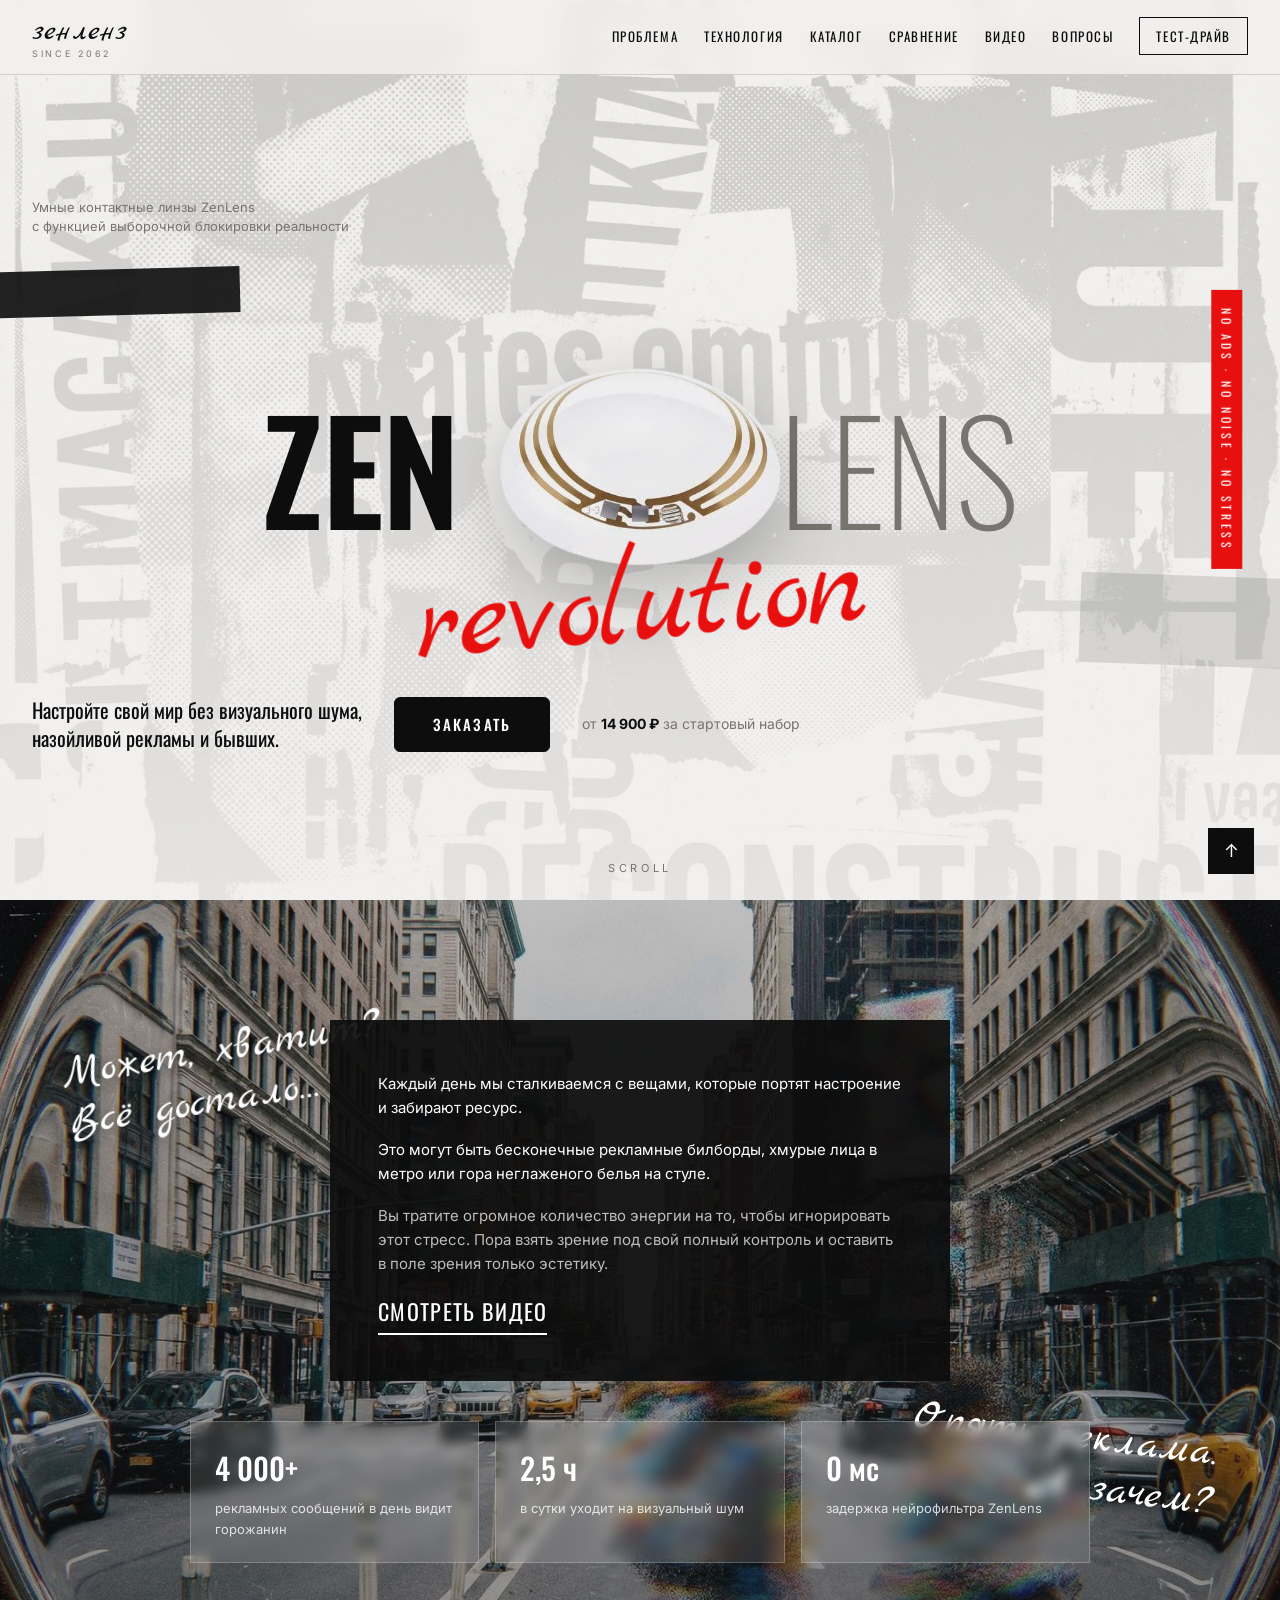
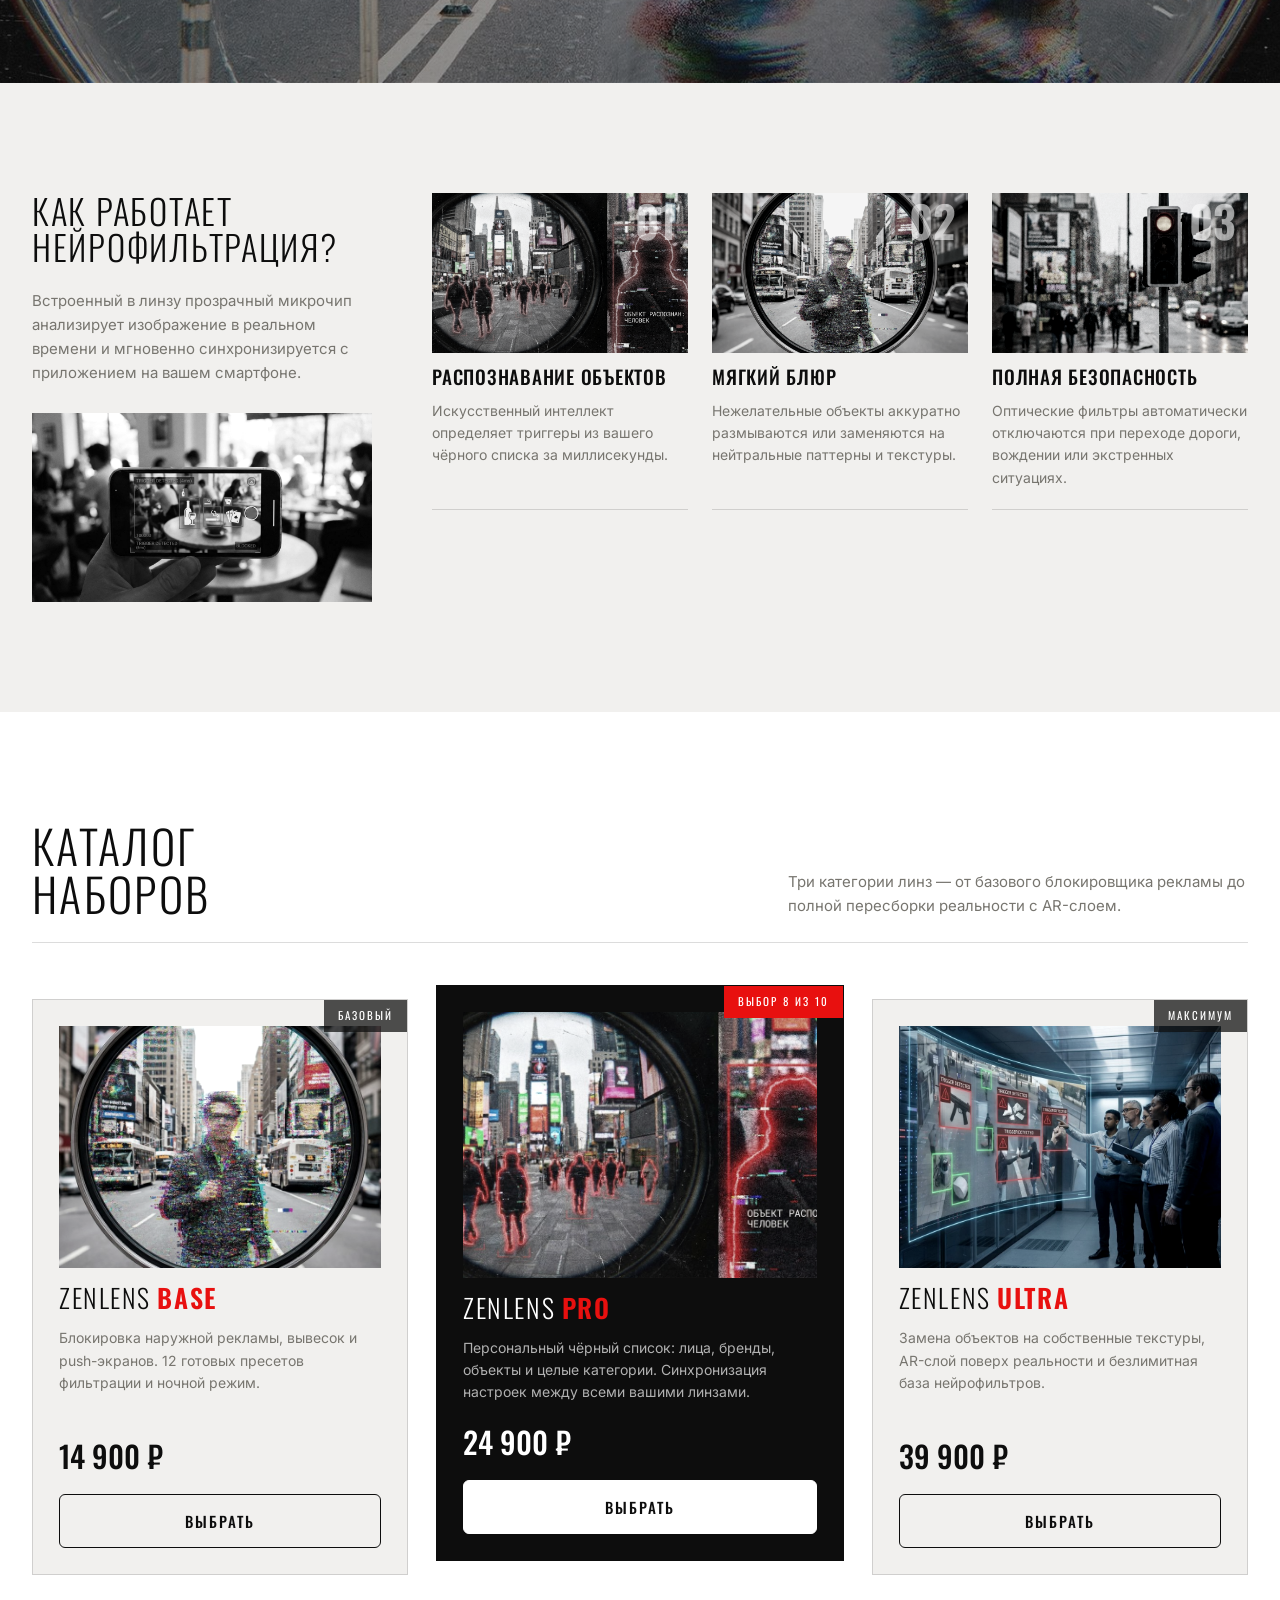
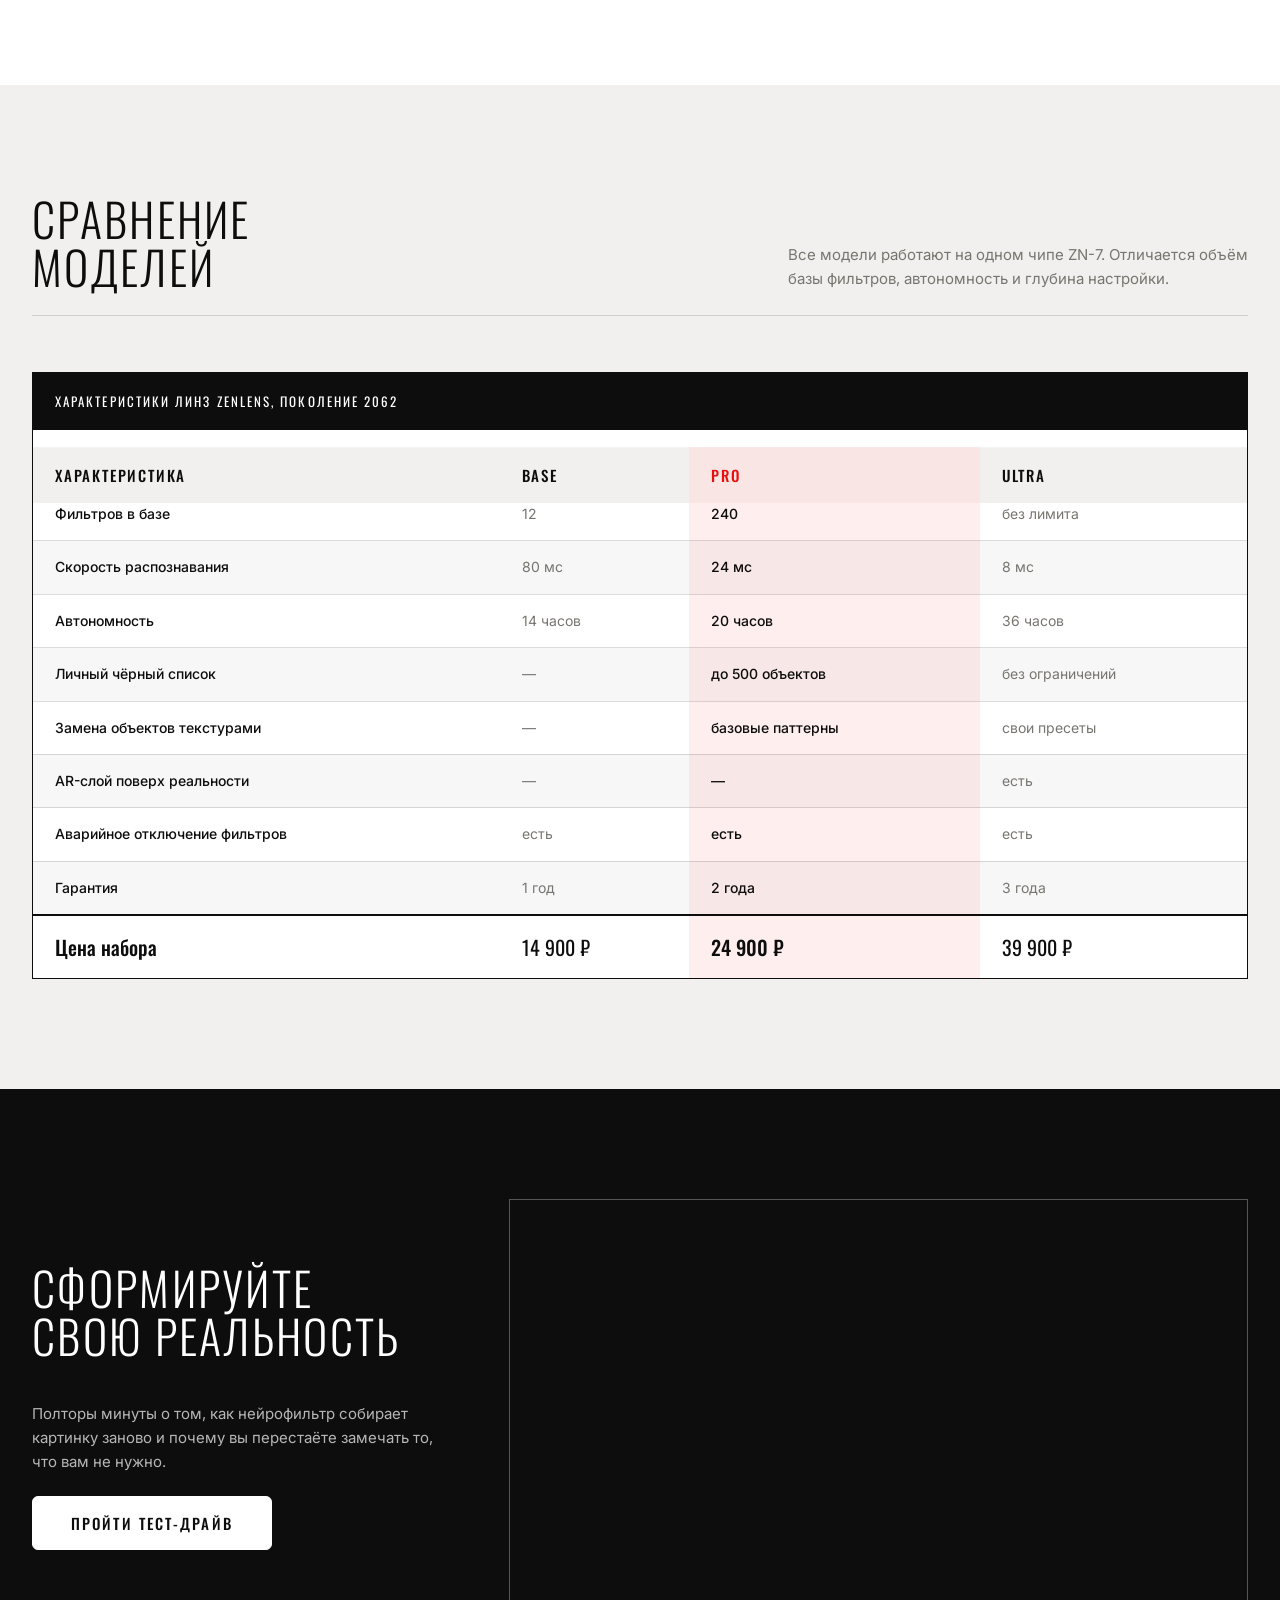
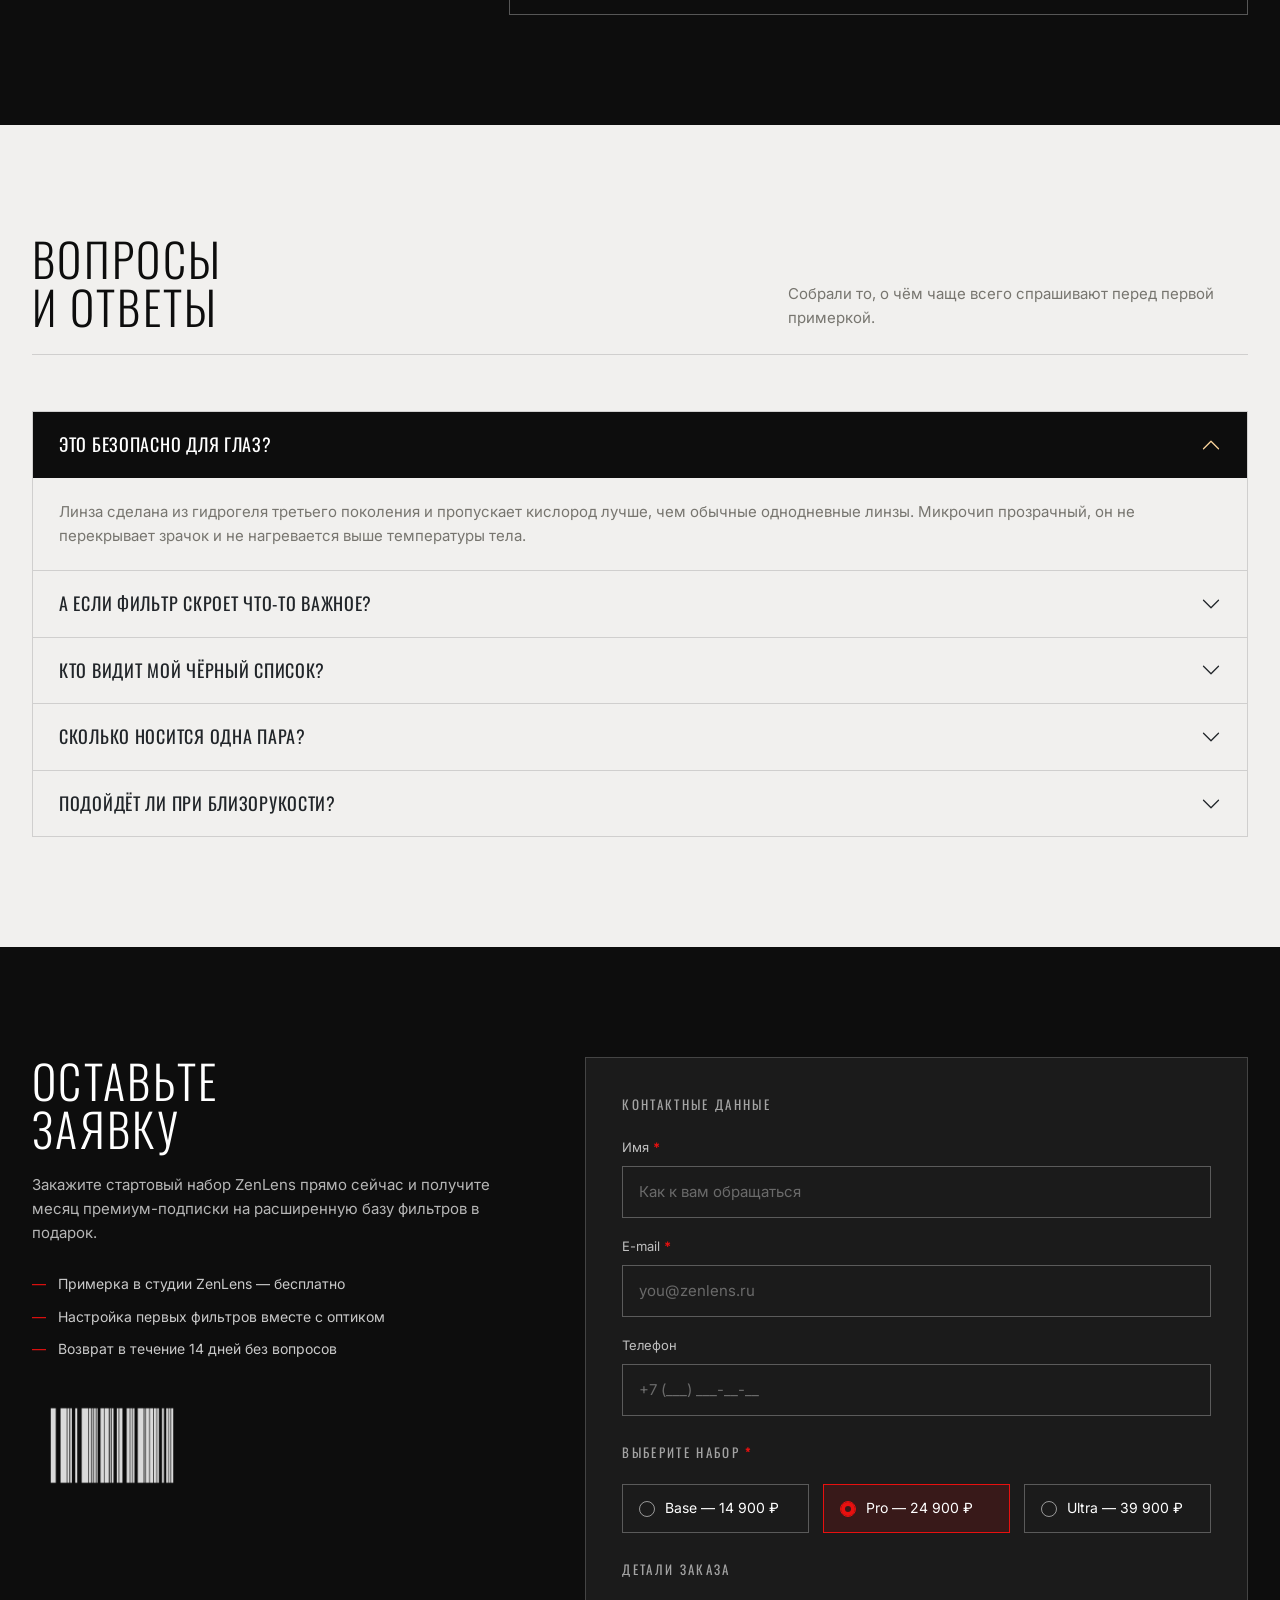
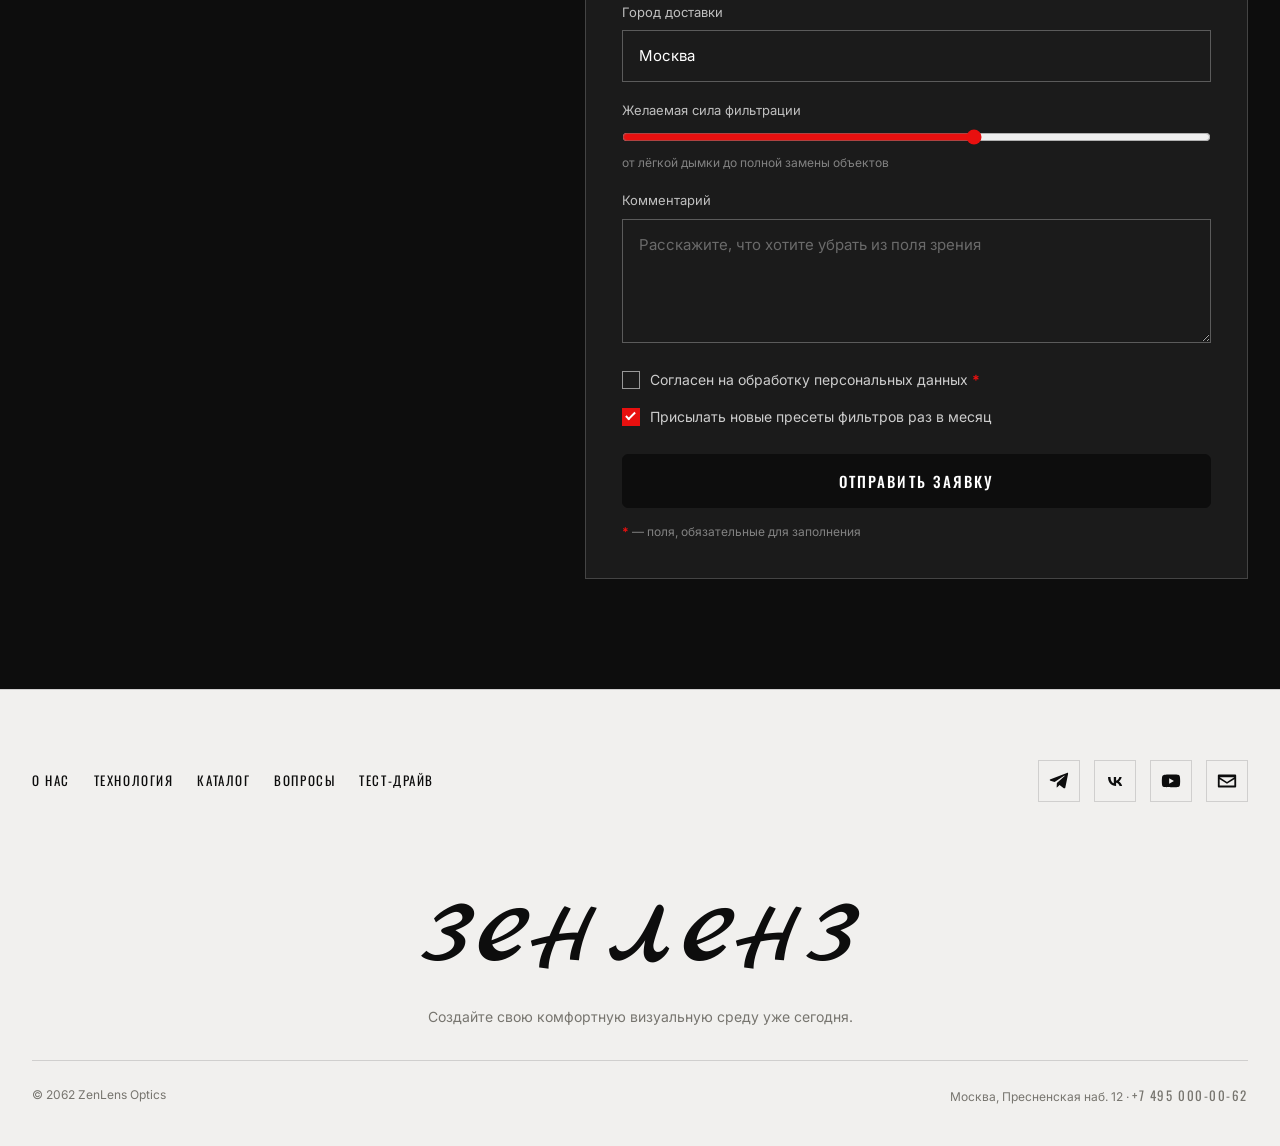
==== zenlens-landing/index.html @ 26891100 "Лендинг ZenLens: вёрстка на Flexbox с адаптивом Учебный проект по дисциплине «Основы веб-разработки " ====
<!DOCTYPE html>
<html lang="ru">
<head>
  <meta charset="UTF-8">
  <meta name="viewport" content="width=device-width, initial-scale=1">
  <meta name="description" content="ZenLens — умные контактные линзы с нейрофильтрацией: уберите из поля зрения рекламу, визуальный шум и всё, на что вам не хочется смотреть.">
  <title>ZenLens — умные контактные линзы с нейрофильтрацией</title>

  <!-- Шрифты: Oswald — узкий гротеск для заголовков, Inter — основной текст,
       Marck Script — рукописный акцент логотипа -->
  <link rel="preconnect" href="https://fonts.googleapis.com">
  <link rel="preconnect" href="https://fonts.gstatic.com" crossorigin>
  <link href="https://fonts.googleapis.com/css2?family=Inter:wght@300;400;500;600&family=Marck+Script&family=Oswald:wght@200;300;400;500;600;700&display=swap" rel="stylesheet">

  <!-- Bootstrap подключается ТОЛЬКО ради компонента Accordion в секции «Вопросы и ответы».
       Все остальные секции свёрстаны вручную на Flexbox и собственном CSS. -->
  <link href="https://cdn.jsdelivr.net/npm/bootstrap@5.3.3/dist/css/bootstrap.min.css" rel="stylesheet">

  <link rel="stylesheet" href="css/style.css">
</head>

<body id="top">

  <!-- ============================================================
       1. HEADER — position: fixed, меню в <nav> списком <ul><li><a>
       ============================================================ -->
  <header class="header">
    <div class="header__inner">

      <!-- Логотип: рукописное начертание отражает идею «своей», настроенной вручную
           реальности — технология остаётся личной, а не корпоративной -->
      <a class="logo" href="#top" aria-label="ZenLens — на главную">
        <span class="logo__script">зенленз</span>
        <span class="logo__sub">since 2062</span>
      </a>

      <nav class="nav" aria-label="Основная навигация">
        <ul class="nav__list">
          <li class="nav__item"><a class="nav__link" href="#about">Проблема</a></li>
          <li class="nav__item"><a class="nav__link" href="#tech">Технология</a></li>
          <li class="nav__item"><a class="nav__link" href="#catalog">Каталог</a></li>
          <li class="nav__item"><a class="nav__link" href="#compare">Сравнение</a></li>
          <li class="nav__item"><a class="nav__link" href="#video">Видео</a></li>
          <li class="nav__item"><a class="nav__link" href="#faq">Вопросы</a></li>
          <li class="nav__item"><a class="nav__link nav__link--accent" href="#order">Тест-драйв</a></li>
        </ul>
      </nav>

    </div>
  </header>

  <main>

    <!-- ============================================================
         2. HERO — background-image, <h1> и назначение продукта
         ============================================================ -->
    <section class="hero" id="hero">

      <!-- Декоративные плашки коллажа: position: absolute + transform -->
      <span class="hero__slab hero__slab--1" aria-hidden="true"></span>
      <span class="hero__slab hero__slab--2" aria-hidden="true"></span>
      <span class="hero__tape" aria-hidden="true">no ads · no noise · no stress</span>

      <div class="hero__inner container">

        <p class="hero__kicker">
          Умные контактные линзы ZenLens<br>
          с функцией выборочной блокировки реальности
        </p>

        <div class="hero__stage">
          <h1 class="hero__title">
            <span class="hero__title-line">Zen</span><span class="hero__title-line hero__title-line--thin">Lens</span>
          </h1>
          <span class="hero__script" aria-hidden="true">revolution</span>
          <img class="hero__lens" src="assets/img/lens.png" width="410" height="289"
               alt="Умная контактная линза ZenLens с золотой антенной и микрочипом">
        </div>

        <div class="hero__bottom">
          <p class="hero__lead">
            Настройте свой мир без визуального шума,<br>
            назойливой рекламы и бывших.
          </p>
          <a class="btn btn--primary" href="#order">Заказать</a>
          <p class="hero__price">от <strong>14 900 ₽</strong> за стартовый набор</p>
        </div>

      </div>

      <a class="hero__scroll" href="#about" aria-label="Пролистать вниз">scroll</a>
    </section>


    <!-- ============================================================
         3. ПРОБЛЕМА — фоновое фото + чёрная карточка поверх (absolute)
         ============================================================ -->
    <section class="problem" id="about">

      <span class="problem__note problem__note--left" aria-hidden="true">Может, хватит?<br>Всё достало…</span>
      <span class="problem__note problem__note--right" aria-hidden="true">Опять реклама.<br>А зачем?</span>

      <div class="problem__card">
        <p class="problem__text">
          Каждый день мы сталкиваемся с вещами, которые портят настроение и забирают ресурс.
        </p>
        <p class="problem__text">
          Это могут быть бесконечные рекламные билборды, хмурые лица в метро
          или гора неглаженого белья на стуле.
        </p>
        <p class="problem__text problem__text--muted">
          Вы тратите огромное количество энергии на то, чтобы игнорировать этот стресс.
          Пора взять зрение под свой полный контроль и оставить в поле зрения только эстетику.
        </p>
        <a class="link-underline" href="#video">Смотреть видео</a>
      </div>

      <ul class="problem__stats">
        <li class="problem__stat"><b>4 000+</b><span>рекламных сообщений в день видит горожанин</span></li>
        <li class="problem__stat"><b>2,5 ч</b><span>в сутки уходит на визуальный шум</span></li>
        <li class="problem__stat"><b>0 мс</b><span>задержка нейрофильтра ZenLens</span></li>
      </ul>
    </section>


    <!-- ============================================================
         4. ТЕХНОЛОГИЯ — sticky-заголовок + карточки с CSS-фильтрами
         ============================================================ -->
    <section class="tech" id="tech">
      <div class="container tech__inner">

        <div class="tech__aside">
          <h2 class="section-title">Как работает<br>нейрофильтрация?</h2>
          <p class="tech__lead">
            Встроенный в линзу прозрачный микрочип анализирует изображение в реальном времени
            и мгновенно синхронизируется с приложением на вашем смартфоне.
          </p>
          <img class="tech__phone" src="assets/img/app-phone.jpg" width="1200" height="670"
               alt="Приложение ZenLens распознаёт объекты на экране смартфона">
        </div>

        <ul class="features">
          <li class="feature">
            <span class="feature__num" aria-hidden="true">01</span>
            <img class="feature__img" src="assets/img/feature-detect.jpg" width="1000" height="558"
                 alt="Нейросеть подсвечивает распознанные объекты на улице">
            <h3 class="feature__title">Распознавание объектов</h3>
            <p class="feature__text">
              Искусственный интеллект определяет триггеры из вашего чёрного списка за миллисекунды.
            </p>
          </li>

          <li class="feature">
            <span class="feature__num" aria-hidden="true">02</span>
            <img class="feature__img" src="assets/img/feature-blur.jpg" width="1000" height="558"
                 alt="Нежелательный объект размывается прямо в поле зрения">
            <h3 class="feature__title">Мягкий блюр</h3>
            <p class="feature__text">
              Нежелательные объекты аккуратно размываются или заменяются на нейтральные
              паттерны и текстуры.
            </p>
          </li>

          <li class="feature">
            <span class="feature__num" aria-hidden="true">03</span>
            <img class="feature__img" src="assets/img/feature-safety.jpg" width="1000" height="558"
                 alt="Светофор и переход остаются видимыми при любых настройках фильтра">
            <h3 class="feature__title">Полная безопасность</h3>
            <p class="feature__text">
              Оптические фильтры автоматически отключаются при переходе дороги,
              вождении или экстренных ситуациях.
            </p>
          </li>
        </ul>

      </div>
    </section>


    <!-- ============================================================
         5. КАТАЛОГ — категории с карточками товаров
         ============================================================ -->
    <section class="catalog" id="catalog">
      <div class="container">

        <header class="section-head">
          <h2 class="section-title">Каталог<br>наборов</h2>
          <p class="section-desc">
            Три категории линз — от базового блокировщика рекламы
            до полной пересборки реальности с AR-слоем.
          </p>
        </header>

        <ul class="products">

          <li class="product">
            <span class="product__badge">базовый</span>
            <div class="product__media">
              <img class="product__img" src="assets/img/feature-blur.jpg" width="1000" height="558"
                   alt="Набор ZenLens Base в городской среде">
            </div>
            <h3 class="product__title">ZenLens <em>Base</em></h3>
            <p class="product__text">
              Блокировка наружной рекламы, вывесок и push-экранов.
              12 готовых пресетов фильтрации и ночной режим.
            </p>
            <p class="product__price">14 900 ₽</p>
            <a class="btn btn--ghost" href="#order">Выбрать</a>
          </li>

          <li class="product product--featured">
            <span class="product__badge product__badge--accent">выбор 8 из 10</span>
            <div class="product__media">
              <img class="product__img" src="assets/img/feature-detect.jpg" width="1000" height="558"
                   alt="Набор ZenLens Pro распознаёт людей и объекты">
            </div>
            <h3 class="product__title">ZenLens <em>Pro</em></h3>
            <p class="product__text">
              Персональный чёрный список: лица, бренды, объекты и целые категории.
              Синхронизация настроек между всеми вашими линзами.
            </p>
            <p class="product__price">24 900 ₽</p>
            <a class="btn btn--primary" href="#order">Выбрать</a>
          </li>

          <li class="product">
            <span class="product__badge">максимум</span>
            <div class="product__media">
              <img class="product__img" src="assets/img/tech-lab.jpg" width="1200" height="670"
                   alt="Лаборатория ZenLens: настройка AR-слоя">
            </div>
            <h3 class="product__title">ZenLens <em>Ultra</em></h3>
            <p class="product__text">
              Замена объектов на собственные текстуры, AR-слой поверх реальности
              и безлимитная база нейрофильтров.
            </p>
            <p class="product__price">39 900 ₽</p>
            <a class="btn btn--ghost" href="#order">Выбрать</a>
          </li>

        </ul>
      </div>
    </section>


    <!-- ============================================================
         6. ТАБЛИЦА сравнительных характеристик
         ============================================================ -->
    <section class="compare" id="compare">
      <div class="container">

        <header class="section-head">
          <h2 class="section-title">Сравнение<br>моделей</h2>
          <p class="section-desc">
            Все модели работают на одном чипе ZN-7. Отличается объём базы фильтров,
            автономность и глубина настройки.
          </p>
        </header>

        <div class="table-wrap">
          <table class="specs">
            <caption class="specs__caption">Характеристики линз ZenLens, поколение 2062</caption>

            <thead>
              <tr>
                <th scope="col">Характеристика</th>
                <th scope="col">Base</th>
                <th scope="col" class="is-featured">Pro</th>
                <th scope="col">Ultra</th>
              </tr>
            </thead>

            <tbody>
              <tr>
                <th scope="row">Фильтров в базе</th>
                <td>12</td>
                <td class="is-featured">240</td>
                <td>без лимита</td>
              </tr>
              <tr>
                <th scope="row">Скорость распознавания</th>
                <td>80 мс</td>
                <td class="is-featured">24 мс</td>
                <td>8 мс</td>
              </tr>
              <tr>
                <th scope="row">Автономность</th>
                <td>14 часов</td>
                <td class="is-featured">20 часов</td>
                <td>36 часов</td>
              </tr>
              <tr>
                <th scope="row">Личный чёрный список</th>
                <td>—</td>
                <td class="is-featured">до 500 объектов</td>
                <td>без ограничений</td>
              </tr>
              <tr>
                <th scope="row">Замена объектов текстурами</th>
                <td>—</td>
                <td class="is-featured">базовые паттерны</td>
                <td>свои пресеты</td>
              </tr>
              <tr>
                <th scope="row">AR-слой поверх реальности</th>
                <td>—</td>
                <td class="is-featured">—</td>
                <td>есть</td>
              </tr>
              <tr>
                <th scope="row">Аварийное отключение фильтров</th>
                <td>есть</td>
                <td class="is-featured">есть</td>
                <td>есть</td>
              </tr>
              <tr>
                <th scope="row">Гарантия</th>
                <td>1 год</td>
                <td class="is-featured">2 года</td>
                <td>3 года</td>
              </tr>
            </tbody>

            <tfoot>
              <tr>
                <th scope="row">Цена набора</th>
                <td>14 900 ₽</td>
                <td class="is-featured">24 900 ₽</td>
                <td>39 900 ₽</td>
              </tr>
            </tfoot>

          </table>
        </div>
        <p class="table-hint">Таблицу можно прокрутить по горизонтали →</p>

      </div>
    </section>


    <!-- ============================================================
         7. ВИДЕО о продукте
         ============================================================ -->
    <section class="video" id="video">
      <div class="container video__inner">

        <div class="video__text">
          <h2 class="section-title section-title--light">Сформируйте<br>свою реальность</h2>
          <p class="section-desc section-desc--light">
            Полторы минуты о том, как нейрофильтр собирает картинку заново
            и почему вы перестаёте замечать то, что вам не нужно.
          </p>
          <a class="btn btn--light" href="#order">Пройти тест-драйв</a>
        </div>

        <!-- Видео с видеохостинга. Чтобы поставить свой ролик, замените
             идентификатор после /embed/ на id нужного видео с YouTube. -->
        <div class="video__frame">
          <iframe
            src="https://www.youtube-nocookie.com/embed/aqz-KE-bpKQ?rel=0"
            title="Видео о технологии нейрофильтрации ZenLens"
            allow="accelerometer; autoplay; clipboard-write; encrypted-media; gyroscope; picture-in-picture"
            referrerpolicy="strict-origin-when-cross-origin"
            allowfullscreen></iframe>
        </div>

      </div>
    </section>


    <!-- ============================================================
         8. FAQ — единственная секция на Bootstrap (компонент Accordion)
         ============================================================ -->
    <section class="faq" id="faq">
      <div class="container faq__inner">

        <header class="section-head">
          <h2 class="section-title">Вопросы<br>и ответы</h2>
          <p class="section-desc">
            Собрали то, о чём чаще всего спрашивают перед первой примеркой.
          </p>
        </header>

        <div class="accordion" id="faqAccordion">

          <div class="accordion-item">
            <h3 class="accordion-header" id="faqHeadingOne">
              <button class="accordion-button" type="button" data-bs-toggle="collapse"
                      data-bs-target="#faqCollapseOne" aria-expanded="true" aria-controls="faqCollapseOne">
                Это безопасно для глаз?
              </button>
            </h3>
            <div id="faqCollapseOne" class="accordion-collapse collapse show"
                 data-bs-parent="#faqAccordion">
              <div class="accordion-body">
                Линза сделана из гидрогеля третьего поколения и пропускает кислород лучше,
                чем обычные однодневные линзы. Микрочип прозрачный, он не перекрывает зрачок
                и не нагревается выше температуры тела.
              </div>
            </div>
          </div>

          <div class="accordion-item">
            <h3 class="accordion-header" id="faqHeadingTwo">
              <button class="accordion-button collapsed" type="button" data-bs-toggle="collapse"
                      data-bs-target="#faqCollapseTwo" aria-expanded="false" aria-controls="faqCollapseTwo">
                А если фильтр скроет что-то важное?
              </button>
            </h3>
            <div id="faqCollapseTwo" class="accordion-collapse collapse"
                 data-bs-parent="#faqAccordion">
              <div class="accordion-body">
                Аварийный контур работает отдельно от нейрофильтра: на пешеходном переходе,
                за рулём, при резком движении объекта или сигнале тревоги фильтрация
                отключается за 8 миллисекунд и включается обратно сама.
              </div>
            </div>
          </div>

          <div class="accordion-item">
            <h3 class="accordion-header" id="faqHeadingThree">
              <button class="accordion-button collapsed" type="button" data-bs-toggle="collapse"
                      data-bs-target="#faqCollapseThree" aria-expanded="false" aria-controls="faqCollapseThree">
                Кто видит мой чёрный список?
              </button>
            </h3>
            <div id="faqCollapseThree" class="accordion-collapse collapse"
                 data-bs-parent="#faqAccordion">
              <div class="accordion-body">
                Только вы. Список хранится в защищённой памяти самой линзы, а приложение
                синхронизирует его напрямую с устройством. Мы не передаём эти данные
                рекламодателям — на этом построена вся идея продукта.
              </div>
            </div>
          </div>

          <div class="accordion-item">
            <h3 class="accordion-header" id="faqHeadingFour">
              <button class="accordion-button collapsed" type="button" data-bs-toggle="collapse"
                      data-bs-target="#faqCollapseFour" aria-expanded="false" aria-controls="faqCollapseFour">
                Сколько носится одна пара?
              </button>
            </h3>
            <div id="faqCollapseFour" class="accordion-collapse collapse"
                 data-bs-parent="#faqAccordion">
              <div class="accordion-body">
                Один комплект рассчитан на 30 дней ежедневного ношения. В стартовый набор
                входят две пары и капсула-зарядка, которая восстанавливает заряд за ночь.
              </div>
            </div>
          </div>

          <div class="accordion-item">
            <h3 class="accordion-header" id="faqHeadingFive">
              <button class="accordion-button collapsed" type="button" data-bs-toggle="collapse"
                      data-bs-target="#faqCollapseFive" aria-expanded="false" aria-controls="faqCollapseFive">
                Подойдёт ли при близорукости?
              </button>
            </h3>
            <div id="faqCollapseFive" class="accordion-collapse collapse"
                 data-bs-parent="#faqAccordion">
              <div class="accordion-body">
                Да. Линзы выпускаются с оптической силой от −8 до +6 диоптрий с шагом 0,25.
                Нужные параметры укажете в заявке — набор соберут под ваш рецепт.
              </div>
            </div>
          </div>

        </div>
      </div>
    </section>


    <!-- ============================================================
         9. ФОРМА обратной связи
         ============================================================ -->
    <section class="order" id="order">
      <div class="container order__inner">

        <div class="order__aside">
          <h2 class="section-title section-title--light">Оставьте<br>заявку</h2>
          <p class="section-desc section-desc--light">
            Закажите стартовый набор ZenLens прямо сейчас и получите месяц премиум-подписки
            на расширенную базу фильтров в подарок.
          </p>
          <ul class="order__list">
            <li>Примерка в студии ZenLens — бесплатно</li>
            <li>Настройка первых фильтров вместе с оптиком</li>
            <li>Возврат в течение 14 дней без вопросов</li>
          </ul>
          <img class="order__barcode" src="assets/img/barcode.png" width="740" height="493" alt="">
        </div>

        <!-- Форма без серверного обработчика: это учебный лендинг,
             проверка полей выполняется средствами HTML (required, type, pattern). -->
        <form class="form" action="#order" method="post" novalidate>

          <fieldset class="form__group">
            <legend class="form__legend">Контактные данные</legend>

            <label class="field">
              <span class="field__label">Имя <b>*</b></span>
              <input class="field__input" type="text" name="name" required
                     minlength="2" placeholder="Как к вам обращаться">
            </label>

            <label class="field">
              <span class="field__label">E-mail <b>*</b></span>
              <input class="field__input" type="email" name="email" required
                     placeholder="you@zenlens.ru">
            </label>

            <label class="field">
              <span class="field__label">Телефон</span>
              <input class="field__input" type="tel" name="phone"
                     pattern="[0-9+()\- ]{7,18}" placeholder="+7 (___) ___-__-__">
            </label>
          </fieldset>

          <fieldset class="form__group">
            <legend class="form__legend">Выберите набор <b>*</b></legend>

            <div class="radios">
              <label class="radio">
                <input class="radio__input" type="radio" name="plan" value="base" required>
                <span class="radio__mark" aria-hidden="true"></span>
                <span class="radio__text">Base — 14 900 ₽</span>
              </label>
              <label class="radio">
                <input class="radio__input" type="radio" name="plan" value="pro" checked>
                <span class="radio__mark" aria-hidden="true"></span>
                <span class="radio__text">Pro — 24 900 ₽</span>
              </label>
              <label class="radio">
                <input class="radio__input" type="radio" name="plan" value="ultra">
                <span class="radio__mark" aria-hidden="true"></span>
                <span class="radio__text">Ultra — 39 900 ₽</span>
              </label>
            </div>
          </fieldset>

          <fieldset class="form__group">
            <legend class="form__legend">Детали заказа</legend>

            <!-- <select> добавлен сверх обязательного минимума: он экономит время
                 менеджеру — сразу видно, в какой город везти набор, и не нужен
                 отдельный звонок для уточнения. -->
            <label class="field">
              <span class="field__label">Город доставки</span>
              <select class="field__input field__input--select" name="city">
                <option value="msk">Москва</option>
                <option value="spb">Санкт-Петербург</option>
                <option value="ekb">Екатеринбург</option>
                <option value="other">Другой город</option>
              </select>
            </label>

            <!-- <input type="range"> тоже добавлен осознанно: острота фильтрации —
                 главный параметр продукта, ползунок показывает его нагляднее
                 обычного поля ввода и сразу вовлекает пользователя. -->
            <label class="field">
              <span class="field__label">Желаемая сила фильтрации</span>
              <input class="field__range" type="range" name="power" min="0" max="100" step="10" value="60">
              <span class="field__hint">от лёгкой дымки до полной замены объектов</span>
            </label>

            <label class="field">
              <span class="field__label">Комментарий</span>
              <textarea class="field__input field__textarea" name="message" rows="4"
                        placeholder="Расскажите, что хотите убрать из поля зрения"></textarea>
            </label>
          </fieldset>

          <div class="form__checks">
            <label class="check">
              <input class="check__input" type="checkbox" name="agree" required>
              <span class="check__mark" aria-hidden="true"></span>
              <span class="check__text">Согласен на обработку персональных данных <b>*</b></span>
            </label>

            <label class="check">
              <input class="check__input" type="checkbox" name="news" checked>
              <span class="check__mark" aria-hidden="true"></span>
              <span class="check__text">Присылать новые пресеты фильтров раз в месяц</span>
            </label>
          </div>

          <button class="btn btn--primary btn--wide" type="submit">Отправить заявку</button>
          <p class="form__note"><b>*</b> — поля, обязательные для заполнения</p>

        </form>
      </div>
    </section>

  </main>


  <!-- ============================================================
       10. FOOTER — название продукта и ссылки на соцсети
       ============================================================ -->
  <footer class="footer" id="contacts">
    <div class="container footer__inner">

      <nav class="footer__nav" aria-label="Навигация в подвале">
        <ul class="footer__list">
          <li><a class="footer__link" href="#about">О нас</a></li>
          <li><a class="footer__link" href="#tech">Технология</a></li>
          <li><a class="footer__link" href="#catalog">Каталог</a></li>
          <li><a class="footer__link" href="#faq">Вопросы</a></li>
          <li><a class="footer__link" href="#order">Тест-драйв</a></li>
        </ul>
      </nav>

      <ul class="socials">
        <li>
          <a class="social" href="https://t.me" aria-label="Telegram" target="_blank" rel="noopener">
            <svg viewBox="0 0 24 24" width="22" height="22" aria-hidden="true">
              <path fill="currentColor" d="M21.9 4.3 18.9 19c-.2 1-.8 1.3-1.7.8l-4.6-3.4-2.2 2.1c-.3.3-.5.5-1 .5l.3-4.7 8.5-7.7c.4-.3-.1-.5-.6-.2L7.2 13 2.6 11.6c-1-.3-1-1 .2-1.5l17.8-6.9c.8-.3 1.5.2 1.3 1.1Z"/>
            </svg>
          </a>
        </li>
        <li>
          <a class="social" href="https://vk.com" aria-label="ВКонтакте" target="_blank" rel="noopener">
            <svg viewBox="0 0 24 24" width="22" height="22" aria-hidden="true">
              <path fill="currentColor" d="M13 17.5c-5.2 0-8.5-3.7-8.6-9.8h2.7c.1 4.5 2.1 6.4 3.6 6.8V7.7h2.5v3.9c1.5-.2 3.1-1.9 3.6-3.9h2.5c-.4 2.4-2 4.1-3.1 4.8 1.1.6 2.9 2.1 3.6 4.9h-2.8c-.6-1.8-2-3.2-3.8-3.4v3.5H13Z"/>
            </svg>
          </a>
        </li>
        <li>
          <a class="social" href="https://youtube.com" aria-label="YouTube" target="_blank" rel="noopener">
            <svg viewBox="0 0 24 24" width="22" height="22" aria-hidden="true">
              <path fill="currentColor" d="M22 12s0-3.3-.4-4.9a2.5 2.5 0 0 0-1.8-1.8C18.2 5 12 5 12 5s-6.2 0-7.8.4a2.5 2.5 0 0 0-1.8 1.7C2 8.7 2 12 2 12s0 3.3.4 4.9c.2.9.9 1.5 1.8 1.7C5.8 19 12 19 12 19s6.2 0 7.8-.4a2.5 2.5 0 0 0 1.8-1.8C22 15.3 22 12 22 12ZM10 15V9l5.2 3L10 15Z"/>
            </svg>
          </a>
        </li>
        <li>
          <a class="social" href="mailto:hello@zenlens.ru" aria-label="Написать на почту">
            <svg viewBox="0 0 24 24" width="22" height="22" aria-hidden="true">
              <path fill="currentColor" d="M3 5h18c.6 0 1 .4 1 1v12c0 .6-.4 1-1 1H3c-.6 0-1-.4-1-1V6c0-.6.4-1 1-1Zm9 8 8-5H4l8 5Zm0 2L4 10v7h16v-7l-8 5Z"/>
            </svg>
          </a>
        </li>
      </ul>

      <div class="footer__brand">
        <span class="footer__logo">зенленз</span>
        <p class="footer__tagline">Создайте свою комфортную визуальную среду уже сегодня.</p>
      </div>

      <div class="footer__meta">
        <p>© 2062 ZenLens Optics</p>
        <p>Москва, Пресненская наб. 12 · <a class="footer__link" href="tel:+74950000062">+7&nbsp;495&nbsp;000&#8209;00&#8209;62</a></p>
      </div>

    </div>
  </footer>

  <!-- Кнопка «наверх»: position: fixed -->
  <a class="to-top" href="#top" aria-label="Наверх">↑</a>

  <!-- Bootstrap JS нужен только для работы аккордеона в секции FAQ -->
  <script src="https://cdn.jsdelivr.net/npm/bootstrap@5.3.3/dist/js/bootstrap.bundle.min.js"></script>
</body>
</html>
---- zenlens-landing/css/style.css ----
/* ===================================================================
   ZenLens — лендинг умных контактных линз
   Вёрстка: Flexbox, адаптив, разные способы позиционирования,
   transition и transform. Bootstrap используется только в секции FAQ.
   =================================================================== */

/* --- 1. Переменные и базовые настройки ---------------------------- */

:root {
  --bg:      #f1f0ee;
  --ink:     #0d0d0d;
  --paper:   #ffffff;
  --red:     #e8100f;
  --muted:   #77756f;
  --line:    rgba(13, 13, 13, .14);
  --header-h: 74px;
  --maxw:    1280px;
  --ease:    cubic-bezier(.2, .7, .3, 1);
}

*,
*::before,
*::after { box-sizing: border-box; }

html {
  scroll-behavior: smooth;
  /* чтобы якорь не уезжал под фиксированную шапку */
  scroll-padding-top: var(--header-h);
}

body {
  margin: 0;
  background: var(--bg);
  color: var(--ink);
  font-family: 'Inter', 'Helvetica Neue', Arial, sans-serif;
  font-size: 16px;
  line-height: 1.6;
  -webkit-font-smoothing: antialiased;
  overflow-x: hidden;
}

img { display: block; max-width: 100%; height: auto; }

ul { margin: 0; padding: 0; list-style: none; }

a { color: inherit; text-decoration: none; }

h1, h2, h3 { margin: 0; font-weight: 400; }

.container {
  width: 100%;
  max-width: var(--maxw);
  margin: 0 auto;
  padding: 0 32px;
}

/* --- 2. Типовые элементы ------------------------------------------ */

.section-title {
  font-family: 'Oswald', 'Arial Narrow', sans-serif;
  font-weight: 300;
  font-size: clamp(28px, 3.6vw, 48px);
  line-height: 1.04;
  letter-spacing: .05em;
  text-transform: uppercase;
}

.section-title--light { color: var(--paper); }

.section-desc {
  max-width: 460px;
  margin: 20px 0 0;
  color: var(--muted);
  font-size: 15px;
}

.section-desc--light { color: rgba(255, 255, 255, .7); }

.section-head {
  display: flex;
  flex-wrap: wrap;
  align-items: flex-end;
  justify-content: space-between;
  gap: 24px;
  margin-bottom: 56px;
  padding-bottom: 24px;
  border-bottom: 1px solid var(--line);
}

/* Кнопки: transition + transform при наведении */
.btn {
  display: inline-flex;
  align-items: center;
  justify-content: center;
  padding: 15px 38px;
  border: 1px solid var(--ink);
  font-family: 'Oswald', 'Arial Narrow', sans-serif;
  font-size: 15px;
  font-weight: 500;
  letter-spacing: .14em;
  text-transform: uppercase;
  cursor: pointer;
  transition: background-color .35s var(--ease),
              color .35s var(--ease),
              border-color .35s var(--ease),
              transform .35s var(--ease),
              box-shadow .35s var(--ease);
}

.btn--primary { background: var(--ink); color: var(--paper); }

.btn--primary:hover,
.btn--primary:focus-visible {
  background: var(--red);
  border-color: var(--red);
  transform: translateY(-4px);
  box-shadow: 8px 8px 0 rgba(13, 13, 13, .16);
}

.btn--ghost { background: transparent; color: var(--ink); }

.btn--ghost:hover,
.btn--ghost:focus-visible {
  background: var(--ink);
  color: var(--paper);
  transform: translateY(-4px);
}

.btn--light {
  background: var(--paper);
  border-color: var(--paper);
  color: var(--ink);
}

.btn--light:hover,
.btn--light:focus-visible {
  background: var(--red);
  border-color: var(--red);
  color: var(--paper);
  transform: translateY(-4px) scale(1.02);
}

.btn--wide { width: 100%; }

/* Ссылка с «выезжающим» подчёркиванием — transform: scaleX */
.link-underline {
  position: relative;
  align-self: flex-start;
  font-family: 'Oswald', 'Arial Narrow', sans-serif;
  font-size: 22px;
  letter-spacing: .06em;
  text-transform: uppercase;
}

.link-underline::after {
  content: '';
  position: absolute;
  left: 0;
  bottom: -6px;
  width: 100%;
  height: 2px;
  background: currentColor;
  transform: scaleX(1);
  transform-origin: left;
  transition: transform .4s var(--ease);
}

.link-underline:hover::after,
.link-underline:focus-visible::after { transform: scaleX(.35); }


/* --- 3. Header: position: fixed ----------------------------------- */

.header {
  position: fixed;          /* фиксированное меню поверх страницы */
  top: 0;
  left: 0;
  z-index: 50;
  width: 100%;
  background: rgba(241, 240, 238, .86);
  backdrop-filter: blur(10px);
  border-bottom: 1px solid var(--line);
}

.header__inner {
  display: flex;
  align-items: center;
  justify-content: space-between;
  gap: 24px;
  height: var(--header-h);
  max-width: var(--maxw);
  margin: 0 auto;
  padding: 0 32px;
}

.logo {
  display: flex;
  flex-direction: column;
  line-height: 1;
  transition: transform .4s var(--ease);
}

.logo:hover { transform: rotate(-2deg) scale(1.04); }

.logo__script {
  font-family: 'Marck Script', cursive;
  font-size: 30px;
}

.logo__sub {
  margin-top: 2px;
  color: var(--muted);
  font-size: 9px;
  letter-spacing: .3em;
  text-transform: uppercase;
}

.nav__list {
  display: flex;
  flex-wrap: wrap;
  align-items: center;
  gap: 26px;
}

.nav__link {
  position: relative;
  padding: 4px 0;
  font-family: 'Oswald', 'Arial Narrow', sans-serif;
  font-size: 13px;
  font-weight: 400;
  letter-spacing: .12em;
  text-transform: uppercase;
  transition: color .3s var(--ease);
}

.nav__link::after {
  content: '';
  position: absolute;
  left: 0;
  bottom: 0;
  width: 100%;
  height: 1px;
  background: var(--red);
  transform: scaleX(0);
  transform-origin: right;
  transition: transform .35s var(--ease);
}

.nav__link:hover,
.nav__link:focus-visible { color: var(--red); }

.nav__link:hover::after,
.nav__link:focus-visible::after {
  transform: scaleX(1);
  transform-origin: left;
}

.nav__link--accent {
  padding: 8px 16px;
  border: 1px solid var(--ink);
  transition: background-color .35s var(--ease),
              color .35s var(--ease),
              transform .35s var(--ease);
}

.nav__link--accent::after { display: none; }

.nav__link--accent:hover,
.nav__link--accent:focus-visible {
  background: var(--ink);
  color: var(--paper);
  transform: translateY(-2px);
}


/* --- 4. Hero: background-image + абсолютные декорации -------------- */

.hero {
  position: relative;        /* точка отсчёта для absolute-элементов */
  display: flex;
  align-items: center;
  min-height: 100vh;
  padding: calc(var(--header-h) + 56px) 0 80px;
  overflow: hidden;
  background-image:
    linear-gradient(rgba(241, 240, 238, .82), rgba(241, 240, 238, .94)),
    url('../assets/img/collage.jpg');
  background-size: cover;
  background-position: center;
  background-attachment: fixed;
}

.hero__inner {
  display: flex;
  flex-direction: column;
  justify-content: space-between;
  gap: 40px;
}

.hero__kicker {
  position: relative;
  z-index: 2;
  max-width: 340px;
  margin: 0;
  font-size: 13px;
  line-height: 1.5;
  color: var(--muted);
}

/* Чёрные плашки коллажа — absolute + transform */
.hero__slab {
  position: absolute;
  z-index: 0;
  background: var(--ink);
  opacity: .9;
}

.hero__slab--1 {
  top: 30%;
  left: -60px;
  width: 300px;
  height: 46px;
  transform: rotate(-1.5deg);
}

.hero__slab--2 {
  right: -40px;
  bottom: 26%;
  width: 240px;
  height: 90px;
  transform: rotate(2deg);
  opacity: .12;
}

.hero__tape {
  position: absolute;
  top: 46%;
  right: -86px;
  z-index: 1;
  padding: 6px 18px;
  background: var(--red);
  color: var(--paper);
  font-family: 'Oswald', sans-serif;
  font-size: 12px;
  letter-spacing: .3em;
  text-transform: uppercase;
  transform: rotate(90deg);
  transform-origin: center;
}

.hero__stage {
  position: relative;
  display: flex;
  align-items: center;
  justify-content: center;
  min-height: clamp(220px, 34vw, 380px);
}

/* Слова заголовка разведены по краям, линза встаёт в промежуток между ними */
.hero__title {
  position: relative;
  z-index: 1;
  display: flex;
  align-items: center;
  justify-content: center;
  gap: clamp(150px, 25vw, 340px);
  font-family: 'Oswald', 'Arial Narrow', sans-serif;
  font-weight: 600;
  font-size: clamp(52px, 11vw, 150px);
  line-height: .9;
  letter-spacing: -.01em;
  text-transform: uppercase;
}

.hero__title-line--thin {
  font-weight: 200;
  color: var(--muted);
}

/* Рукописный акцент поверх заголовка */
.hero__script {
  position: absolute;
  left: 50%;
  bottom: -4%;
  z-index: 3;
  color: var(--red);
  font-family: 'Marck Script', cursive;
  font-size: clamp(44px, 10vw, 130px);
  line-height: 1;
  white-space: nowrap;
  pointer-events: none;
  transform: translateX(-50%) rotate(-5deg);
}

/* Линза поверх всего: absolute + собственная анимация покачивания */
.hero__lens {
  position: absolute;
  left: 50%;
  top: 50%;
  z-index: 2;
  width: clamp(140px, 22vw, 300px);
  filter: drop-shadow(0 26px 40px rgba(13, 13, 13, .28));
  transform: translate(-50%, -50%);
  animation: lens-float 7s ease-in-out infinite;
}

@keyframes lens-float {
  0%, 100% { transform: translate(-50%, -50%) rotate(-3deg); }
  50%      { transform: translate(-50%, -58%) rotate(3deg); }
}

.hero__bottom {
  display: flex;
  flex-wrap: wrap;
  align-items: center;
  gap: 32px;
  position: relative;
  z-index: 2;
}

.hero__lead {
  margin: 0;
  font-family: 'Oswald', sans-serif;
  font-size: clamp(17px, 1.6vw, 21px);
  font-weight: 400;
  line-height: 1.35;
}

.hero__price {
  margin: 0;
  color: var(--muted);
  font-size: 14px;
}

.hero__price strong { color: var(--ink); }

.hero__scroll {
  position: absolute;         /* прижата к низу секции */
  left: 50%;
  bottom: 22px;
  font-size: 11px;
  letter-spacing: .32em;
  text-transform: uppercase;
  color: var(--muted);
  transform: translateX(-50%);
  transition: color .3s var(--ease), transform .3s var(--ease);
}

.hero__scroll:hover {
  color: var(--red);
  transform: translateX(-50%) translateY(5px);
}


/* --- 5. Секция «Проблема» ----------------------------------------- */

.problem {
  position: relative;
  display: flex;
  flex-direction: column;
  align-items: center;
  justify-content: center;
  padding: 120px 32px;
  background-image:
    linear-gradient(rgba(13, 13, 13, .25), rgba(13, 13, 13, .45)),
    url('../assets/img/city-noise.jpg');
  background-size: cover;
  background-position: center;
}

.problem__card {
  position: relative;
  z-index: 2;
  display: flex;
  flex-direction: column;
  gap: 18px;
  width: 100%;
  max-width: 620px;
  padding: 52px 48px;
  background: rgba(13, 13, 13, .92);   /* полупрозрачная плашка */
  color: var(--paper);
  transition: transform .5s var(--ease), background-color .5s var(--ease);
}

.problem__card:hover {
  background: rgba(13, 13, 13, .98);
  transform: translateY(-6px);
}

.problem__text { margin: 0; font-size: 15px; }

.problem__text--muted { color: rgba(255, 255, 255, .72); }

/* Рукописные подписи — absolute + поворот */
.problem__note {
  position: absolute;
  z-index: 1;
  color: var(--paper);
  font-family: 'Marck Script', cursive;
  font-size: clamp(26px, 3.4vw, 46px);
  line-height: 1.15;
  text-shadow: 0 4px 18px rgba(0, 0, 0, .5);
}

.problem__note--left {
  top: 16%;
  left: 5%;
  transform: rotate(-9deg);
}

.problem__note--right {
  right: 5%;
  bottom: 22%;
  text-align: right;
  transform: rotate(7deg);
}

.problem__stats {
  position: relative;
  z-index: 2;
  display: flex;
  flex-wrap: wrap;
  justify-content: center;
  gap: 16px;
  width: 100%;
  max-width: 900px;
  margin-top: 40px;
}

.problem__stat {
  flex: 1 1 200px;
  display: flex;
  flex-direction: column;
  gap: 6px;
  padding: 22px 24px;
  background: rgba(255, 255, 255, .12);
  backdrop-filter: blur(6px);
  border: 1px solid rgba(255, 255, 255, .22);
  color: var(--paper);
  transition: background-color .4s var(--ease), transform .4s var(--ease);
}

.problem__stat:hover {
  background: rgba(255, 255, 255, .22);
  transform: translateY(-6px) scale(1.02);
}

.problem__stat b {
  font-family: 'Oswald', sans-serif;
  font-size: 30px;
  font-weight: 500;
}

.problem__stat span { font-size: 13px; color: rgba(255, 255, 255, .8); }


/* --- 6. Секция «Технология»: sticky-колонка + карточки ------------- */

.tech { padding: 110px 0; }

.tech__inner {
  display: flex;
  flex-wrap: wrap;
  align-items: flex-start;
  gap: 60px;
}

.tech__aside {
  position: sticky;          /* липкая колонка при прокрутке */
  top: calc(var(--header-h) + 32px);
  flex: 0 1 340px;
  max-width: 340px;
}

/* в узкой колонке заголовок набирается меньшим кеглем, чтобы не разрывать слово */
.tech__aside .section-title { font-size: clamp(26px, 2.7vw, 37px); }

.tech__lead {
  margin: 24px 0 28px;
  color: var(--muted);
  font-size: 15px;
}

.tech__phone {
  width: 100%;
  filter: grayscale(1) contrast(1.05);
  transition: filter .6s var(--ease), transform .6s var(--ease);
}

.tech__phone:hover {
  filter: grayscale(0) contrast(1.1);
  transform: scale(1.02);
}

.features {
  flex: 1 1 520px;
  display: flex;
  flex-wrap: wrap;
  gap: 24px;
}

.feature {
  position: relative;
  flex: 1 1 190px;
  display: flex;
  flex-direction: column;
  gap: 12px;
  padding-bottom: 20px;
  border-bottom: 1px solid var(--line);
  transition: transform .45s var(--ease);
}

.feature:hover { transform: translateY(-8px); }

/* Крупный полупрозрачный номер поверх изображения карточки */
.feature__num {
  position: absolute;
  top: 6px;
  right: 12px;
  z-index: 2;
  color: var(--paper);
  opacity: .55;
  font-family: 'Oswald', sans-serif;
  font-size: 44px;
  font-weight: 700;
  line-height: 1;
  pointer-events: none;
  transition: opacity .5s var(--ease), transform .5s var(--ease);
}

.feature:hover .feature__num { opacity: .9; transform: translateY(-4px); }

.feature__img {
  width: 100%;
  aspect-ratio: 16 / 10;
  object-fit: cover;
  /* к изображениям применены CSS-фильтры */
  filter: grayscale(.85) contrast(1.12) brightness(.96);
  transition: filter .6s var(--ease), transform .6s var(--ease);
}

.feature:hover .feature__img {
  filter: grayscale(0) contrast(1);
  transform: scale(1.04);
}

.feature__title {
  font-family: 'Oswald', sans-serif;
  font-size: 19px;
  font-weight: 500;
  letter-spacing: .04em;
  text-transform: uppercase;
}

.feature__text { margin: 0; color: var(--muted); font-size: 14px; }


/* --- 7. Каталог: карточки товаров --------------------------------- */

.catalog { padding: 110px 0; background: var(--paper); }

.products {
  display: flex;
  flex-wrap: wrap;
  align-items: stretch;
  gap: 28px;
}

.product {
  position: relative;
  flex: 1 1 300px;
  display: flex;
  flex-direction: column;
  gap: 14px;
  padding: 26px;
  background: var(--bg);
  border: 1px solid var(--line);
  overflow: hidden;
  transition: transform .45s var(--ease),
              box-shadow .45s var(--ease),
              border-color .45s var(--ease);
}

.product:hover {
  transform: translateY(-10px);
  border-color: var(--ink);
  box-shadow: 14px 14px 0 rgba(13, 13, 13, .1);
}

/* Выделенная карточка: тёмная, крупнее остальных — приём из макета */
.product--featured {
  flex: 1.15 1 320px;
  background: var(--ink);
  border-color: var(--ink);
  color: var(--paper);
  transform: translateY(-14px);
}

.product--featured:hover {
  transform: translateY(-24px);
  box-shadow: 14px 14px 0 var(--red);
}

.product__badge {
  position: absolute;        /* бейдж прижат к углу карточки */
  top: 0;
  right: 0;
  z-index: 3;
  padding: 7px 14px;
  background: rgba(13, 13, 13, .72);   /* полупрозрачный элемент */
  color: var(--paper);
  font-family: 'Oswald', sans-serif;
  font-size: 11px;
  letter-spacing: .18em;
  text-transform: uppercase;
}

.product__badge--accent { background: var(--red); }

.product__media { overflow: hidden; }

.product__img {
  width: 100%;
  aspect-ratio: 4 / 3;
  object-fit: cover;
  filter: grayscale(.4) contrast(1.06);
  transition: transform .7s var(--ease), filter .7s var(--ease);
}

.product:hover .product__img {
  filter: grayscale(0) contrast(1.1);
  transform: scale(1.07) rotate(.6deg);
}

.product__title {
  font-family: 'Oswald', sans-serif;
  font-size: 26px;
  font-weight: 300;
  letter-spacing: .06em;
  text-transform: uppercase;
}

.product__title em {
  font-style: normal;
  font-weight: 600;
  color: var(--red);
}

.product__text {
  flex-grow: 1;              /* выравнивает кнопки по нижнему краю */
  margin: 0;
  color: var(--muted);
  font-size: 14px;
}

.product--featured .product__text { color: rgba(255, 255, 255, .68); }

.product__price {
  margin: 0;
  font-family: 'Oswald', sans-serif;
  font-size: 30px;
  font-weight: 500;
}

.product--featured .btn--primary {
  background: var(--paper);
  border-color: var(--paper);
  color: var(--ink);
}

.product--featured .btn--primary:hover {
  background: var(--red);
  border-color: var(--red);
  color: var(--paper);
}


/* --- 8. Таблица сравнения ----------------------------------------- */

.compare { padding: 110px 0; }

.table-wrap {
  width: 100%;
  overflow-x: auto;          /* горизонтальная прокрутка на узких экранах */
  border: 1px solid var(--ink);
  background: var(--paper);
}

.specs {
  width: 100%;
  min-width: 660px;
  border-collapse: collapse;
  font-size: 14px;
}

.specs__caption {
  caption-side: top;         /* Bootstrap по умолчанию уводит подпись вниз */
  padding: 18px 22px;
  background: var(--ink);
  color: var(--paper);
  font-family: 'Oswald', sans-serif;
  font-size: 13px;
  letter-spacing: .16em;
  text-align: left;
  text-transform: uppercase;
}

.specs thead th {
  position: sticky;          /* шапка таблицы липнет при прокрутке страницы */
  top: var(--header-h);
  z-index: 2;
  padding: 16px 22px;
  background: var(--bg);
  border-bottom: 2px solid var(--ink);
  font-family: 'Oswald', sans-serif;
  font-size: 15px;
  font-weight: 500;
  letter-spacing: .12em;
  text-align: left;
  text-transform: uppercase;
}

.specs tbody th,
.specs tfoot th {
  padding: 15px 22px;
  font-weight: 500;
  text-align: left;
}

.specs td {
  padding: 15px 22px;
  color: var(--muted);
}

.specs tbody tr {
  border-top: 1px solid var(--line);
  transition: background-color .3s var(--ease), color .3s var(--ease);
}

.specs tbody tr:nth-child(even) { background: rgba(13, 13, 13, .03); }

.specs tbody tr:hover { background: var(--ink); color: var(--paper); }

.specs tbody tr:hover td { color: rgba(255, 255, 255, .85); }

/* Выделенный столбец Pro */
.specs .is-featured {
  background: rgba(232, 16, 15, .07);
  color: var(--ink);
  font-weight: 500;
}

/* у липкой шапки фон должен быть непрозрачным, иначе строки просвечивают */
.specs thead .is-featured {
  background: #f8e5e4;
  color: var(--red);
}

.specs tfoot {
  border-top: 2px solid var(--ink);
  font-family: 'Oswald', sans-serif;
  font-size: 20px;
}

.specs tfoot td { color: var(--ink); }

.table-hint {
  display: none;
  margin: 12px 0 0;
  color: var(--muted);
  font-size: 12px;
}


/* --- 9. Видео ----------------------------------------------------- */

.video {
  padding: 110px 0;
  background: var(--ink);
  color: var(--paper);
}

.video__inner {
  display: flex;
  flex-wrap: wrap;
  align-items: center;
  gap: 48px;
}

.video__text {
  flex: 1 1 300px;
  display: flex;
  flex-direction: column;
  align-items: flex-start;
  gap: 22px;
}

.video__frame {
  position: relative;
  flex: 2 1 480px;
  aspect-ratio: 16 / 9;
  border: 1px solid rgba(255, 255, 255, .3);
  transition: transform .5s var(--ease), border-color .5s var(--ease);
}

.video__frame:hover {
  border-color: var(--red);
  transform: translateY(-6px);
}

.video__frame iframe {
  position: absolute;        /* растягиваем плеер по рамке */
  inset: 0;
  width: 100%;
  height: 100%;
  border: 0;
}


/* --- 10. FAQ: компонент Accordion из Bootstrap --------------------- */

.faq { padding: 110px 0; }

.faq__inner { display: flex; flex-direction: column; }

/* Переопределяем стандартные переменные Bootstrap под стиль лендинга */
.faq .accordion {
  --bs-accordion-bg: transparent;
  --bs-accordion-border-color: var(--line);
  --bs-accordion-border-radius: 0;
  --bs-accordion-inner-border-radius: 0;
  --bs-accordion-btn-focus-box-shadow: none;
  --bs-accordion-active-bg: var(--ink);
  --bs-accordion-active-color: var(--paper);
  --bs-accordion-btn-padding-y: 22px;
  --bs-accordion-btn-padding-x: 26px;
  --bs-accordion-body-padding-y: 22px;
  --bs-accordion-body-padding-x: 26px;
}

.faq .accordion-button {
  font-family: 'Oswald', sans-serif;
  font-size: 18px;
  font-weight: 400;
  letter-spacing: .04em;
  text-transform: uppercase;
  transition: background-color .35s var(--ease),
              color .35s var(--ease),
              padding-left .35s var(--ease);
}

.faq .accordion-button:not(.collapsed) { box-shadow: none; }

.faq .accordion-button:hover { padding-left: 34px; color: var(--red); }

.faq .accordion-button:not(.collapsed):hover { color: var(--paper); }

/* Стрелка аккордеона поворачивается — transform */
.faq .accordion-button::after {
  transition: transform .35s var(--ease), filter .35s var(--ease);
}

.faq .accordion-button:not(.collapsed)::after { filter: invert(1); }

.faq .accordion-body { color: var(--muted); font-size: 15px; }


/* --- 11. Форма заявки --------------------------------------------- */

.order {
  padding: 110px 0;
  background: var(--ink);
  color: var(--paper);
}

.order__inner {
  display: flex;
  flex-wrap: wrap;
  align-items: flex-start;
  gap: 60px;
}

.order__aside { flex: 1 1 320px; }

.order__list {
  display: flex;
  flex-direction: column;
  gap: 10px;
  margin: 28px 0 32px;
}

.order__list li {
  position: relative;
  padding-left: 26px;
  color: rgba(255, 255, 255, .78);
  font-size: 14px;
}

.order__list li::before {
  content: '—';
  position: absolute;
  left: 0;
  color: var(--red);
}

.order__barcode {
  width: 160px;
  filter: invert(1);
  mix-blend-mode: screen;    /* чёрный фон штрихкода сливается с секцией */
  opacity: .85;
}

.form {
  flex: 1.4 1 420px;
  display: flex;
  flex-direction: column;
  gap: 26px;
  padding: 36px;
  background: rgba(255, 255, 255, .06);
  border: 1px solid rgba(255, 255, 255, .18);
}

.form__group {
  display: flex;
  flex-direction: column;
  gap: 18px;
  margin: 0;
  padding: 0;
  border: 0;
}

.form__legend {
  margin-bottom: 4px;
  padding: 0;
  font-family: 'Oswald', sans-serif;
  font-size: 13px;
  letter-spacing: .18em;
  text-transform: uppercase;
  color: rgba(255, 255, 255, .6);
}

.form__legend b,
.field__label b,
.check__text b,
.form__note b { color: var(--red); }

.field { display: flex; flex-direction: column; gap: 8px; }

.field__label { font-size: 13px; color: rgba(255, 255, 255, .72); }

.field__input {
  width: 100%;
  padding: 13px 16px;
  background: transparent;
  border: 1px solid rgba(255, 255, 255, .28);
  color: var(--paper);
  font-family: inherit;
  font-size: 15px;
  transition: border-color .3s var(--ease),
              background-color .3s var(--ease),
              transform .3s var(--ease);
}

.field__input::placeholder { color: rgba(255, 255, 255, .35); }

.field__input:hover { border-color: rgba(255, 255, 255, .5); }

.field__input:focus {
  outline: none;
  background: rgba(255, 255, 255, .08);
  border-color: var(--red);
  transform: translateX(4px);
}

.field__input--select { appearance: none; cursor: pointer; }

.field__input--select option { background: var(--ink); color: var(--paper); }

.field__textarea { resize: vertical; min-height: 110px; }

.field__range { width: 100%; accent-color: var(--red); cursor: pointer; }

.field__hint { font-size: 12px; color: rgba(255, 255, 255, .45); }

/* Радиокнопки и чекбоксы: свои маркеры, нативные input скрыты визуально */
.radios { display: flex; flex-wrap: wrap; gap: 14px; }

.radio,
.check {
  position: relative;
  display: flex;
  align-items: center;
  gap: 10px;
  cursor: pointer;
  font-size: 14px;
  transition: color .3s var(--ease);
}

.radio {
  flex: 1 1 150px;
  padding: 12px 16px;
  border: 1px solid rgba(255, 255, 255, .28);
  transition: border-color .3s var(--ease),
              background-color .3s var(--ease),
              transform .3s var(--ease);
}

.radio:hover { border-color: var(--paper); transform: translateY(-3px); }

.radio__input,
.check__input {
  position: absolute;
  width: 1px;
  height: 1px;
  opacity: 0;
}

.radio__mark {
  flex-shrink: 0;
  width: 16px;
  height: 16px;
  border: 1px solid rgba(255, 255, 255, .55);
  border-radius: 50%;
  transition: border-color .3s var(--ease), box-shadow .3s var(--ease);
}

.radio__input:checked ~ .radio__mark {
  border-color: var(--red);
  box-shadow: inset 0 0 0 4px var(--red);
}

.radio__input:checked ~ .radio__text { color: var(--paper); }

.radio:has(.radio__input:checked) {
  background: rgba(232, 16, 15, .14);
  border-color: var(--red);
}

.radio__input:focus-visible ~ .radio__mark,
.check__input:focus-visible ~ .check__mark { outline: 2px solid var(--red); outline-offset: 3px; }

.form__checks { display: flex; flex-direction: column; gap: 14px; }

.check__mark {
  position: relative;
  flex-shrink: 0;
  width: 18px;
  height: 18px;
  border: 1px solid rgba(255, 255, 255, .55);
  transition: background-color .3s var(--ease), border-color .3s var(--ease);
}

.check__mark::after {
  content: '';
  position: absolute;
  left: 5px;
  top: 1px;
  width: 5px;
  height: 10px;
  border: solid var(--paper);
  border-width: 0 2px 2px 0;
  transform: rotate(45deg) scale(0);
  transition: transform .25s var(--ease);
}

.check__input:checked ~ .check__mark { background: var(--red); border-color: var(--red); }

.check__input:checked ~ .check__mark::after { transform: rotate(45deg) scale(1); }

.check__text { color: rgba(255, 255, 255, .78); }

.form__note { margin: -12px 0 0; font-size: 12px; color: rgba(255, 255, 255, .45); }


/* --- 12. Footer --------------------------------------------------- */

.footer {
  padding: 70px 0 40px;
  background: var(--bg);
  border-top: 1px solid var(--line);
}

.footer__inner {
  display: flex;
  flex-wrap: wrap;
  align-items: center;
  justify-content: space-between;
  gap: 32px;
}

.footer__list { display: flex; flex-wrap: wrap; gap: 24px; }

.footer__link {
  font-family: 'Oswald', sans-serif;
  font-size: 13px;
  letter-spacing: .12em;
  text-transform: uppercase;
  transition: color .3s var(--ease), transform .3s var(--ease);
  display: inline-block;
}

.footer__link:hover { color: var(--red); transform: translateX(4px); }

.socials { display: flex; gap: 14px; }

.social {
  display: flex;
  align-items: center;
  justify-content: center;
  width: 42px;
  height: 42px;
  border: 1px solid var(--line);
  transition: background-color .35s var(--ease),
              color .35s var(--ease),
              border-color .35s var(--ease),
              transform .35s var(--ease);
}

.social:hover {
  background: var(--ink);
  border-color: var(--ink);
  color: var(--paper);
  transform: translateY(-5px) rotate(-6deg);
}

.footer__brand {
  flex: 1 1 100%;
  display: flex;
  flex-direction: column;
  align-items: center;
  gap: 8px;
  padding-top: 24px;
  text-align: center;
}

.footer__logo {
  font-family: 'Marck Script', cursive;
  font-size: clamp(56px, 12vw, 140px);
  line-height: 1;
  transition: color .4s var(--ease);
}

.footer__logo:hover { color: var(--red); }

.footer__tagline { margin: 0; color: var(--muted); font-size: 14px; }

.footer__meta {
  flex: 1 1 100%;
  display: flex;
  flex-wrap: wrap;
  justify-content: space-between;
  gap: 12px;
  padding-top: 24px;
  border-top: 1px solid var(--line);
  color: var(--muted);
  font-size: 12px;
}

.footer__meta p { margin: 0; }


/* --- 13. Кнопка «наверх»: position: fixed -------------------------- */

.to-top {
  position: fixed;
  right: 26px;
  bottom: 26px;
  z-index: 40;
  display: flex;
  align-items: center;
  justify-content: center;
  width: 46px;
  height: 46px;
  background: var(--ink);
  color: var(--paper);
  font-size: 18px;
  transition: background-color .35s var(--ease), transform .35s var(--ease);
}

.to-top:hover { background: var(--red); transform: translateY(-6px) scale(1.08); }


/* --- 14. Адаптивность --------------------------------------------- */

@media (max-width: 1100px) {
  .nav__list { gap: 18px; }
  .nav__link { font-size: 12px; }
  .tech__inner { gap: 40px; }
}

@media (max-width: 900px) {
  :root { --header-h: 118px; }

  .header__inner {
    flex-direction: column;
    justify-content: center;
    gap: 10px;
    padding: 12px 20px;
    height: auto;
    min-height: var(--header-h);
  }

  .nav__list { justify-content: center; gap: 14px; }

  .container { padding: 0 20px; }

  .hero { background-attachment: scroll; }
  /* на узких экранах декоративные элементы убираем: они перекрывают текст */
  .hero__tape,
  .hero__slab--1 { display: none; }

  .tech,
  .catalog,
  .compare,
  .video,
  .faq,
  .order { padding: 80px 0; }

  .tech__aside { position: static; max-width: none; }

  .product--featured { transform: none; }
  .product--featured:hover { transform: translateY(-10px); }

  .specs thead th { position: static; }
  .table-hint { display: block; }

  .problem { padding: 150px 20px 90px; }
  .problem__note--left { top: 44px; left: 4%; }
  .problem__note--right { bottom: 6%; right: 4%; }

  .tech__aside { flex: 1 1 100%; max-width: none; }
  .feature { flex: 1 1 200px; }
}

@media (max-width: 640px) {
  .section-head { flex-direction: column; align-items: flex-start; }

  .hero { padding-top: calc(var(--header-h) + 32px); }
  .hero__slab--1 { width: 180px; height: 34px; }
  .hero__bottom { gap: 20px; }
  .btn { width: 100%; padding: 14px 24px; }
  .hero__lead { font-size: 17px; }

  /* на узком экране слова заголовка встают друг под другом, линза — между ними */
  .hero__title { flex-direction: column; gap: clamp(90px, 34vw, 150px); line-height: 1; }
  .hero__stage { min-height: 350px; }
  .hero__script { bottom: -9%; font-size: clamp(38px, 11vw, 58px); }

  .problem__card { padding: 34px 24px; }
  .problem__note { font-size: 22px; }
  .problem__note--right { display: none; }
  .problem__note--left { top: 2%; left: 6%; }

  .form { padding: 24px 20px; }
  .radios { flex-direction: column; }

  .footer__list { justify-content: center; }
  .footer__inner { justify-content: center; }
  .footer__meta { justify-content: center; text-align: center; }

  .to-top { right: 14px; bottom: 14px; }
}

/* Уважаем системную настройку «уменьшить анимацию» */
@media (prefers-reduced-motion: reduce) {
  html { scroll-behavior: auto; }
  *,
  *::before,
  *::after {
    animation-duration: .01ms !important;
    animation-iteration-count: 1 !important;
    transition-duration: .01ms !important;
  }
}
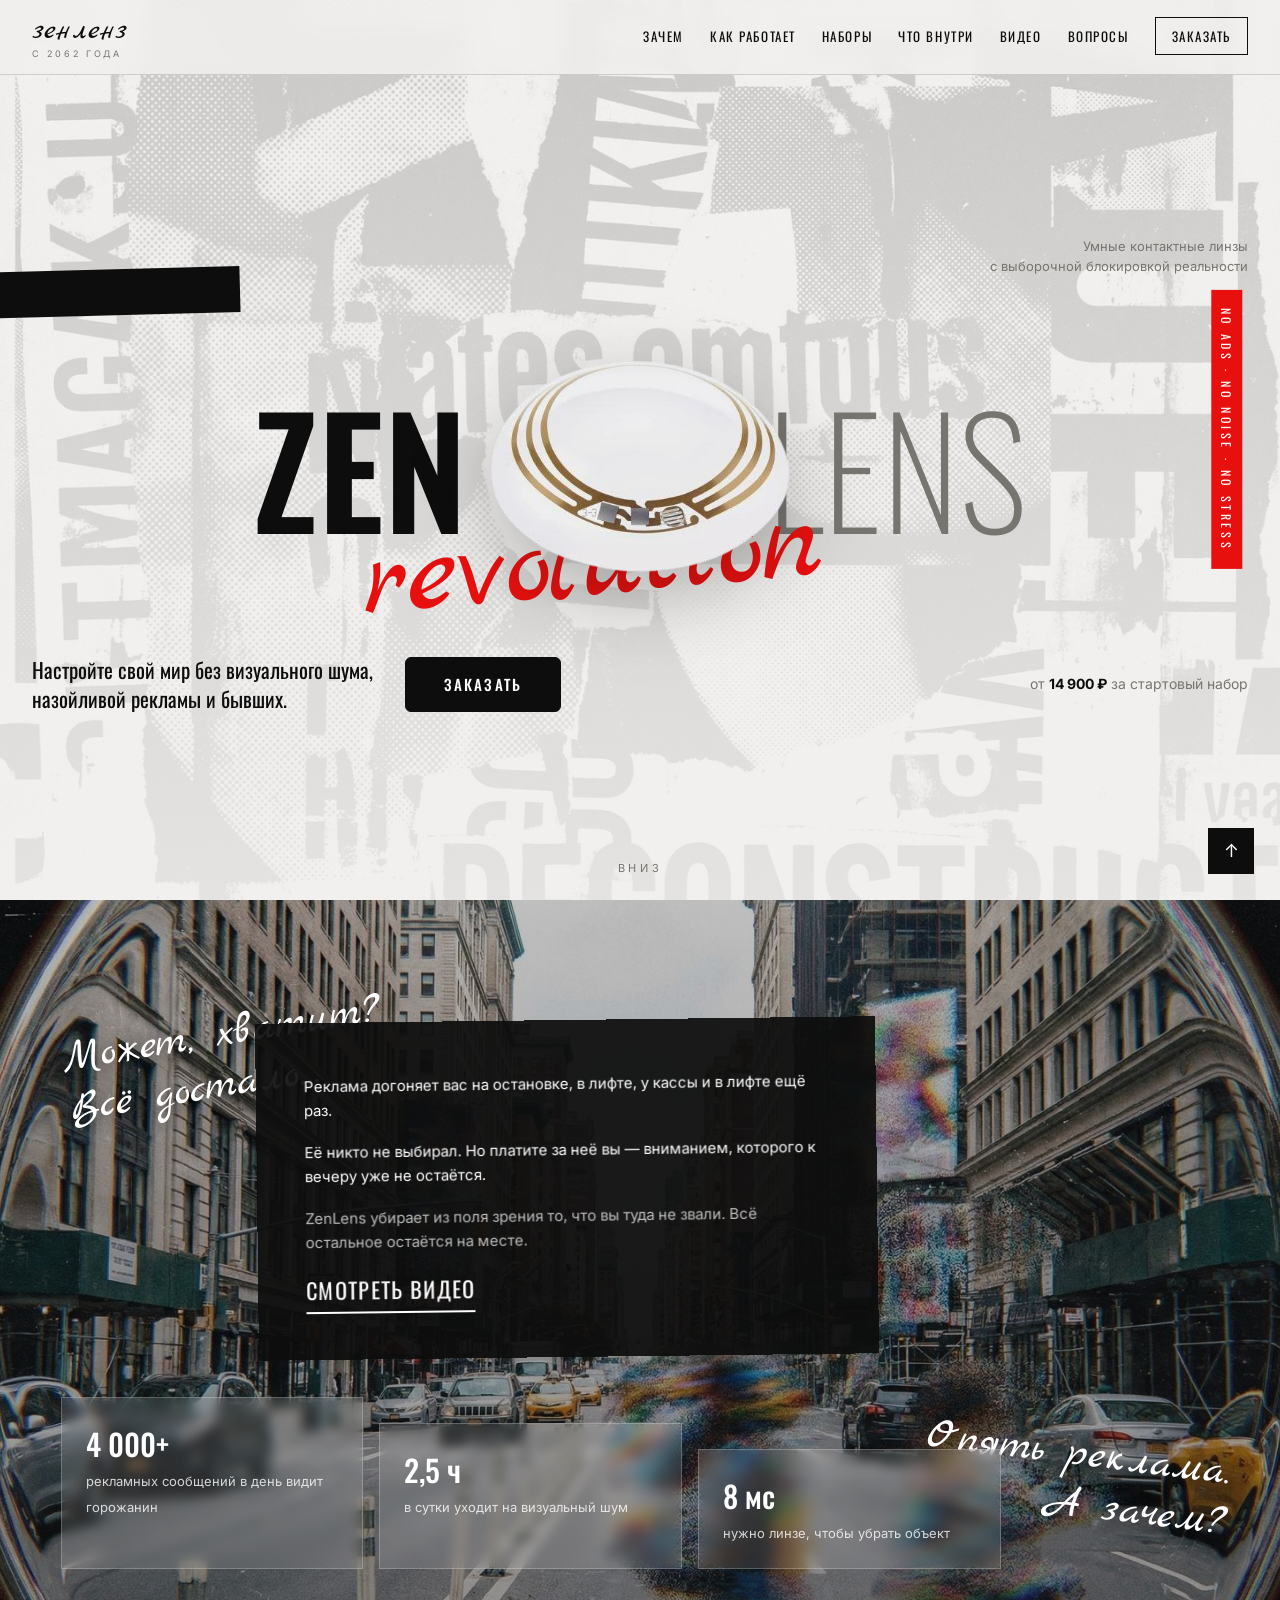
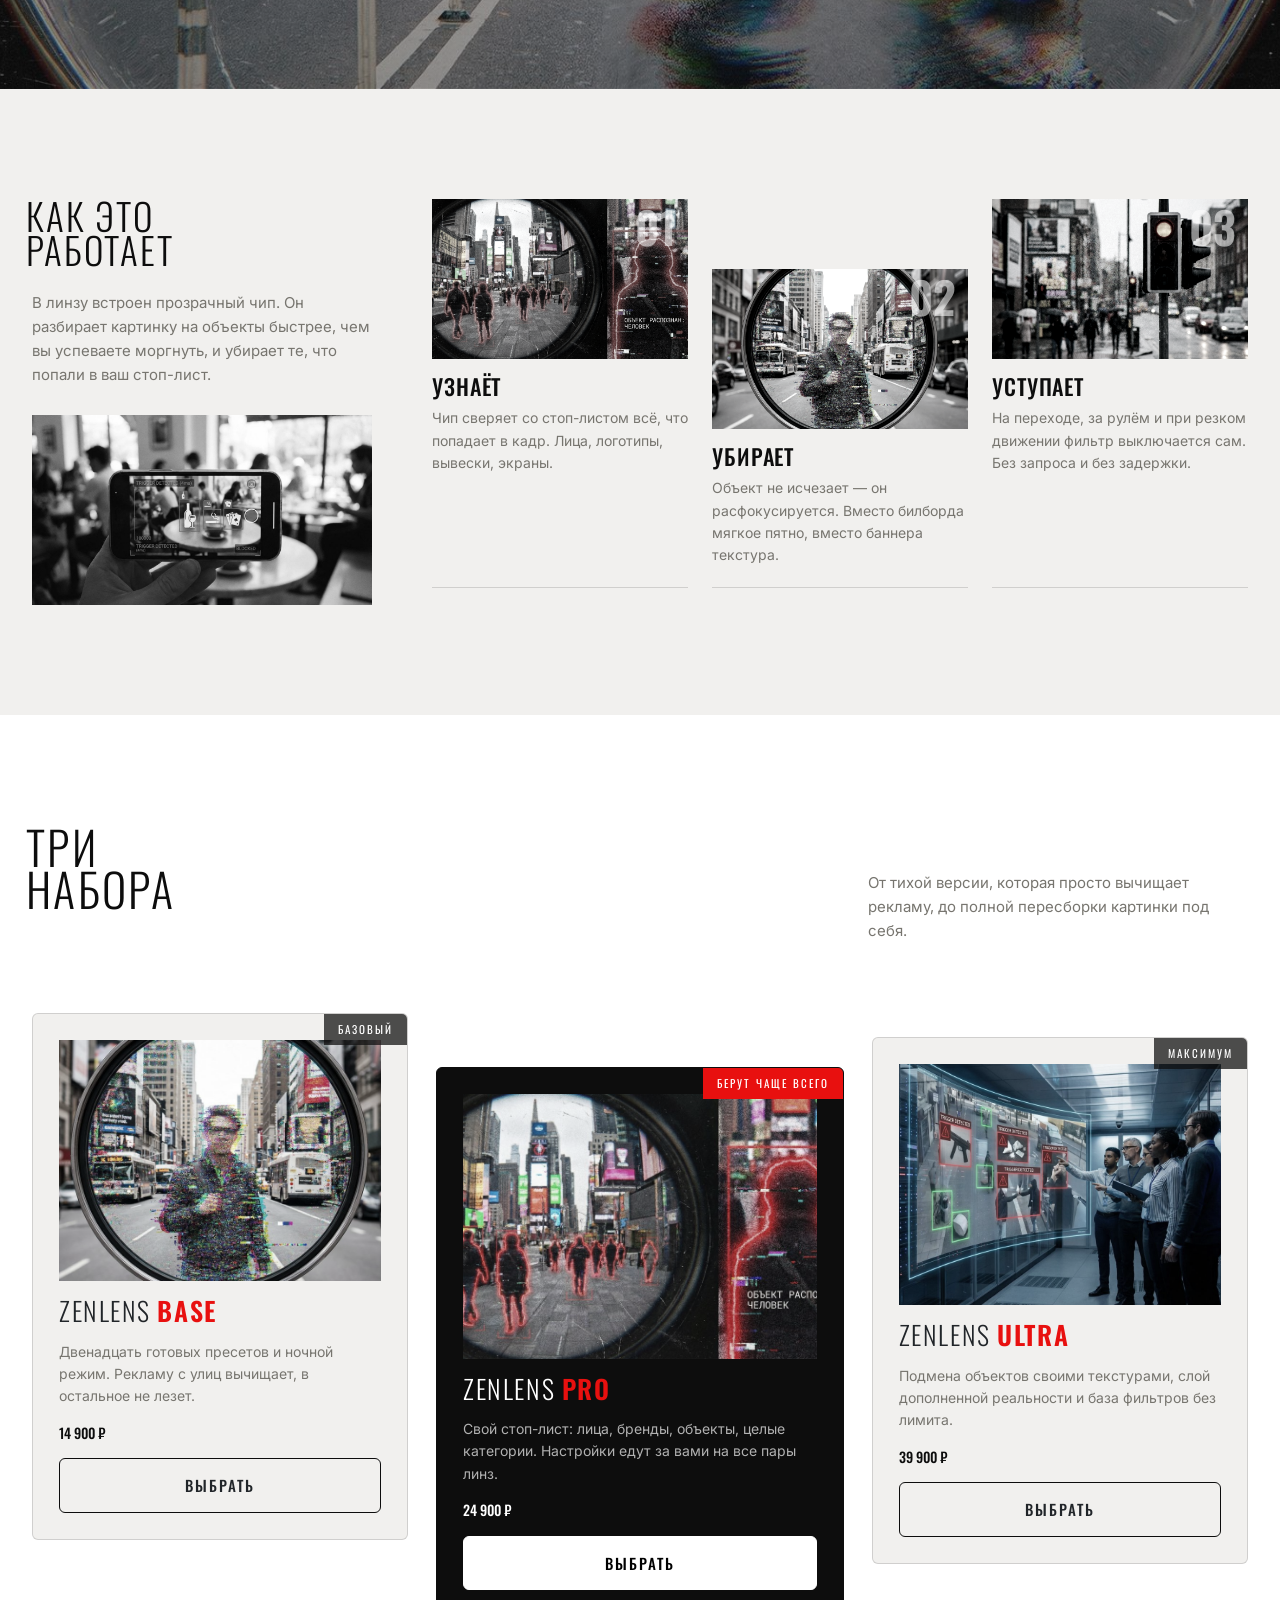
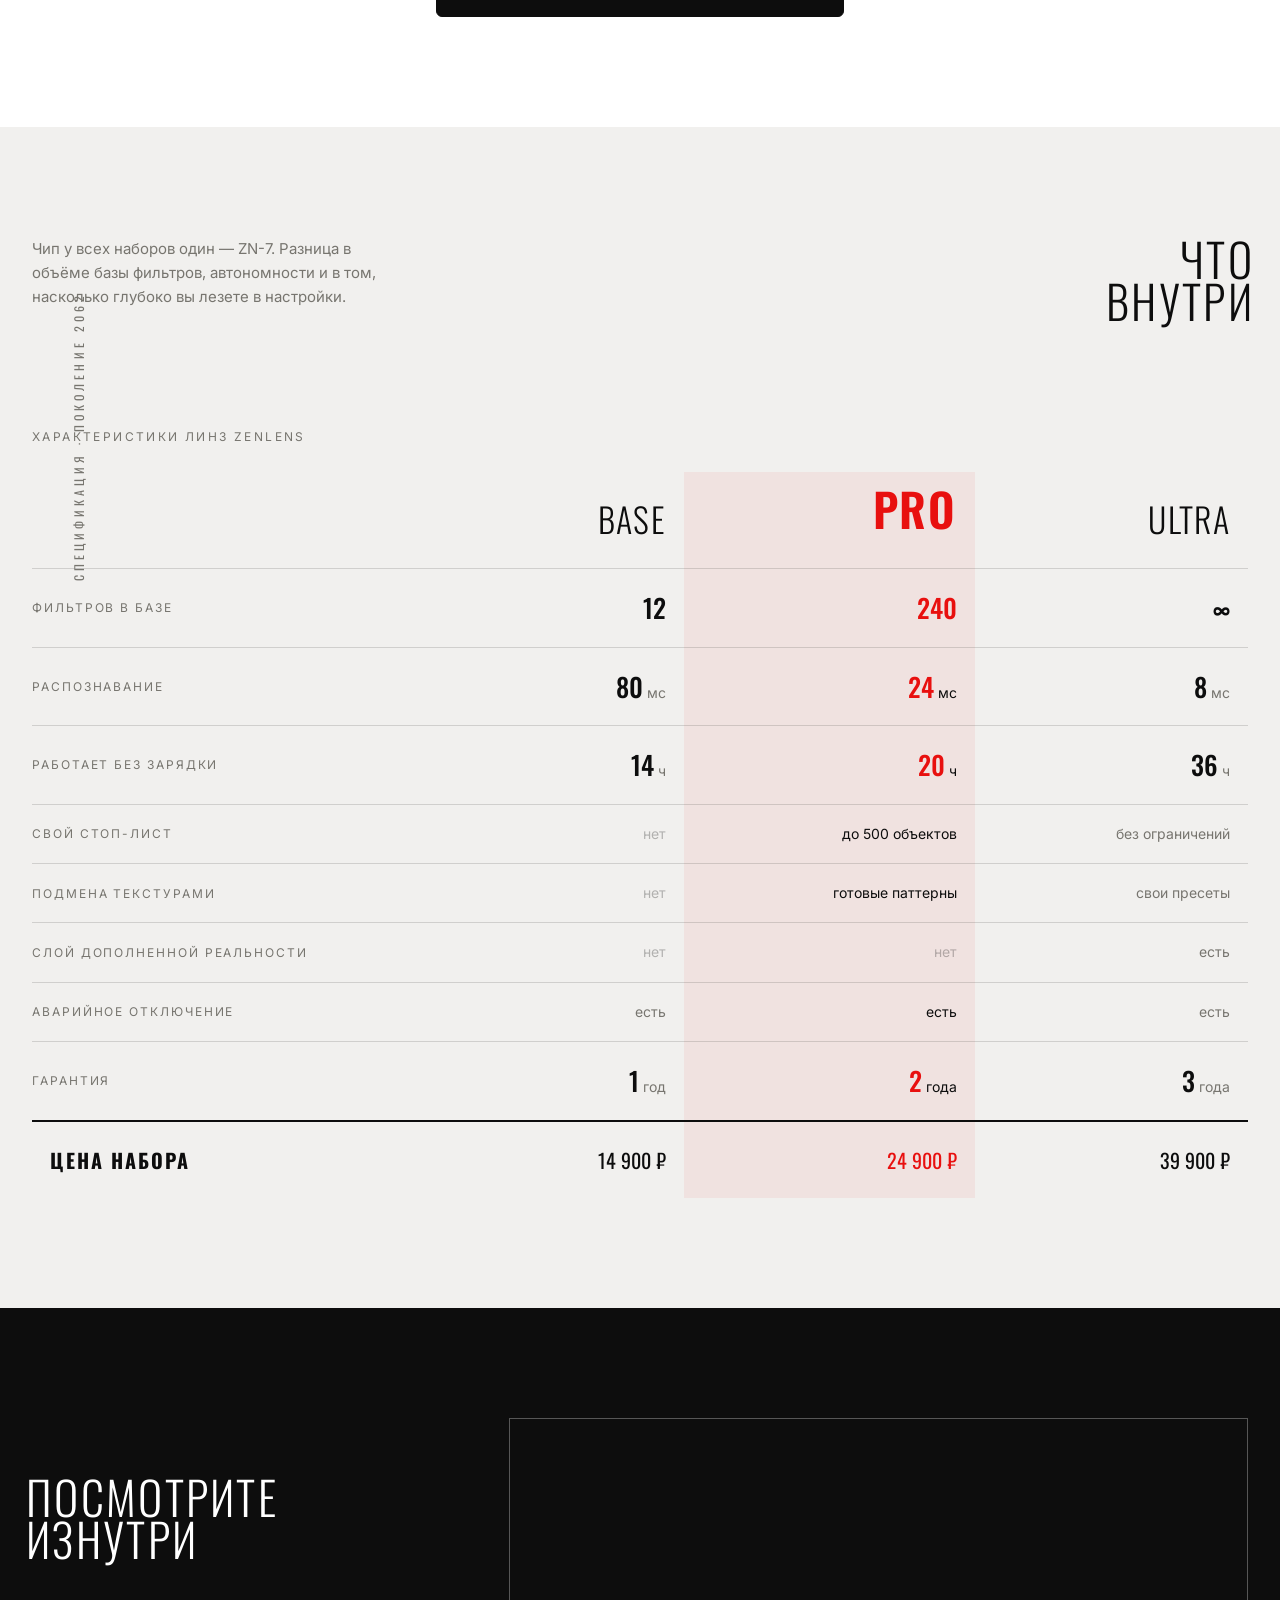
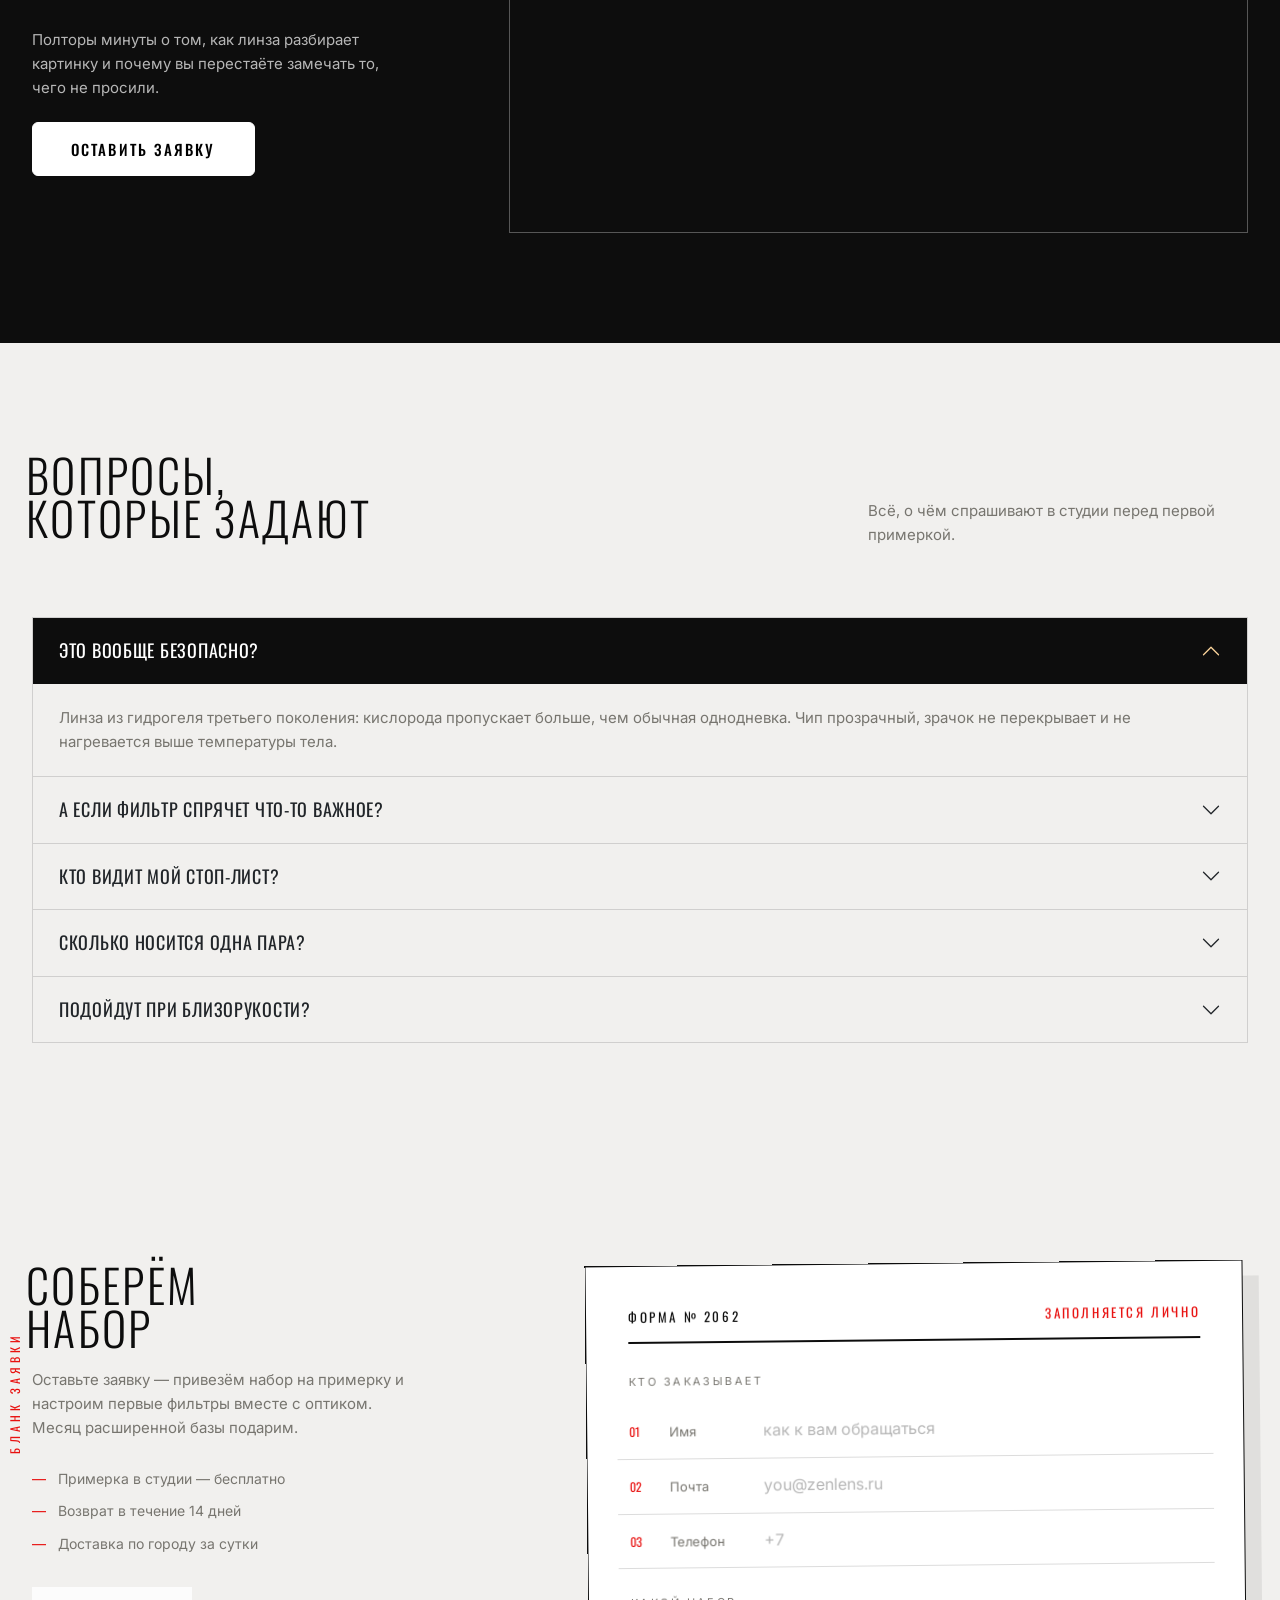
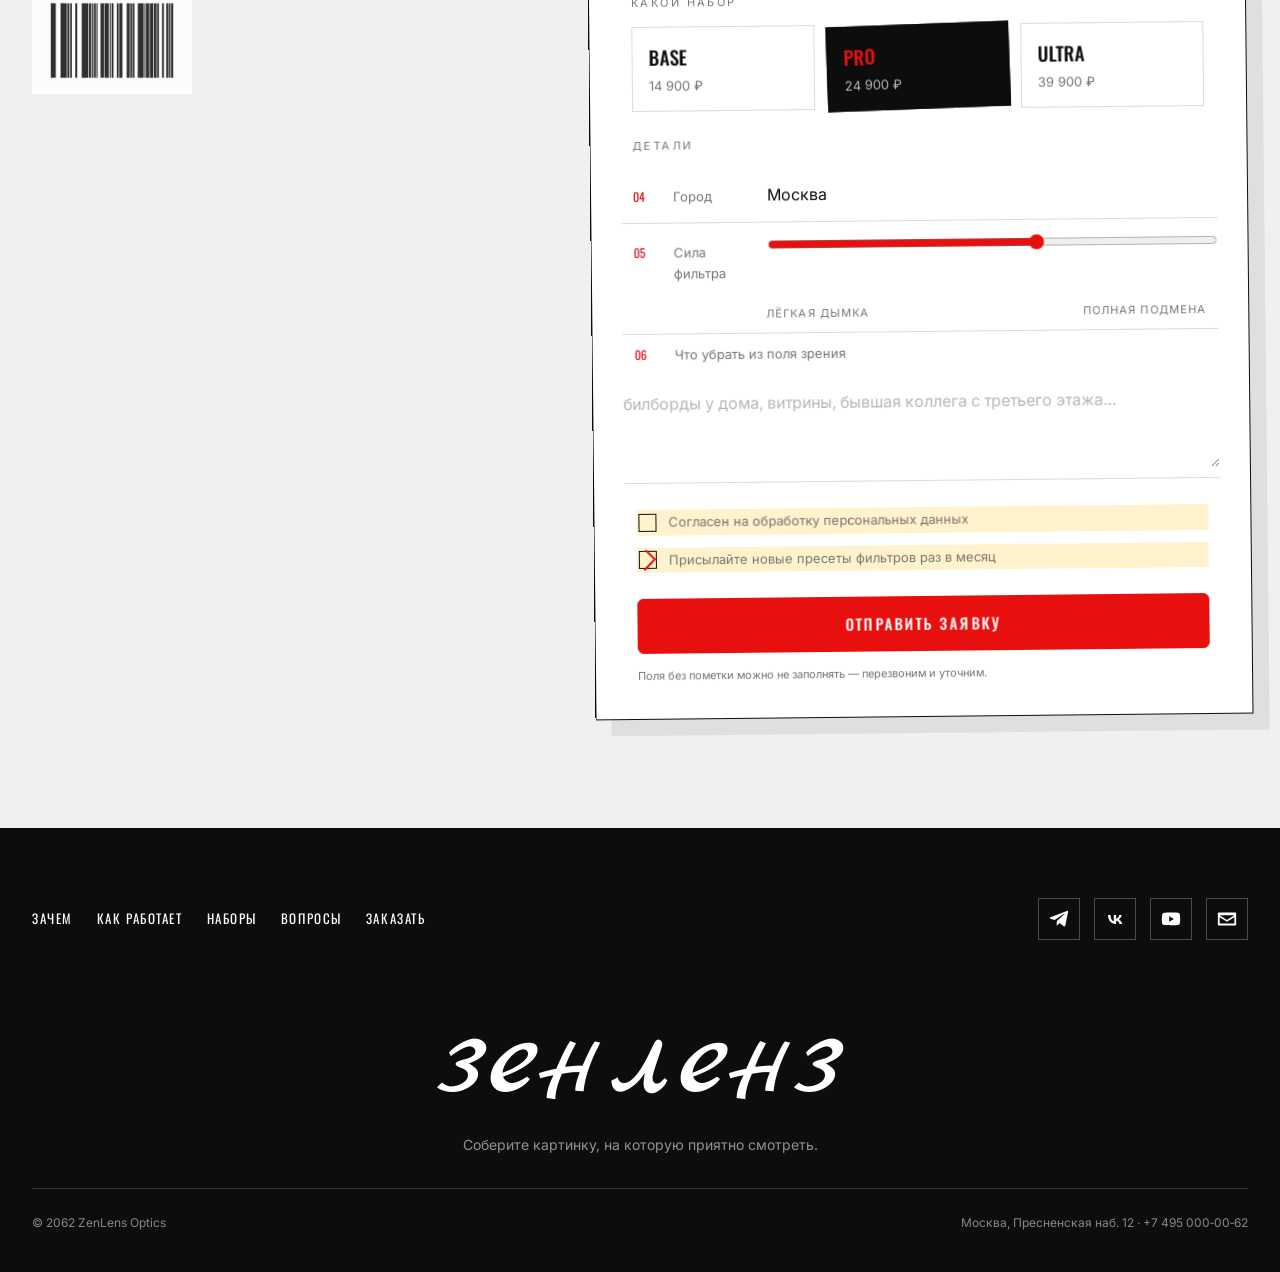
==== commit 26f56caf: "Переделал блок характеристик, форму и тексты - видео перенесено с YouTube на VK Видео - таблица хара" ====
--- a/zenlens-landing/index.html
+++ b/zenlens-landing/index.html
@@ -3,17 +3,14 @@
 <head>
   <meta charset="UTF-8">
   <meta name="viewport" content="width=device-width, initial-scale=1">
-  <meta name="description" content="ZenLens — умные контактные линзы с нейрофильтрацией: уберите из поля зрения рекламу, визуальный шум и всё, на что вам не хочется смотреть.">
-  <title>ZenLens — умные контактные линзы с нейрофильтрацией</title>
-
-  <!-- Шрифты: Oswald — узкий гротеск для заголовков, Inter — основной текст,
-       Marck Script — рукописный акцент логотипа -->
+  <meta name="description" content="ZenLens — умные контактные линзы, которые убирают из поля зрения рекламу и визуальный шум.">
+  <title>ZenLens — линзы, которые убирают лишнее</title>
+
   <link rel="preconnect" href="https://fonts.googleapis.com">
   <link rel="preconnect" href="https://fonts.gstatic.com" crossorigin>
   <link href="https://fonts.googleapis.com/css2?family=Inter:wght@300;400;500;600&family=Marck+Script&family=Oswald:wght@200;300;400;500;600;700&display=swap" rel="stylesheet">
 
-  <!-- Bootstrap подключается ТОЛЬКО ради компонента Accordion в секции «Вопросы и ответы».
-       Все остальные секции свёрстаны вручную на Flexbox и собственном CSS. -->
+  <!-- bootstrap нужен только для аккордеона в блоке вопросов -->
   <link href="https://cdn.jsdelivr.net/npm/bootstrap@5.3.3/dist/css/bootstrap.min.css" rel="stylesheet">
 
   <link rel="stylesheet" href="css/style.css">
@@ -21,573 +18,471 @@
 
 <body id="top">
 
-  <!-- ============================================================
-       1. HEADER — position: fixed, меню в <nav> списком <ul><li><a>
-       ============================================================ -->
   <header class="header">
-    <div class="header__inner">
-
-      <!-- Логотип: рукописное начертание отражает идею «своей», настроенной вручную
-           реальности — технология остаётся личной, а не корпоративной -->
-      <a class="logo" href="#top" aria-label="ZenLens — на главную">
-        <span class="logo__script">зенленз</span>
-        <span class="logo__sub">since 2062</span>
+    <div class="header-inner">
+      <a class="logo" href="#top">
+        <span class="logo-name">зенленз</span>
+        <span class="logo-year">с 2062 года</span>
       </a>
 
-      <nav class="nav" aria-label="Основная навигация">
-        <ul class="nav__list">
-          <li class="nav__item"><a class="nav__link" href="#about">Проблема</a></li>
-          <li class="nav__item"><a class="nav__link" href="#tech">Технология</a></li>
-          <li class="nav__item"><a class="nav__link" href="#catalog">Каталог</a></li>
-          <li class="nav__item"><a class="nav__link" href="#compare">Сравнение</a></li>
-          <li class="nav__item"><a class="nav__link" href="#video">Видео</a></li>
-          <li class="nav__item"><a class="nav__link" href="#faq">Вопросы</a></li>
-          <li class="nav__item"><a class="nav__link nav__link--accent" href="#order">Тест-драйв</a></li>
+      <nav class="nav" aria-label="Основное меню">
+        <ul>
+          <li><a href="#about">Зачем</a></li>
+          <li><a href="#tech">Как работает</a></li>
+          <li><a href="#catalog">Наборы</a></li>
+          <li><a href="#compare">Что внутри</a></li>
+          <li><a href="#video">Видео</a></li>
+          <li><a href="#faq">Вопросы</a></li>
+          <li><a class="nav-order" href="#order">Заказать</a></li>
         </ul>
       </nav>
-
     </div>
   </header>
 
   <main>
 
-    <!-- ============================================================
-         2. HERO — background-image, <h1> и назначение продукта
-         ============================================================ -->
-    <section class="hero" id="hero">
-
-      <!-- Декоративные плашки коллажа: position: absolute + transform -->
-      <span class="hero__slab hero__slab--1" aria-hidden="true"></span>
-      <span class="hero__slab hero__slab--2" aria-hidden="true"></span>
-      <span class="hero__tape" aria-hidden="true">no ads · no noise · no stress</span>
-
-      <div class="hero__inner container">
-
-        <p class="hero__kicker">
-          Умные контактные линзы ZenLens<br>
-          с функцией выборочной блокировки реальности
+    <section class="hero">
+      <span class="hero-slab"></span>
+      <span class="hero-tape">no ads · no noise · no stress</span>
+
+      <div class="container hero-inner">
+        <p class="hero-kicker">
+          Умные контактные линзы<br>
+          с выборочной блокировкой реальности
         </p>
 
-        <div class="hero__stage">
-          <h1 class="hero__title">
-            <span class="hero__title-line">Zen</span><span class="hero__title-line hero__title-line--thin">Lens</span>
+        <div class="hero-stage">
+          <h1 class="hero-title">
+            <span>Zen</span><span class="thin">Lens</span>
           </h1>
-          <span class="hero__script" aria-hidden="true">revolution</span>
-          <img class="hero__lens" src="assets/img/lens.png" width="410" height="289"
-               alt="Умная контактная линза ZenLens с золотой антенной и микрочипом">
-        </div>
-
-        <div class="hero__bottom">
-          <p class="hero__lead">
+          <span class="hero-script">revolution</span>
+          <img class="hero-lens" src="assets/img/lens.png" width="410" height="289"
+               alt="Контактная линза ZenLens с золотой антенной и микрочипом">
+        </div>
+
+        <div class="hero-bottom">
+          <p class="hero-lead">
             Настройте свой мир без визуального шума,<br>
             назойливой рекламы и бывших.
           </p>
-          <a class="btn btn--primary" href="#order">Заказать</a>
-          <p class="hero__price">от <strong>14 900 ₽</strong> за стартовый набор</p>
-        </div>
-
-      </div>
-
-      <a class="hero__scroll" href="#about" aria-label="Пролистать вниз">scroll</a>
-    </section>
-
-
-    <!-- ============================================================
-         3. ПРОБЛЕМА — фоновое фото + чёрная карточка поверх (absolute)
-         ============================================================ -->
+          <a class="btn btn-dark" href="#order">Заказать</a>
+          <p class="hero-price">от <b>14 900 ₽</b> за стартовый набор</p>
+        </div>
+      </div>
+
+      <a class="hero-scroll" href="#about">вниз</a>
+    </section>
+
+
     <section class="problem" id="about">
-
-      <span class="problem__note problem__note--left" aria-hidden="true">Может, хватит?<br>Всё достало…</span>
-      <span class="problem__note problem__note--right" aria-hidden="true">Опять реклама.<br>А зачем?</span>
-
-      <div class="problem__card">
-        <p class="problem__text">
-          Каждый день мы сталкиваемся с вещами, которые портят настроение и забирают ресурс.
-        </p>
-        <p class="problem__text">
-          Это могут быть бесконечные рекламные билборды, хмурые лица в метро
-          или гора неглаженого белья на стуле.
-        </p>
-        <p class="problem__text problem__text--muted">
-          Вы тратите огромное количество энергии на то, чтобы игнорировать этот стресс.
-          Пора взять зрение под свой полный контроль и оставить в поле зрения только эстетику.
-        </p>
-        <a class="link-underline" href="#video">Смотреть видео</a>
-      </div>
-
-      <ul class="problem__stats">
-        <li class="problem__stat"><b>4 000+</b><span>рекламных сообщений в день видит горожанин</span></li>
-        <li class="problem__stat"><b>2,5 ч</b><span>в сутки уходит на визуальный шум</span></li>
-        <li class="problem__stat"><b>0 мс</b><span>задержка нейрофильтра ZenLens</span></li>
+      <span class="note note-left">Может, хватит?<br>Всё достало…</span>
+      <span class="note note-right">Опять реклама.<br>А зачем?</span>
+
+      <div class="problem-card">
+        <p>Реклама догоняет вас на остановке, в лифте, у кассы и в лифте ещё раз.</p>
+        <p>Её никто не выбирал. Но платите за неё вы — вниманием, которого к вечеру уже не остаётся.</p>
+        <p class="dim">ZenLens убирает из поля зрения то, что вы туда не звали. Всё остальное остаётся на месте.</p>
+        <a class="big-link" href="#video">Смотреть видео</a>
+      </div>
+
+      <ul class="stats">
+        <li><b>4 000+</b><span>рекламных сообщений в день видит горожанин</span></li>
+        <li><b>2,5 ч</b><span>в сутки уходит на визуальный шум</span></li>
+        <li><b>8 мс</b><span>нужно линзе, чтобы убрать объект</span></li>
       </ul>
     </section>
 
 
-    <!-- ============================================================
-         4. ТЕХНОЛОГИЯ — sticky-заголовок + карточки с CSS-фильтрами
-         ============================================================ -->
     <section class="tech" id="tech">
-      <div class="container tech__inner">
-
-        <div class="tech__aside">
-          <h2 class="section-title">Как работает<br>нейрофильтрация?</h2>
-          <p class="tech__lead">
-            Встроенный в линзу прозрачный микрочип анализирует изображение в реальном времени
-            и мгновенно синхронизируется с приложением на вашем смартфоне.
+      <div class="container tech-inner">
+        <div class="tech-side">
+          <h2 class="title">Как это<br>работает</h2>
+          <p class="tech-lead">
+            В линзу встроен прозрачный чип. Он разбирает картинку на объекты быстрее,
+            чем вы успеваете моргнуть, и убирает те, что попали в ваш стоп-лист.
           </p>
-          <img class="tech__phone" src="assets/img/app-phone.jpg" width="1200" height="670"
-               alt="Приложение ZenLens распознаёт объекты на экране смартфона">
-        </div>
-
-        <ul class="features">
-          <li class="feature">
-            <span class="feature__num" aria-hidden="true">01</span>
-            <img class="feature__img" src="assets/img/feature-detect.jpg" width="1000" height="558"
-                 alt="Нейросеть подсвечивает распознанные объекты на улице">
-            <h3 class="feature__title">Распознавание объектов</h3>
-            <p class="feature__text">
-              Искусственный интеллект определяет триггеры из вашего чёрного списка за миллисекунды.
-            </p>
+          <img class="tech-photo" src="assets/img/app-phone.jpg" width="1200" height="670"
+               alt="Приложение ZenLens на экране смартфона">
+        </div>
+
+        <ul class="steps">
+          <li class="step">
+            <span class="step-num">01</span>
+            <img src="assets/img/feature-detect.jpg" width="1000" height="558"
+                 alt="Нейросеть подсвечивает объекты на улице">
+            <h3>Узнаёт</h3>
+            <p>Чип сверяет со стоп-листом всё, что попадает в кадр. Лица, логотипы, вывески, экраны.</p>
           </li>
 
-          <li class="feature">
-            <span class="feature__num" aria-hidden="true">02</span>
-            <img class="feature__img" src="assets/img/feature-blur.jpg" width="1000" height="558"
-                 alt="Нежелательный объект размывается прямо в поле зрения">
-            <h3 class="feature__title">Мягкий блюр</h3>
-            <p class="feature__text">
-              Нежелательные объекты аккуратно размываются или заменяются на нейтральные
-              паттерны и текстуры.
-            </p>
+          <li class="step step-down">
+            <span class="step-num">02</span>
+            <img src="assets/img/feature-blur.jpg" width="1000" height="558"
+                 alt="Объект размывается прямо в поле зрения">
+            <h3>Убирает</h3>
+            <p>Объект не исчезает — он расфокусируется. Вместо билборда мягкое пятно, вместо баннера текстура.</p>
           </li>
 
-          <li class="feature">
-            <span class="feature__num" aria-hidden="true">03</span>
-            <img class="feature__img" src="assets/img/feature-safety.jpg" width="1000" height="558"
-                 alt="Светофор и переход остаются видимыми при любых настройках фильтра">
-            <h3 class="feature__title">Полная безопасность</h3>
-            <p class="feature__text">
-              Оптические фильтры автоматически отключаются при переходе дороги,
-              вождении или экстренных ситуациях.
-            </p>
+          <li class="step">
+            <span class="step-num">03</span>
+            <img src="assets/img/feature-safety.jpg" width="1000" height="558"
+                 alt="Светофор остаётся видимым при любых настройках">
+            <h3>Уступает</h3>
+            <p>На переходе, за рулём и при резком движении фильтр выключается сам. Без запроса и без задержки.</p>
           </li>
         </ul>
-
-      </div>
-    </section>
-
-
-    <!-- ============================================================
-         5. КАТАЛОГ — категории с карточками товаров
-         ============================================================ -->
+      </div>
+    </section>
+
+
     <section class="catalog" id="catalog">
       <div class="container">
-
-        <header class="section-head">
-          <h2 class="section-title">Каталог<br>наборов</h2>
-          <p class="section-desc">
-            Три категории линз — от базового блокировщика рекламы
-            до полной пересборки реальности с AR-слоем.
+        <div class="head">
+          <h2 class="title">Три<br>набора</h2>
+          <p class="head-note">
+            От тихой версии, которая просто вычищает рекламу,
+            до полной пересборки картинки под себя.
           </p>
-        </header>
-
-        <ul class="products">
-
-          <li class="product">
-            <span class="product__badge">базовый</span>
-            <div class="product__media">
-              <img class="product__img" src="assets/img/feature-blur.jpg" width="1000" height="558"
-                   alt="Набор ZenLens Base в городской среде">
-            </div>
-            <h3 class="product__title">ZenLens <em>Base</em></h3>
-            <p class="product__text">
-              Блокировка наружной рекламы, вывесок и push-экранов.
-              12 готовых пресетов фильтрации и ночной режим.
-            </p>
-            <p class="product__price">14 900 ₽</p>
-            <a class="btn btn--ghost" href="#order">Выбрать</a>
+        </div>
+
+        <ul class="cards">
+          <li class="card">
+            <span class="card-tag">базовый</span>
+            <div class="card-photo">
+              <img src="assets/img/feature-blur.jpg" width="1000" height="558" alt="Набор ZenLens Base">
+            </div>
+            <h3>ZenLens <em>Base</em></h3>
+            <p>Двенадцать готовых пресетов и ночной режим. Рекламу с улиц вычищает, в остальное не лезет.</p>
+            <p class="price">14 900 ₽</p>
+            <a class="btn btn-line" href="#order">Выбрать</a>
           </li>
 
-          <li class="product product--featured">
-            <span class="product__badge product__badge--accent">выбор 8 из 10</span>
-            <div class="product__media">
-              <img class="product__img" src="assets/img/feature-detect.jpg" width="1000" height="558"
-                   alt="Набор ZenLens Pro распознаёт людей и объекты">
-            </div>
-            <h3 class="product__title">ZenLens <em>Pro</em></h3>
-            <p class="product__text">
-              Персональный чёрный список: лица, бренды, объекты и целые категории.
-              Синхронизация настроек между всеми вашими линзами.
-            </p>
-            <p class="product__price">24 900 ₽</p>
-            <a class="btn btn--primary" href="#order">Выбрать</a>
+          <li class="card card-dark">
+            <span class="card-tag tag-red">берут чаще всего</span>
+            <div class="card-photo">
+              <img src="assets/img/feature-detect.jpg" width="1000" height="558" alt="Набор ZenLens Pro">
+            </div>
+            <h3>ZenLens <em>Pro</em></h3>
+            <p>Свой стоп-лист: лица, бренды, объекты, целые категории. Настройки едут за вами на все пары линз.</p>
+            <p class="price">24 900 ₽</p>
+            <a class="btn btn-light" href="#order">Выбрать</a>
           </li>
 
-          <li class="product">
-            <span class="product__badge">максимум</span>
-            <div class="product__media">
-              <img class="product__img" src="assets/img/tech-lab.jpg" width="1200" height="670"
-                   alt="Лаборатория ZenLens: настройка AR-слоя">
-            </div>
-            <h3 class="product__title">ZenLens <em>Ultra</em></h3>
-            <p class="product__text">
-              Замена объектов на собственные текстуры, AR-слой поверх реальности
-              и безлимитная база нейрофильтров.
-            </p>
-            <p class="product__price">39 900 ₽</p>
-            <a class="btn btn--ghost" href="#order">Выбрать</a>
+          <li class="card card-up">
+            <span class="card-tag">максимум</span>
+            <div class="card-photo">
+              <img src="assets/img/tech-lab.jpg" width="1200" height="670" alt="Набор ZenLens Ultra">
+            </div>
+            <h3>ZenLens <em>Ultra</em></h3>
+            <p>Подмена объектов своими текстурами, слой дополненной реальности и база фильтров без лимита.</p>
+            <p class="price">39 900 ₽</p>
+            <a class="btn btn-line" href="#order">Выбрать</a>
           </li>
-
         </ul>
       </div>
     </section>
 
 
-    <!-- ============================================================
-         6. ТАБЛИЦА сравнительных характеристик
-         ============================================================ -->
     <section class="compare" id="compare">
       <div class="container">
-
-        <header class="section-head">
-          <h2 class="section-title">Сравнение<br>моделей</h2>
-          <p class="section-desc">
-            Все модели работают на одном чипе ZN-7. Отличается объём базы фильтров,
-            автономность и глубина настройки.
+        <div class="head head-shift">
+          <h2 class="title">Что<br>внутри</h2>
+          <p class="head-note">
+            Чип у всех наборов один — ZN-7. Разница в объёме базы фильтров,
+            автономности и в том, насколько глубоко вы лезете в настройки.
           </p>
-        </header>
-
-        <div class="table-wrap">
+        </div>
+
+        <span class="compare-label">спецификация · поколение 2062</span>
+
+        <div class="specs-scroll">
           <table class="specs">
-            <caption class="specs__caption">Характеристики линз ZenLens, поколение 2062</caption>
-
+            <caption>Характеристики линз ZenLens</caption>
             <thead>
               <tr>
-                <th scope="col">Характеристика</th>
+                <th scope="col"></th>
                 <th scope="col">Base</th>
-                <th scope="col" class="is-featured">Pro</th>
+                <th scope="col" class="hot">Pro</th>
                 <th scope="col">Ultra</th>
               </tr>
             </thead>
-
             <tbody>
               <tr>
                 <th scope="row">Фильтров в базе</th>
-                <td>12</td>
-                <td class="is-featured">240</td>
-                <td>без лимита</td>
-              </tr>
-              <tr>
-                <th scope="row">Скорость распознавания</th>
-                <td>80 мс</td>
-                <td class="is-featured">24 мс</td>
-                <td>8 мс</td>
-              </tr>
-              <tr>
-                <th scope="row">Автономность</th>
-                <td>14 часов</td>
-                <td class="is-featured">20 часов</td>
-                <td>36 часов</td>
-              </tr>
-              <tr>
-                <th scope="row">Личный чёрный список</th>
-                <td>—</td>
-                <td class="is-featured">до 500 объектов</td>
+                <td><b>12</b></td>
+                <td class="hot"><b>240</b></td>
+                <td><b>∞</b></td>
+              </tr>
+              <tr>
+                <th scope="row">Распознавание</th>
+                <td><b>80</b> мс</td>
+                <td class="hot"><b>24</b> мс</td>
+                <td><b>8</b> мс</td>
+              </tr>
+              <tr>
+                <th scope="row">Работает без зарядки</th>
+                <td><b>14</b> ч</td>
+                <td class="hot"><b>20</b> ч</td>
+                <td><b>36</b> ч</td>
+              </tr>
+              <tr>
+                <th scope="row">Свой стоп-лист</th>
+                <td class="no">нет</td>
+                <td class="hot">до 500 объектов</td>
                 <td>без ограничений</td>
               </tr>
               <tr>
-                <th scope="row">Замена объектов текстурами</th>
-                <td>—</td>
-                <td class="is-featured">базовые паттерны</td>
+                <th scope="row">Подмена текстурами</th>
+                <td class="no">нет</td>
+                <td class="hot">готовые паттерны</td>
                 <td>свои пресеты</td>
               </tr>
               <tr>
-                <th scope="row">AR-слой поверх реальности</th>
-                <td>—</td>
-                <td class="is-featured">—</td>
+                <th scope="row">Слой дополненной реальности</th>
+                <td class="no">нет</td>
+                <td class="hot no">нет</td>
                 <td>есть</td>
               </tr>
               <tr>
-                <th scope="row">Аварийное отключение фильтров</th>
+                <th scope="row">Аварийное отключение</th>
                 <td>есть</td>
-                <td class="is-featured">есть</td>
+                <td class="hot">есть</td>
                 <td>есть</td>
               </tr>
               <tr>
                 <th scope="row">Гарантия</th>
-                <td>1 год</td>
-                <td class="is-featured">2 года</td>
-                <td>3 года</td>
+                <td><b>1</b> год</td>
+                <td class="hot"><b>2</b> года</td>
+                <td><b>3</b> года</td>
               </tr>
             </tbody>
-
             <tfoot>
               <tr>
                 <th scope="row">Цена набора</th>
                 <td>14 900 ₽</td>
-                <td class="is-featured">24 900 ₽</td>
+                <td class="hot">24 900 ₽</td>
                 <td>39 900 ₽</td>
               </tr>
             </tfoot>
-
           </table>
         </div>
-        <p class="table-hint">Таблицу можно прокрутить по горизонтали →</p>
-
-      </div>
-    </section>
-
-
-    <!-- ============================================================
-         7. ВИДЕО о продукте
-         ============================================================ -->
+        <p class="scroll-hint">таблицу можно потянуть вбок →</p>
+      </div>
+    </section>
+
+
     <section class="video" id="video">
-      <div class="container video__inner">
-
-        <div class="video__text">
-          <h2 class="section-title section-title--light">Сформируйте<br>свою реальность</h2>
-          <p class="section-desc section-desc--light">
-            Полторы минуты о том, как нейрофильтр собирает картинку заново
-            и почему вы перестаёте замечать то, что вам не нужно.
+      <div class="container video-inner">
+        <div class="video-text">
+          <h2 class="title light">Посмотрите<br>изнутри</h2>
+          <p class="head-note light">
+            Полторы минуты о том, как линза разбирает картинку и почему
+            вы перестаёте замечать то, чего не просили.
           </p>
-          <a class="btn btn--light" href="#order">Пройти тест-драйв</a>
-        </div>
-
-        <!-- Видео с видеохостинга. Чтобы поставить свой ролик, замените
-             идентификатор после /embed/ на id нужного видео с YouTube. -->
-        <div class="video__frame">
-          <iframe
-            src="https://www.youtube-nocookie.com/embed/aqz-KE-bpKQ?rel=0"
-            title="Видео о технологии нейрофильтрации ZenLens"
-            allow="accelerometer; autoplay; clipboard-write; encrypted-media; gyroscope; picture-in-picture"
-            referrerpolicy="strict-origin-when-cross-origin"
-            allowfullscreen></iframe>
-        </div>
-
-      </div>
-    </section>
-
-
-    <!-- ============================================================
-         8. FAQ — единственная секция на Bootstrap (компонент Accordion)
-         ============================================================ -->
+          <a class="btn btn-light" href="#order">Оставить заявку</a>
+        </div>
+
+        <div class="video-frame">
+          <iframe src="https://vk.com/video_ext.php?oid=-224424268&amp;id=456239032&amp;hd=2"
+                  title="Видео о линзах ZenLens"
+                  allow="autoplay; encrypted-media; fullscreen; picture-in-picture; screen-wake-lock;"
+                  allowfullscreen></iframe>
+        </div>
+      </div>
+    </section>
+
+
     <section class="faq" id="faq">
-      <div class="container faq__inner">
-
-        <header class="section-head">
-          <h2 class="section-title">Вопросы<br>и ответы</h2>
-          <p class="section-desc">
-            Собрали то, о чём чаще всего спрашивают перед первой примеркой.
-          </p>
-        </header>
-
-        <div class="accordion" id="faqAccordion">
-
+      <div class="container">
+        <div class="head">
+          <h2 class="title">Вопросы,<br>которые задают</h2>
+          <p class="head-note">Всё, о чём спрашивают в студии перед первой примеркой.</p>
+        </div>
+
+        <div class="accordion" id="faqList">
           <div class="accordion-item">
-            <h3 class="accordion-header" id="faqHeadingOne">
+            <h3 class="accordion-header">
               <button class="accordion-button" type="button" data-bs-toggle="collapse"
-                      data-bs-target="#faqCollapseOne" aria-expanded="true" aria-controls="faqCollapseOne">
-                Это безопасно для глаз?
+                      data-bs-target="#q1" aria-expanded="true">
+                Это вообще безопасно?
               </button>
             </h3>
-            <div id="faqCollapseOne" class="accordion-collapse collapse show"
-                 data-bs-parent="#faqAccordion">
+            <div id="q1" class="accordion-collapse collapse show" data-bs-parent="#faqList">
               <div class="accordion-body">
-                Линза сделана из гидрогеля третьего поколения и пропускает кислород лучше,
-                чем обычные однодневные линзы. Микрочип прозрачный, он не перекрывает зрачок
-                и не нагревается выше температуры тела.
+                Линза из гидрогеля третьего поколения: кислорода пропускает больше, чем обычная однодневка.
+                Чип прозрачный, зрачок не перекрывает и не нагревается выше температуры тела.
               </div>
             </div>
           </div>
 
           <div class="accordion-item">
-            <h3 class="accordion-header" id="faqHeadingTwo">
+            <h3 class="accordion-header">
               <button class="accordion-button collapsed" type="button" data-bs-toggle="collapse"
-                      data-bs-target="#faqCollapseTwo" aria-expanded="false" aria-controls="faqCollapseTwo">
-                А если фильтр скроет что-то важное?
+                      data-bs-target="#q2" aria-expanded="false">
+                А если фильтр спрячет что-то важное?
               </button>
             </h3>
-            <div id="faqCollapseTwo" class="accordion-collapse collapse"
-                 data-bs-parent="#faqAccordion">
+            <div id="q2" class="accordion-collapse collapse" data-bs-parent="#faqList">
               <div class="accordion-body">
-                Аварийный контур работает отдельно от нейрофильтра: на пешеходном переходе,
-                за рулём, при резком движении объекта или сигнале тревоги фильтрация
-                отключается за 8 миллисекунд и включается обратно сама.
+                Аварийный контур живёт отдельно от фильтра. Переход, руль, резкое движение в кадре —
+                и картинка становится чистой за восемь миллисекунд. Включать обратно вручную не нужно.
               </div>
             </div>
           </div>
 
           <div class="accordion-item">
-            <h3 class="accordion-header" id="faqHeadingThree">
+            <h3 class="accordion-header">
               <button class="accordion-button collapsed" type="button" data-bs-toggle="collapse"
-                      data-bs-target="#faqCollapseThree" aria-expanded="false" aria-controls="faqCollapseThree">
-                Кто видит мой чёрный список?
+                      data-bs-target="#q3" aria-expanded="false">
+                Кто видит мой стоп-лист?
               </button>
             </h3>
-            <div id="faqCollapseThree" class="accordion-collapse collapse"
-                 data-bs-parent="#faqAccordion">
+            <div id="q3" class="accordion-collapse collapse" data-bs-parent="#faqList">
               <div class="accordion-body">
-                Только вы. Список хранится в защищённой памяти самой линзы, а приложение
-                синхронизирует его напрямую с устройством. Мы не передаём эти данные
-                рекламодателям — на этом построена вся идея продукта.
+                Никто. Список лежит в памяти самой линзы, приложение синхронизирует его напрямую.
+                Рекламодателям мы его не отдаём — на этом, собственно, и построен весь продукт.
               </div>
             </div>
           </div>
 
           <div class="accordion-item">
-            <h3 class="accordion-header" id="faqHeadingFour">
+            <h3 class="accordion-header">
               <button class="accordion-button collapsed" type="button" data-bs-toggle="collapse"
-                      data-bs-target="#faqCollapseFour" aria-expanded="false" aria-controls="faqCollapseFour">
+                      data-bs-target="#q4" aria-expanded="false">
                 Сколько носится одна пара?
               </button>
             </h3>
-            <div id="faqCollapseFour" class="accordion-collapse collapse"
-                 data-bs-parent="#faqAccordion">
+            <div id="q4" class="accordion-collapse collapse" data-bs-parent="#faqList">
               <div class="accordion-body">
-                Один комплект рассчитан на 30 дней ежедневного ношения. В стартовый набор
-                входят две пары и капсула-зарядка, которая восстанавливает заряд за ночь.
+                Месяц при ежедневном ношении. В наборе две пары и капсула-зарядка:
+                ставите на ночь — утром линзы снова готовы на сутки.
               </div>
             </div>
           </div>
 
           <div class="accordion-item">
-            <h3 class="accordion-header" id="faqHeadingFive">
+            <h3 class="accordion-header">
               <button class="accordion-button collapsed" type="button" data-bs-toggle="collapse"
-                      data-bs-target="#faqCollapseFive" aria-expanded="false" aria-controls="faqCollapseFive">
-                Подойдёт ли при близорукости?
+                      data-bs-target="#q5" aria-expanded="false">
+                Подойдут при близорукости?
               </button>
             </h3>
-            <div id="faqCollapseFive" class="accordion-collapse collapse"
-                 data-bs-parent="#faqAccordion">
+            <div id="q5" class="accordion-collapse collapse" data-bs-parent="#faqList">
               <div class="accordion-body">
-                Да. Линзы выпускаются с оптической силой от −8 до +6 диоптрий с шагом 0,25.
-                Нужные параметры укажете в заявке — набор соберут под ваш рецепт.
+                Да, от −8 до +6 диоптрий с шагом 0,25. Рецепт укажете в заявке —
+                набор соберут под ваши глаза.
               </div>
             </div>
           </div>
-
-        </div>
-      </div>
-    </section>
-
-
-    <!-- ============================================================
-         9. ФОРМА обратной связи
-         ============================================================ -->
+        </div>
+      </div>
+    </section>
+
+
     <section class="order" id="order">
-      <div class="container order__inner">
-
-        <div class="order__aside">
-          <h2 class="section-title section-title--light">Оставьте<br>заявку</h2>
-          <p class="section-desc section-desc--light">
-            Закажите стартовый набор ZenLens прямо сейчас и получите месяц премиум-подписки
-            на расширенную базу фильтров в подарок.
+      <div class="container order-inner">
+        <div class="order-side">
+          <span class="order-vertical">бланк заявки</span>
+          <h2 class="title">Соберём<br>набор</h2>
+          <p class="head-note">
+            Оставьте заявку — привезём набор на примерку и настроим первые фильтры вместе с оптиком.
+            Месяц расширенной базы подарим.
           </p>
-          <ul class="order__list">
-            <li>Примерка в студии ZenLens — бесплатно</li>
-            <li>Настройка первых фильтров вместе с оптиком</li>
-            <li>Возврат в течение 14 дней без вопросов</li>
+          <ul class="order-facts">
+            <li>Примерка в студии — бесплатно</li>
+            <li>Возврат в течение 14 дней</li>
+            <li>Доставка по городу за сутки</li>
           </ul>
-          <img class="order__barcode" src="assets/img/barcode.png" width="740" height="493" alt="">
-        </div>
-
-        <!-- Форма без серверного обработчика: это учебный лендинг,
-             проверка полей выполняется средствами HTML (required, type, pattern). -->
-        <form class="form" action="#order" method="post" novalidate>
-
-          <fieldset class="form__group">
-            <legend class="form__legend">Контактные данные</legend>
-
-            <label class="field">
-              <span class="field__label">Имя <b>*</b></span>
-              <input class="field__input" type="text" name="name" required
-                     minlength="2" placeholder="Как к вам обращаться">
-            </label>
-
-            <label class="field">
-              <span class="field__label">E-mail <b>*</b></span>
-              <input class="field__input" type="email" name="email" required
-                     placeholder="you@zenlens.ru">
-            </label>
-
-            <label class="field">
-              <span class="field__label">Телефон</span>
-              <input class="field__input" type="tel" name="phone"
-                     pattern="[0-9+()\- ]{7,18}" placeholder="+7 (___) ___-__-__">
+          <img class="barcode" src="assets/img/barcode.png" width="740" height="493" alt="">
+        </div>
+
+        <form class="blank" method="post" action="#order">
+          <p class="blank-head">форма № 2062 <span>заполняется лично</span></p>
+
+          <fieldset>
+            <legend>Кто заказывает</legend>
+
+            <label class="row">
+              <span class="row-num">01</span>
+              <span class="row-name">Имя</span>
+              <input type="text" name="name" required minlength="2" placeholder="как к вам обращаться">
+            </label>
+
+            <label class="row">
+              <span class="row-num">02</span>
+              <span class="row-name">Почта</span>
+              <input type="email" name="email" required placeholder="you@zenlens.ru">
+            </label>
+
+            <label class="row">
+              <span class="row-num">03</span>
+              <span class="row-name">Телефон</span>
+              <input type="tel" name="phone" pattern="[0-9+()\- ]{7,18}" placeholder="+7">
             </label>
           </fieldset>
 
-          <fieldset class="form__group">
-            <legend class="form__legend">Выберите набор <b>*</b></legend>
-
-            <div class="radios">
-              <label class="radio">
-                <input class="radio__input" type="radio" name="plan" value="base" required>
-                <span class="radio__mark" aria-hidden="true"></span>
-                <span class="radio__text">Base — 14 900 ₽</span>
+          <fieldset>
+            <legend>Какой набор</legend>
+            <div class="picks">
+              <label class="pick">
+                <input type="radio" name="plan" value="base" required>
+                <span class="pick-body"><b>Base</b>14 900 ₽</span>
               </label>
-              <label class="radio">
-                <input class="radio__input" type="radio" name="plan" value="pro" checked>
-                <span class="radio__mark" aria-hidden="true"></span>
-                <span class="radio__text">Pro — 24 900 ₽</span>
+              <label class="pick">
+                <input type="radio" name="plan" value="pro" checked>
+                <span class="pick-body"><b>Pro</b>24 900 ₽</span>
               </label>
-              <label class="radio">
-                <input class="radio__input" type="radio" name="plan" value="ultra">
-                <span class="radio__mark" aria-hidden="true"></span>
-                <span class="radio__text">Ultra — 39 900 ₽</span>
+              <label class="pick">
+                <input type="radio" name="plan" value="ultra">
+                <span class="pick-body"><b>Ultra</b>39 900 ₽</span>
               </label>
             </div>
           </fieldset>
 
-          <fieldset class="form__group">
-            <legend class="form__legend">Детали заказа</legend>
-
-            <!-- <select> добавлен сверх обязательного минимума: он экономит время
-                 менеджеру — сразу видно, в какой город везти набор, и не нужен
-                 отдельный звонок для уточнения. -->
-            <label class="field">
-              <span class="field__label">Город доставки</span>
-              <select class="field__input field__input--select" name="city">
+          <fieldset>
+            <legend>Детали</legend>
+
+            <label class="row">
+              <span class="row-num">04</span>
+              <span class="row-name">Город</span>
+              <!-- список городов вместо поля ввода: сразу видно, куда везти набор -->
+              <select name="city">
                 <option value="msk">Москва</option>
                 <option value="spb">Санкт-Петербург</option>
                 <option value="ekb">Екатеринбург</option>
-                <option value="other">Другой город</option>
+                <option value="other">другой город</option>
               </select>
             </label>
 
-            <!-- <input type="range"> тоже добавлен осознанно: острота фильтрации —
-                 главный параметр продукта, ползунок показывает его нагляднее
-                 обычного поля ввода и сразу вовлекает пользователя. -->
-            <label class="field">
-              <span class="field__label">Желаемая сила фильтрации</span>
-              <input class="field__range" type="range" name="power" min="0" max="100" step="10" value="60">
-              <span class="field__hint">от лёгкой дымки до полной замены объектов</span>
-            </label>
-
-            <label class="field">
-              <span class="field__label">Комментарий</span>
-              <textarea class="field__input field__textarea" name="message" rows="4"
-                        placeholder="Расскажите, что хотите убрать из поля зрения"></textarea>
+            <div class="row row-range">
+              <span class="row-num">05</span>
+              <span class="row-name">Сила фильтра</span>
+              <!-- ползунок нагляднее цифры: сразу понятно, от чего до чего -->
+              <input type="range" name="power" min="0" max="100" step="10" value="60">
+              <span class="range-legend"><span>лёгкая дымка</span><span>полная подмена</span></span>
+            </div>
+
+            <label class="row row-text">
+              <span class="row-num">06</span>
+              <span class="row-name">Что убрать из поля зрения</span>
+              <textarea name="message" rows="3" placeholder="билборды у дома, витрины, бывшая коллега с третьего этажа…"></textarea>
             </label>
           </fieldset>
 
-          <div class="form__checks">
-            <label class="check">
-              <input class="check__input" type="checkbox" name="agree" required>
-              <span class="check__mark" aria-hidden="true"></span>
-              <span class="check__text">Согласен на обработку персональных данных <b>*</b></span>
-            </label>
-
-            <label class="check">
-              <input class="check__input" type="checkbox" name="news" checked>
-              <span class="check__mark" aria-hidden="true"></span>
-              <span class="check__text">Присылать новые пресеты фильтров раз в месяц</span>
+          <div class="marks">
+            <label class="mark">
+              <input type="checkbox" name="agree" required>
+              <span class="box"></span>
+              <span>Согласен на обработку персональных данных</span>
+            </label>
+            <label class="mark">
+              <input type="checkbox" name="news" checked>
+              <span class="box"></span>
+              <span>Присылайте новые пресеты фильтров раз в месяц</span>
             </label>
           </div>
 
-          <button class="btn btn--primary btn--wide" type="submit">Отправить заявку</button>
-          <p class="form__note"><b>*</b> — поля, обязательные для заполнения</p>
-
+          <button class="btn btn-red" type="submit">Отправить заявку</button>
+          <p class="blank-foot">Поля без пометки можно не заполнять — перезвоним и уточним.</p>
         </form>
       </div>
     </section>
@@ -595,70 +490,63 @@
   </main>
 
 
-  <!-- ============================================================
-       10. FOOTER — название продукта и ссылки на соцсети
-       ============================================================ -->
   <footer class="footer" id="contacts">
-    <div class="container footer__inner">
-
-      <nav class="footer__nav" aria-label="Навигация в подвале">
-        <ul class="footer__list">
-          <li><a class="footer__link" href="#about">О нас</a></li>
-          <li><a class="footer__link" href="#tech">Технология</a></li>
-          <li><a class="footer__link" href="#catalog">Каталог</a></li>
-          <li><a class="footer__link" href="#faq">Вопросы</a></li>
-          <li><a class="footer__link" href="#order">Тест-драйв</a></li>
+    <div class="container footer-inner">
+      <nav class="footer-nav" aria-label="Меню в подвале">
+        <ul>
+          <li><a href="#about">Зачем</a></li>
+          <li><a href="#tech">Как работает</a></li>
+          <li><a href="#catalog">Наборы</a></li>
+          <li><a href="#faq">Вопросы</a></li>
+          <li><a href="#order">Заказать</a></li>
         </ul>
       </nav>
 
       <ul class="socials">
         <li>
-          <a class="social" href="https://t.me" aria-label="Telegram" target="_blank" rel="noopener">
-            <svg viewBox="0 0 24 24" width="22" height="22" aria-hidden="true">
+          <a href="https://t.me" aria-label="Telegram" target="_blank" rel="noopener">
+            <svg viewBox="0 0 24 24" width="22" height="22">
               <path fill="currentColor" d="M21.9 4.3 18.9 19c-.2 1-.8 1.3-1.7.8l-4.6-3.4-2.2 2.1c-.3.3-.5.5-1 .5l.3-4.7 8.5-7.7c.4-.3-.1-.5-.6-.2L7.2 13 2.6 11.6c-1-.3-1-1 .2-1.5l17.8-6.9c.8-.3 1.5.2 1.3 1.1Z"/>
             </svg>
           </a>
         </li>
         <li>
-          <a class="social" href="https://vk.com" aria-label="ВКонтакте" target="_blank" rel="noopener">
-            <svg viewBox="0 0 24 24" width="22" height="22" aria-hidden="true">
+          <a href="https://vk.com" aria-label="ВКонтакте" target="_blank" rel="noopener">
+            <svg viewBox="0 0 24 24" width="22" height="22">
               <path fill="currentColor" d="M13 17.5c-5.2 0-8.5-3.7-8.6-9.8h2.7c.1 4.5 2.1 6.4 3.6 6.8V7.7h2.5v3.9c1.5-.2 3.1-1.9 3.6-3.9h2.5c-.4 2.4-2 4.1-3.1 4.8 1.1.6 2.9 2.1 3.6 4.9h-2.8c-.6-1.8-2-3.2-3.8-3.4v3.5H13Z"/>
             </svg>
           </a>
         </li>
         <li>
-          <a class="social" href="https://youtube.com" aria-label="YouTube" target="_blank" rel="noopener">
-            <svg viewBox="0 0 24 24" width="22" height="22" aria-hidden="true">
+          <a href="https://vkvideo.ru" aria-label="VK Видео" target="_blank" rel="noopener">
+            <svg viewBox="0 0 24 24" width="22" height="22">
               <path fill="currentColor" d="M22 12s0-3.3-.4-4.9a2.5 2.5 0 0 0-1.8-1.8C18.2 5 12 5 12 5s-6.2 0-7.8.4a2.5 2.5 0 0 0-1.8 1.7C2 8.7 2 12 2 12s0 3.3.4 4.9c.2.9.9 1.5 1.8 1.7C5.8 19 12 19 12 19s6.2 0 7.8-.4a2.5 2.5 0 0 0 1.8-1.8C22 15.3 22 12 22 12ZM10 15V9l5.2 3L10 15Z"/>
             </svg>
           </a>
         </li>
         <li>
-          <a class="social" href="mailto:hello@zenlens.ru" aria-label="Написать на почту">
-            <svg viewBox="0 0 24 24" width="22" height="22" aria-hidden="true">
+          <a href="mailto:hello@zenlens.ru" aria-label="Почта">
+            <svg viewBox="0 0 24 24" width="22" height="22">
               <path fill="currentColor" d="M3 5h18c.6 0 1 .4 1 1v12c0 .6-.4 1-1 1H3c-.6 0-1-.4-1-1V6c0-.6.4-1 1-1Zm9 8 8-5H4l8 5Zm0 2L4 10v7h16v-7l-8 5Z"/>
             </svg>
           </a>
         </li>
       </ul>
 
-      <div class="footer__brand">
-        <span class="footer__logo">зенленз</span>
-        <p class="footer__tagline">Создайте свою комфортную визуальную среду уже сегодня.</p>
-      </div>
-
-      <div class="footer__meta">
+      <div class="footer-brand">
+        <span class="footer-logo">зенленз</span>
+        <p>Соберите картинку, на которую приятно смотреть.</p>
+      </div>
+
+      <div class="footer-meta">
         <p>© 2062 ZenLens Optics</p>
-        <p>Москва, Пресненская наб. 12 · <a class="footer__link" href="tel:+74950000062">+7&nbsp;495&nbsp;000&#8209;00&#8209;62</a></p>
-      </div>
-
+        <p>Москва, Пресненская наб. 12 · <a href="tel:+74950000062">+7&nbsp;495&nbsp;000&#8209;00&#8209;62</a></p>
+      </div>
     </div>
   </footer>
 
-  <!-- Кнопка «наверх»: position: fixed -->
-  <a class="to-top" href="#top" aria-label="Наверх">↑</a>
-
-  <!-- Bootstrap JS нужен только для работы аккордеона в секции FAQ -->
+  <a class="up" href="#top">↑</a>
+
   <script src="https://cdn.jsdelivr.net/npm/bootstrap@5.3.3/dist/js/bootstrap.bundle.min.js"></script>
 </body>
 </html>
--- a/zenlens-landing/css/style.css
+++ b/zenlens-landing/css/style.css
@@ -1,158 +1,118 @@
-/* ===================================================================
-   ZenLens — лендинг умных контактных линз
-   Вёрстка: Flexbox, адаптив, разные способы позиционирования,
-   transition и transform. Bootstrap используется только в секции FAQ.
-   =================================================================== */
-
-/* --- 1. Переменные и базовые настройки ---------------------------- */
-
 :root {
-  --bg:      #f1f0ee;
-  --ink:     #0d0d0d;
-  --paper:   #ffffff;
-  --red:     #e8100f;
-  --muted:   #77756f;
-  --line:    rgba(13, 13, 13, .14);
-  --header-h: 74px;
-  --maxw:    1280px;
-  --ease:    cubic-bezier(.2, .7, .3, 1);
-}
-
-*,
-*::before,
-*::after { box-sizing: border-box; }
+  --bg: #f1f0ee;
+  --ink: #0d0d0d;
+  --paper: #fff;
+  --red: #e8100f;
+  --grey: #77756f;
+  --line: rgba(13, 13, 13, .14);
+  --head: 74px;
+}
+
+* { box-sizing: border-box; }
 
 html {
   scroll-behavior: smooth;
-  /* чтобы якорь не уезжал под фиксированную шапку */
-  scroll-padding-top: var(--header-h);
+  scroll-padding-top: var(--head);
 }
 
 body {
   margin: 0;
   background: var(--bg);
   color: var(--ink);
-  font-family: 'Inter', 'Helvetica Neue', Arial, sans-serif;
+  font-family: 'Inter', Arial, sans-serif;
   font-size: 16px;
   line-height: 1.6;
-  -webkit-font-smoothing: antialiased;
   overflow-x: hidden;
 }
 
 img { display: block; max-width: 100%; height: auto; }
-
 ul { margin: 0; padding: 0; list-style: none; }
-
 a { color: inherit; text-decoration: none; }
-
 h1, h2, h3 { margin: 0; font-weight: 400; }
 
 .container {
-  width: 100%;
-  max-width: var(--maxw);
+  max-width: 1280px;
   margin: 0 auto;
   padding: 0 32px;
 }
 
-/* --- 2. Типовые элементы ------------------------------------------ */
-
-.section-title {
+/* заголовки секций намеренно съезжают влево за колонку текста */
+.title {
+  margin-left: -6px;
   font-family: 'Oswald', 'Arial Narrow', sans-serif;
   font-weight: 300;
-  font-size: clamp(28px, 3.6vw, 48px);
-  line-height: 1.04;
+  font-size: 46px;
+  line-height: .92;
   letter-spacing: .05em;
   text-transform: uppercase;
 }
 
-.section-title--light { color: var(--paper); }
-
-.section-desc {
-  max-width: 460px;
-  margin: 20px 0 0;
-  color: var(--muted);
+.title.light { color: var(--paper); }
+
+.head {
+  display: flex;
+  flex-wrap: wrap;
+  justify-content: space-between;
+  gap: 30px;
+  margin-bottom: 70px;
+}
+
+.head-note {
+  max-width: 380px;
+  margin: 46px 0 0;
+  color: var(--grey);
   font-size: 15px;
 }
 
-.section-desc--light { color: rgba(255, 255, 255, .7); }
-
-.section-head {
-  display: flex;
-  flex-wrap: wrap;
-  align-items: flex-end;
-  justify-content: space-between;
-  gap: 24px;
-  margin-bottom: 56px;
-  padding-bottom: 24px;
-  border-bottom: 1px solid var(--line);
-}
-
-/* Кнопки: transition + transform при наведении */
+.head-note.light { color: rgba(255, 255, 255, .7); }
+
+/* зеркальный вариант: подпись слева, заголовок справа */
+.head-shift { flex-direction: row-reverse; }
+.head-shift .title { margin-left: 0; margin-right: -6px; text-align: right; }
+.head-shift .head-note { margin-top: 0; margin-bottom: 40px; }
+
 .btn {
   display: inline-flex;
   align-items: center;
   justify-content: center;
   padding: 15px 38px;
   border: 1px solid var(--ink);
-  font-family: 'Oswald', 'Arial Narrow', sans-serif;
+  font-family: 'Oswald', sans-serif;
   font-size: 15px;
   font-weight: 500;
   letter-spacing: .14em;
   text-transform: uppercase;
   cursor: pointer;
-  transition: background-color .35s var(--ease),
-              color .35s var(--ease),
-              border-color .35s var(--ease),
-              transform .35s var(--ease),
-              box-shadow .35s var(--ease);
-}
-
-.btn--primary { background: var(--ink); color: var(--paper); }
-
-.btn--primary:hover,
-.btn--primary:focus-visible {
-  background: var(--red);
-  border-color: var(--red);
-  transform: translateY(-4px);
-  box-shadow: 8px 8px 0 rgba(13, 13, 13, .16);
-}
-
-.btn--ghost { background: transparent; color: var(--ink); }
-
-.btn--ghost:hover,
-.btn--ghost:focus-visible {
-  background: var(--ink);
-  color: var(--paper);
-  transform: translateY(-4px);
-}
-
-.btn--light {
-  background: var(--paper);
-  border-color: var(--paper);
-  color: var(--ink);
-}
-
-.btn--light:hover,
-.btn--light:focus-visible {
+  transition: background-color .3s, color .3s, border-color .3s, transform .3s;
+}
+
+.btn-dark { background: var(--ink); color: var(--paper); }
+.btn-dark:hover { background: var(--red); border-color: var(--red); transform: translateY(-4px); }
+
+.btn-line:hover { background: var(--ink); color: var(--paper); transform: translateY(-4px); }
+
+.btn-light { background: var(--paper); border-color: var(--paper); }
+.btn-light:hover { background: var(--red); border-color: var(--red); color: var(--paper); transform: translateY(-4px); }
+
+.btn-red {
   background: var(--red);
   border-color: var(--red);
   color: var(--paper);
-  transform: translateY(-4px) scale(1.02);
-}
-
-.btn--wide { width: 100%; }
-
-/* Ссылка с «выезжающим» подчёркиванием — transform: scaleX */
-.link-underline {
-  position: relative;
+  width: 100%;
+}
+
+.btn-red:hover { background: var(--ink); border-color: var(--ink); transform: translateY(-4px); }
+
+.big-link {
   align-self: flex-start;
-  font-family: 'Oswald', 'Arial Narrow', sans-serif;
+  position: relative;
+  font-family: 'Oswald', sans-serif;
   font-size: 22px;
   letter-spacing: .06em;
   text-transform: uppercase;
 }
 
-.link-underline::after {
+.big-link::after {
   content: '';
   position: absolute;
   left: 0;
@@ -160,35 +120,31 @@
   width: 100%;
   height: 2px;
   background: currentColor;
-  transform: scaleX(1);
   transform-origin: left;
-  transition: transform .4s var(--ease);
-}
-
-.link-underline:hover::after,
-.link-underline:focus-visible::after { transform: scaleX(.35); }
-
-
-/* --- 3. Header: position: fixed ----------------------------------- */
-
+  transition: transform .35s;
+}
+
+.big-link:hover::after { transform: scaleX(.35); }
+
+/* шапка */
 .header {
-  position: fixed;          /* фиксированное меню поверх страницы */
+  position: fixed;
   top: 0;
   left: 0;
   z-index: 50;
   width: 100%;
-  background: rgba(241, 240, 238, .86);
+  background: rgba(241, 240, 238, .88);
   backdrop-filter: blur(10px);
   border-bottom: 1px solid var(--line);
 }
 
-.header__inner {
+.header-inner {
   display: flex;
   align-items: center;
   justify-content: space-between;
   gap: 24px;
-  height: var(--header-h);
-  max-width: var(--maxw);
+  height: var(--head);
+  max-width: 1280px;
   margin: 0 auto;
   padding: 0 32px;
 }
@@ -197,146 +153,93 @@
   display: flex;
   flex-direction: column;
   line-height: 1;
-  transition: transform .4s var(--ease);
+  transition: transform .4s;
 }
 
 .logo:hover { transform: rotate(-2deg) scale(1.04); }
 
-.logo__script {
-  font-family: 'Marck Script', cursive;
-  font-size: 30px;
-}
-
-.logo__sub {
-  margin-top: 2px;
-  color: var(--muted);
+.logo-name { font-family: 'Marck Script', cursive; font-size: 30px; }
+
+.logo-year {
+  margin-top: 3px;
+  color: var(--grey);
   font-size: 9px;
   letter-spacing: .3em;
   text-transform: uppercase;
 }
 
-.nav__list {
+.nav ul {
   display: flex;
   flex-wrap: wrap;
   align-items: center;
   gap: 26px;
 }
 
-.nav__link {
-  position: relative;
-  padding: 4px 0;
-  font-family: 'Oswald', 'Arial Narrow', sans-serif;
+.nav a {
+  font-family: 'Oswald', sans-serif;
   font-size: 13px;
-  font-weight: 400;
   letter-spacing: .12em;
   text-transform: uppercase;
-  transition: color .3s var(--ease);
-}
-
-.nav__link::after {
-  content: '';
-  position: absolute;
-  left: 0;
-  bottom: 0;
-  width: 100%;
-  height: 1px;
-  background: var(--red);
-  transform: scaleX(0);
-  transform-origin: right;
-  transition: transform .35s var(--ease);
-}
-
-.nav__link:hover,
-.nav__link:focus-visible { color: var(--red); }
-
-.nav__link:hover::after,
-.nav__link:focus-visible::after {
-  transform: scaleX(1);
-  transform-origin: left;
-}
-
-.nav__link--accent {
+  transition: color .25s;
+}
+
+.nav a:hover { color: var(--red); }
+
+.nav-order {
   padding: 8px 16px;
   border: 1px solid var(--ink);
-  transition: background-color .35s var(--ease),
-              color .35s var(--ease),
-              transform .35s var(--ease);
-}
-
-.nav__link--accent::after { display: none; }
-
-.nav__link--accent:hover,
-.nav__link--accent:focus-visible {
-  background: var(--ink);
-  color: var(--paper);
-  transform: translateY(-2px);
-}
-
-
-/* --- 4. Hero: background-image + абсолютные декорации -------------- */
-
+  transition: background-color .3s, color .3s, border-color .3s;
+}
+
+.nav-order:hover { background: var(--red); border-color: var(--red); color: var(--paper); }
+
+/* первый экран */
 .hero {
-  position: relative;        /* точка отсчёта для absolute-элементов */
+  position: relative;
   display: flex;
   align-items: center;
   min-height: 100vh;
-  padding: calc(var(--header-h) + 56px) 0 80px;
+  padding: calc(var(--head) + 56px) 0 80px;
   overflow: hidden;
-  background-image:
-    linear-gradient(rgba(241, 240, 238, .82), rgba(241, 240, 238, .94)),
-    url('../assets/img/collage.jpg');
+  background-image: linear-gradient(rgba(241, 240, 238, .82), rgba(241, 240, 238, .94)),
+                    url('../assets/img/collage.jpg');
   background-size: cover;
   background-position: center;
   background-attachment: fixed;
 }
 
-.hero__inner {
+.hero-inner {
   display: flex;
   flex-direction: column;
-  justify-content: space-between;
   gap: 40px;
-}
-
-.hero__kicker {
+  width: 100%;
+}
+
+.hero-kicker {
   position: relative;
   z-index: 2;
   max-width: 340px;
-  margin: 0;
+  margin: 0 0 0 auto;
+  color: var(--grey);
   font-size: 13px;
   line-height: 1.5;
-  color: var(--muted);
-}
-
-/* Чёрные плашки коллажа — absolute + transform */
-.hero__slab {
-  position: absolute;
-  z-index: 0;
-  background: var(--ink);
-  opacity: .9;
-}
-
-.hero__slab--1 {
+  text-align: right;
+}
+
+.hero-slab {
+  position: absolute;
   top: 30%;
   left: -60px;
   width: 300px;
   height: 46px;
+  background: var(--ink);
   transform: rotate(-1.5deg);
 }
 
-.hero__slab--2 {
-  right: -40px;
-  bottom: 26%;
-  width: 240px;
-  height: 90px;
-  transform: rotate(2deg);
-  opacity: .12;
-}
-
-.hero__tape {
+.hero-tape {
   position: absolute;
   top: 46%;
   right: -86px;
-  z-index: 1;
   padding: 6px 18px;
   background: var(--red);
   color: var(--paper);
@@ -345,130 +248,103 @@
   letter-spacing: .3em;
   text-transform: uppercase;
   transform: rotate(90deg);
-  transform-origin: center;
-}
-
-.hero__stage {
+}
+
+.hero-stage {
   position: relative;
   display: flex;
   align-items: center;
   justify-content: center;
-  min-height: clamp(220px, 34vw, 380px);
-}
-
-/* Слова заголовка разведены по краям, линза встаёт в промежуток между ними */
-.hero__title {
-  position: relative;
-  z-index: 1;
-  display: flex;
-  align-items: center;
-  justify-content: center;
-  gap: clamp(150px, 25vw, 340px);
+  min-height: 300px;
+}
+
+.hero-title {
+  display: flex;
+  align-items: center;
+  gap: 300px;
   font-family: 'Oswald', 'Arial Narrow', sans-serif;
   font-weight: 600;
-  font-size: clamp(52px, 11vw, 150px);
+  font-size: 150px;
   line-height: .9;
-  letter-spacing: -.01em;
-  text-transform: uppercase;
-}
-
-.hero__title-line--thin {
-  font-weight: 200;
-  color: var(--muted);
-}
-
-/* Рукописный акцент поверх заголовка */
-.hero__script {
-  position: absolute;
-  left: 50%;
+  text-transform: uppercase;
+}
+
+.hero-title .thin { font-weight: 200; color: var(--grey); }
+
+.hero-script {
+  position: absolute;
+  left: 46%;
   bottom: -4%;
-  z-index: 3;
   color: var(--red);
   font-family: 'Marck Script', cursive;
-  font-size: clamp(44px, 10vw, 130px);
+  font-size: 130px;
   line-height: 1;
   white-space: nowrap;
-  pointer-events: none;
   transform: translateX(-50%) rotate(-5deg);
 }
 
-/* Линза поверх всего: absolute + собственная анимация покачивания */
-.hero__lens {
+.hero-lens {
   position: absolute;
   left: 50%;
   top: 50%;
-  z-index: 2;
-  width: clamp(140px, 22vw, 300px);
+  width: 300px;
   filter: drop-shadow(0 26px 40px rgba(13, 13, 13, .28));
   transform: translate(-50%, -50%);
-  animation: lens-float 7s ease-in-out infinite;
-}
-
-@keyframes lens-float {
+  animation: float 7s ease-in-out infinite;
+}
+
+@keyframes float {
   0%, 100% { transform: translate(-50%, -50%) rotate(-3deg); }
-  50%      { transform: translate(-50%, -58%) rotate(3deg); }
-}
-
-.hero__bottom {
+  50% { transform: translate(-50%, -58%) rotate(3deg); }
+}
+
+.hero-bottom {
+  position: relative;
+  z-index: 2;
   display: flex;
   flex-wrap: wrap;
   align-items: center;
   gap: 32px;
-  position: relative;
-  z-index: 2;
-}
-
-.hero__lead {
+}
+
+.hero-lead {
   margin: 0;
   font-family: 'Oswald', sans-serif;
-  font-size: clamp(17px, 1.6vw, 21px);
-  font-weight: 400;
+  font-size: 21px;
   line-height: 1.35;
 }
 
-.hero__price {
-  margin: 0;
-  color: var(--muted);
-  font-size: 14px;
-}
-
-.hero__price strong { color: var(--ink); }
-
-.hero__scroll {
-  position: absolute;         /* прижата к низу секции */
+.hero-price { margin: 0 0 0 auto; color: var(--grey); font-size: 14px; }
+.hero-price b { color: var(--ink); }
+
+.hero-scroll {
+  position: absolute;
   left: 50%;
   bottom: 22px;
+  color: var(--grey);
   font-size: 11px;
   letter-spacing: .32em;
   text-transform: uppercase;
-  color: var(--muted);
   transform: translateX(-50%);
-  transition: color .3s var(--ease), transform .3s var(--ease);
-}
-
-.hero__scroll:hover {
-  color: var(--red);
-  transform: translateX(-50%) translateY(5px);
-}
-
-
-/* --- 5. Секция «Проблема» ----------------------------------------- */
-
+  transition: color .25s, transform .25s;
+}
+
+.hero-scroll:hover { color: var(--red); transform: translateX(-50%) translateY(5px); }
+
+/* зачем это нужно */
 .problem {
   position: relative;
   display: flex;
   flex-direction: column;
   align-items: center;
-  justify-content: center;
   padding: 120px 32px;
-  background-image:
-    linear-gradient(rgba(13, 13, 13, .25), rgba(13, 13, 13, .45)),
-    url('../assets/img/city-noise.jpg');
+  background-image: linear-gradient(rgba(13, 13, 13, .25), rgba(13, 13, 13, .45)),
+                    url('../assets/img/city-noise.jpg');
   background-size: cover;
   background-position: center;
 }
 
-.problem__card {
+.problem-card {
   position: relative;
   z-index: 2;
   display: flex;
@@ -476,144 +352,114 @@
   gap: 18px;
   width: 100%;
   max-width: 620px;
+  margin-right: 12%;
   padding: 52px 48px;
-  background: rgba(13, 13, 13, .92);   /* полупрозрачная плашка */
+  background: rgba(13, 13, 13, .92);
   color: var(--paper);
-  transition: transform .5s var(--ease), background-color .5s var(--ease);
-}
-
-.problem__card:hover {
-  background: rgba(13, 13, 13, .98);
-  transform: translateY(-6px);
-}
-
-.problem__text { margin: 0; font-size: 15px; }
-
-.problem__text--muted { color: rgba(255, 255, 255, .72); }
-
-/* Рукописные подписи — absolute + поворот */
-.problem__note {
-  position: absolute;
-  z-index: 1;
+  transform: rotate(-.7deg);
+  transition: transform .4s;
+}
+
+.problem-card:hover { transform: rotate(0) translateY(-6px); }
+.problem-card p { margin: 0; font-size: 15px; }
+.problem-card .dim { color: rgba(255, 255, 255, .72); }
+
+.note {
+  position: absolute;
   color: var(--paper);
   font-family: 'Marck Script', cursive;
-  font-size: clamp(26px, 3.4vw, 46px);
+  font-size: 44px;
   line-height: 1.15;
   text-shadow: 0 4px 18px rgba(0, 0, 0, .5);
 }
 
-.problem__note--left {
-  top: 16%;
-  left: 5%;
-  transform: rotate(-9deg);
-}
-
-.problem__note--right {
-  right: 5%;
-  bottom: 22%;
-  text-align: right;
-  transform: rotate(7deg);
-}
-
-.problem__stats {
+.note-left { top: 14%; left: 5%; transform: rotate(-9deg); }
+.note-right { right: 4%; bottom: 20%; text-align: right; transform: rotate(7deg); }
+
+.stats {
   position: relative;
   z-index: 2;
   display: flex;
   flex-wrap: wrap;
-  justify-content: center;
   gap: 16px;
   width: 100%;
-  max-width: 900px;
-  margin-top: 40px;
-}
-
-.problem__stat {
+  max-width: 940px;
+  margin: 40px 18% 0 0;
+}
+
+.stats li {
   flex: 1 1 200px;
-  display: flex;
-  flex-direction: column;
-  gap: 6px;
   padding: 22px 24px;
   background: rgba(255, 255, 255, .12);
   backdrop-filter: blur(6px);
   border: 1px solid rgba(255, 255, 255, .22);
   color: var(--paper);
-  transition: background-color .4s var(--ease), transform .4s var(--ease);
-}
-
-.problem__stat:hover {
-  background: rgba(255, 255, 255, .22);
-  transform: translateY(-6px) scale(1.02);
-}
-
-.problem__stat b {
+  transition: background-color .3s, transform .3s;
+}
+
+.stats li:nth-child(2) { margin-top: 26px; }
+.stats li:nth-child(3) { margin-top: 52px; }
+.stats li:hover { background: rgba(255, 255, 255, .22); transform: translateY(-6px); }
+
+.stats b {
+  display: block;
   font-family: 'Oswald', sans-serif;
   font-size: 30px;
   font-weight: 500;
 }
 
-.problem__stat span { font-size: 13px; color: rgba(255, 255, 255, .8); }
-
-
-/* --- 6. Секция «Технология»: sticky-колонка + карточки ------------- */
-
+.stats span { font-size: 13px; color: rgba(255, 255, 255, .8); }
+
+/* как работает */
 .tech { padding: 110px 0; }
 
-.tech__inner {
+.tech-inner {
   display: flex;
   flex-wrap: wrap;
   align-items: flex-start;
   gap: 60px;
 }
 
-.tech__aside {
-  position: sticky;          /* липкая колонка при прокрутке */
-  top: calc(var(--header-h) + 32px);
+.tech-side {
+  position: sticky;
+  top: calc(var(--head) + 32px);
   flex: 0 1 340px;
-  max-width: 340px;
-}
-
-/* в узкой колонке заголовок набирается меньшим кеглем, чтобы не разрывать слово */
-.tech__aside .section-title { font-size: clamp(26px, 2.7vw, 37px); }
-
-.tech__lead {
+}
+
+.tech-side .title { font-size: 37px; }
+
+.tech-lead {
   margin: 24px 0 28px;
-  color: var(--muted);
+  color: var(--grey);
   font-size: 15px;
 }
 
-.tech__phone {
-  width: 100%;
-  filter: grayscale(1) contrast(1.05);
-  transition: filter .6s var(--ease), transform .6s var(--ease);
-}
-
-.tech__phone:hover {
-  filter: grayscale(0) contrast(1.1);
-  transform: scale(1.02);
-}
-
-.features {
+.tech-photo {
+  filter: grayscale(1);
+  transition: filter .5s, transform .5s;
+}
+
+.tech-photo:hover { filter: none; transform: scale(1.02); }
+
+.steps {
   flex: 1 1 520px;
   display: flex;
   flex-wrap: wrap;
   gap: 24px;
 }
 
-.feature {
+.step {
   position: relative;
   flex: 1 1 190px;
-  display: flex;
-  flex-direction: column;
-  gap: 12px;
   padding-bottom: 20px;
   border-bottom: 1px solid var(--line);
-  transition: transform .45s var(--ease);
-}
-
-.feature:hover { transform: translateY(-8px); }
-
-/* Крупный полупрозрачный номер поверх изображения карточки */
-.feature__num {
+  transition: transform .4s;
+}
+
+.step-down { margin-top: 70px; }
+.step:hover { transform: translateY(-8px); }
+
+.step-num {
   position: absolute;
   top: 6px;
   right: 12px;
@@ -624,49 +470,43 @@
   font-size: 44px;
   font-weight: 700;
   line-height: 1;
-  pointer-events: none;
-  transition: opacity .5s var(--ease), transform .5s var(--ease);
-}
-
-.feature:hover .feature__num { opacity: .9; transform: translateY(-4px); }
-
-.feature__img {
+  transition: opacity .4s;
+}
+
+.step:hover .step-num { opacity: .9; }
+
+.step img {
   width: 100%;
   aspect-ratio: 16 / 10;
   object-fit: cover;
-  /* к изображениям применены CSS-фильтры */
-  filter: grayscale(.85) contrast(1.12) brightness(.96);
-  transition: filter .6s var(--ease), transform .6s var(--ease);
-}
-
-.feature:hover .feature__img {
-  filter: grayscale(0) contrast(1);
-  transform: scale(1.04);
-}
-
-.feature__title {
-  font-family: 'Oswald', sans-serif;
-  font-size: 19px;
+  filter: grayscale(.85) contrast(1.12);
+  transition: filter .5s, transform .5s;
+}
+
+.step:hover img { filter: none; transform: scale(1.04); }
+
+.step h3 {
+  margin: 14px 0 8px;
+  font-family: 'Oswald', sans-serif;
+  font-size: 22px;
   font-weight: 500;
   letter-spacing: .04em;
   text-transform: uppercase;
 }
 
-.feature__text { margin: 0; color: var(--muted); font-size: 14px; }
-
-
-/* --- 7. Каталог: карточки товаров --------------------------------- */
-
+.step p { margin: 0; color: var(--grey); font-size: 14px; }
+
+/* наборы */
 .catalog { padding: 110px 0; background: var(--paper); }
 
-.products {
+.cards {
   display: flex;
   flex-wrap: wrap;
-  align-items: stretch;
+  align-items: flex-start;
   gap: 28px;
 }
 
-.product {
+.card {
   position: relative;
   flex: 1 1 300px;
   display: flex;
@@ -676,38 +516,30 @@
   background: var(--bg);
   border: 1px solid var(--line);
   overflow: hidden;
-  transition: transform .45s var(--ease),
-              box-shadow .45s var(--ease),
-              border-color .45s var(--ease);
-}
-
-.product:hover {
-  transform: translateY(-10px);
-  border-color: var(--ink);
-  box-shadow: 14px 14px 0 rgba(13, 13, 13, .1);
-}
-
-/* Выделенная карточка: тёмная, крупнее остальных — приём из макета */
-.product--featured {
+  transition: transform .4s, box-shadow .4s, border-color .4s;
+}
+
+.card:hover { transform: translateY(-10px); border-color: var(--ink); box-shadow: 14px 14px 0 rgba(13, 13, 13, .1); }
+
+/* карточки стоят на разной высоте, чтобы ряд не читался решёткой */
+.card-dark {
   flex: 1.15 1 320px;
+  margin-top: 54px;
   background: var(--ink);
   border-color: var(--ink);
   color: var(--paper);
-  transform: translateY(-14px);
-}
-
-.product--featured:hover {
-  transform: translateY(-24px);
-  box-shadow: 14px 14px 0 var(--red);
-}
-
-.product__badge {
-  position: absolute;        /* бейдж прижат к углу карточки */
+}
+
+.card-dark:hover { box-shadow: 14px 14px 0 var(--red); }
+.card-up { margin-top: 24px; }
+
+.card-tag {
+  position: absolute;
   top: 0;
   right: 0;
   z-index: 3;
   padding: 7px 14px;
-  background: rgba(13, 13, 13, .72);   /* полупрозрачный элемент */
+  background: rgba(13, 13, 13, .72);
   color: var(--paper);
   font-family: 'Oswald', sans-serif;
   font-size: 11px;
@@ -715,24 +547,21 @@
   text-transform: uppercase;
 }
 
-.product__badge--accent { background: var(--red); }
-
-.product__media { overflow: hidden; }
-
-.product__img {
+.tag-red { background: var(--red); }
+
+.card-photo { overflow: hidden; }
+
+.card-photo img {
   width: 100%;
   aspect-ratio: 4 / 3;
   object-fit: cover;
-  filter: grayscale(.4) contrast(1.06);
-  transition: transform .7s var(--ease), filter .7s var(--ease);
-}
-
-.product:hover .product__img {
-  filter: grayscale(0) contrast(1.1);
-  transform: scale(1.07) rotate(.6deg);
-}
-
-.product__title {
+  filter: grayscale(.4);
+  transition: filter .6s, transform .6s;
+}
+
+.card:hover .card-photo img { filter: none; transform: scale(1.07) rotate(.6deg); }
+
+.card h3 {
   font-family: 'Oswald', sans-serif;
   font-size: 26px;
   font-weight: 300;
@@ -740,154 +569,131 @@
   text-transform: uppercase;
 }
 
-.product__title em {
-  font-style: normal;
-  font-weight: 600;
-  color: var(--red);
-}
-
-.product__text {
-  flex-grow: 1;              /* выравнивает кнопки по нижнему краю */
-  margin: 0;
-  color: var(--muted);
-  font-size: 14px;
-}
-
-.product--featured .product__text { color: rgba(255, 255, 255, .68); }
-
-.product__price {
+.card h3 em { font-style: normal; font-weight: 600; color: var(--red); }
+
+.card p { flex-grow: 1; margin: 0; color: var(--grey); font-size: 14px; }
+.card-dark p { color: rgba(255, 255, 255, .68); }
+
+.price {
+  flex-grow: 0 !important;
   margin: 0;
   font-family: 'Oswald', sans-serif;
   font-size: 30px;
   font-weight: 500;
-}
-
-.product--featured .btn--primary {
-  background: var(--paper);
-  border-color: var(--paper);
-  color: var(--ink);
-}
-
-.product--featured .btn--primary:hover {
-  background: var(--red);
-  border-color: var(--red);
-  color: var(--paper);
-}
-
-
-/* --- 8. Таблица сравнения ----------------------------------------- */
-
-.compare { padding: 110px 0; }
-
-.table-wrap {
-  width: 100%;
-  overflow-x: auto;          /* горизонтальная прокрутка на узких экранах */
-  border: 1px solid var(--ink);
-  background: var(--paper);
-}
+  color: var(--ink) !important;
+}
+
+.card-dark .price { color: var(--paper) !important; }
+
+/* характеристики */
+.compare { position: relative; padding: 110px 0; }
+
+.compare-label {
+  position: absolute;
+  top: 300px;
+  left: -66px;
+  color: var(--grey);
+  font-family: 'Oswald', sans-serif;
+  font-size: 12px;
+  letter-spacing: .34em;
+  text-transform: uppercase;
+  transform: rotate(-90deg);
+}
+
+.specs-scroll { overflow-x: auto; }
 
 .specs {
   width: 100%;
-  min-width: 660px;
+  min-width: 700px;
   border-collapse: collapse;
-  font-size: 14px;
-}
-
-.specs__caption {
-  caption-side: top;         /* Bootstrap по умолчанию уводит подпись вниз */
-  padding: 18px 22px;
-  background: var(--ink);
-  color: var(--paper);
-  font-family: 'Oswald', sans-serif;
-  font-size: 13px;
+}
+
+.specs caption {
+  caption-side: top;
+  margin-bottom: 18px;
+  color: var(--grey);
+  font-size: 12px;
+  letter-spacing: .2em;
+  text-align: left;
+  text-transform: uppercase;
+}
+
+.specs thead th {
+  padding: 0 18px 22px;
+  font-family: 'Oswald', sans-serif;
+  font-size: 34px;
+  font-weight: 300;
+  letter-spacing: .04em;
+  text-align: right;
+  text-transform: uppercase;
+  vertical-align: bottom;
+}
+
+.specs thead th:first-child { width: 38%; }
+
+.specs thead .hot {
+  color: var(--red);
+  font-size: 46px;
+  font-weight: 600;
+}
+
+.specs tbody tr { border-top: 1px solid var(--line); transition: background-color .25s; }
+.specs tbody tr:hover { background: rgba(13, 13, 13, .04); }
+
+.specs tbody th {
+  padding: 18px 18px 18px 0;
+  color: var(--grey);
+  font-size: 12px;
+  font-weight: 400;
   letter-spacing: .16em;
   text-align: left;
   text-transform: uppercase;
 }
 
-.specs thead th {
-  position: sticky;          /* шапка таблицы липнет при прокрутке страницы */
-  top: var(--header-h);
-  z-index: 2;
-  padding: 16px 22px;
-  background: var(--bg);
-  border-bottom: 2px solid var(--ink);
-  font-family: 'Oswald', sans-serif;
-  font-size: 15px;
+.specs td {
+  padding: 18px;
+  font-size: 14px;
+  text-align: right;
+  color: var(--grey);
+}
+
+.specs td b {
+  font-family: 'Oswald', sans-serif;
+  font-size: 26px;
   font-weight: 500;
-  letter-spacing: .12em;
-  text-align: left;
-  text-transform: uppercase;
-}
-
-.specs tbody th,
-.specs tfoot th {
-  padding: 15px 22px;
-  font-weight: 500;
-  text-align: left;
-}
-
-.specs td {
-  padding: 15px 22px;
-  color: var(--muted);
-}
-
-.specs tbody tr {
-  border-top: 1px solid var(--line);
-  transition: background-color .3s var(--ease), color .3s var(--ease);
-}
-
-.specs tbody tr:nth-child(even) { background: rgba(13, 13, 13, .03); }
-
-.specs tbody tr:hover { background: var(--ink); color: var(--paper); }
-
-.specs tbody tr:hover td { color: rgba(255, 255, 255, .85); }
-
-/* Выделенный столбец Pro */
-.specs .is-featured {
-  background: rgba(232, 16, 15, .07);
   color: var(--ink);
-  font-weight: 500;
-}
-
-/* у липкой шапки фон должен быть непрозрачным, иначе строки просвечивают */
-.specs thead .is-featured {
-  background: #f8e5e4;
-  color: var(--red);
-}
-
-.specs tfoot {
-  border-top: 2px solid var(--ink);
+}
+
+.specs .hot { background: rgba(232, 16, 15, .06); color: var(--ink); }
+.specs .hot b { color: var(--red); }
+.specs .no { color: rgba(13, 13, 13, .28); }
+
+.specs tfoot tr { border-top: 2px solid var(--ink); }
+
+.specs tfoot th,
+.specs tfoot td {
+  padding: 22px 18px;
   font-family: 'Oswald', sans-serif;
   font-size: 20px;
-}
-
-.specs tfoot td { color: var(--ink); }
-
-.table-hint {
-  display: none;
-  margin: 12px 0 0;
-  color: var(--muted);
-  font-size: 12px;
-}
-
-
-/* --- 9. Видео ----------------------------------------------------- */
-
-.video {
-  padding: 110px 0;
-  background: var(--ink);
-  color: var(--paper);
-}
-
-.video__inner {
+  color: var(--ink);
+}
+
+.specs tfoot th { text-align: left; letter-spacing: .1em; text-transform: uppercase; }
+.specs tfoot .hot { color: var(--red); }
+
+.scroll-hint { display: none; margin: 12px 0 0; color: var(--grey); font-size: 12px; }
+
+/* видео */
+.video { padding: 110px 0; background: var(--ink); color: var(--paper); }
+
+.video-inner {
   display: flex;
   flex-wrap: wrap;
   align-items: center;
   gap: 48px;
 }
 
-.video__text {
+.video-text {
   flex: 1 1 300px;
   display: flex;
   flex-direction: column;
@@ -895,35 +701,27 @@
   gap: 22px;
 }
 
-.video__frame {
+.video-frame {
   position: relative;
   flex: 2 1 480px;
   aspect-ratio: 16 / 9;
   border: 1px solid rgba(255, 255, 255, .3);
-  transition: transform .5s var(--ease), border-color .5s var(--ease);
-}
-
-.video__frame:hover {
-  border-color: var(--red);
-  transform: translateY(-6px);
-}
-
-.video__frame iframe {
-  position: absolute;        /* растягиваем плеер по рамке */
+  transition: transform .4s, border-color .4s;
+}
+
+.video-frame:hover { border-color: var(--red); transform: translateY(-6px); }
+
+.video-frame iframe {
+  position: absolute;
   inset: 0;
   width: 100%;
   height: 100%;
   border: 0;
 }
 
-
-/* --- 10. FAQ: компонент Accordion из Bootstrap --------------------- */
-
+/* вопросы, единственный блок на bootstrap */
 .faq { padding: 110px 0; }
 
-.faq__inner { display: flex; flex-direction: column; }
-
-/* Переопределяем стандартные переменные Bootstrap под стиль лендинга */
 .faq .accordion {
   --bs-accordion-bg: transparent;
   --bs-accordion-border-color: var(--line);
@@ -941,246 +739,248 @@
 .faq .accordion-button {
   font-family: 'Oswald', sans-serif;
   font-size: 18px;
-  font-weight: 400;
   letter-spacing: .04em;
   text-transform: uppercase;
-  transition: background-color .35s var(--ease),
-              color .35s var(--ease),
-              padding-left .35s var(--ease);
+  transition: background-color .3s, color .3s, padding-left .3s;
 }
 
 .faq .accordion-button:not(.collapsed) { box-shadow: none; }
-
 .faq .accordion-button:hover { padding-left: 34px; color: var(--red); }
-
 .faq .accordion-button:not(.collapsed):hover { color: var(--paper); }
-
-/* Стрелка аккордеона поворачивается — transform */
-.faq .accordion-button::after {
-  transition: transform .35s var(--ease), filter .35s var(--ease);
-}
-
+.faq .accordion-button::after { transition: transform .3s, filter .3s; }
 .faq .accordion-button:not(.collapsed)::after { filter: invert(1); }
-
-.faq .accordion-body { color: var(--muted); font-size: 15px; }
-
-
-/* --- 11. Форма заявки --------------------------------------------- */
-
-.order {
-  padding: 110px 0;
-  background: var(--ink);
-  color: var(--paper);
-}
-
-.order__inner {
+.faq .accordion-body { color: var(--grey); font-size: 15px; }
+
+/* заявка */
+.order { padding: 110px 0; }
+
+.order-inner {
   display: flex;
   flex-wrap: wrap;
   align-items: flex-start;
-  gap: 60px;
-}
-
-.order__aside { flex: 1 1 320px; }
-
-.order__list {
+  gap: 70px;
+}
+
+.order-side { position: relative; flex: 1 1 320px; }
+.order-side .head-note { margin-top: 20px; }
+
+.order-vertical {
+  position: absolute;
+  top: 120px;
+  left: -78px;
+  color: var(--red);
+  font-family: 'Oswald', sans-serif;
+  font-size: 12px;
+  letter-spacing: .34em;
+  text-transform: uppercase;
+  transform: rotate(-90deg);
+}
+
+.order-facts {
   display: flex;
   flex-direction: column;
   gap: 10px;
   margin: 28px 0 32px;
 }
 
-.order__list li {
+.order-facts li {
   position: relative;
   padding-left: 26px;
-  color: rgba(255, 255, 255, .78);
+  color: var(--grey);
   font-size: 14px;
 }
 
-.order__list li::before {
-  content: '—';
-  position: absolute;
-  left: 0;
+.order-facts li::before { content: '—'; position: absolute; left: 0; color: var(--red); }
+
+.barcode { width: 160px; opacity: .8; }
+
+/* бланк заказа: поля как в бумажной форме, на одной подчёркнутой строке */
+.blank {
+  flex: 1.3 1 440px;
+  padding: 40px 42px 34px;
+  background: var(--paper);
+  border: 1px solid var(--ink);
+  box-shadow: 16px 16px 0 rgba(13, 13, 13, .07);
+  transform: rotate(-.6deg);
+}
+
+.blank-head {
+  display: flex;
+  justify-content: space-between;
+  gap: 12px;
+  margin: 0 0 30px;
+  padding-bottom: 14px;
+  border-bottom: 2px solid var(--ink);
+  font-family: 'Oswald', sans-serif;
+  font-size: 13px;
+  letter-spacing: .2em;
+  text-transform: uppercase;
+}
+
+.blank-head span { color: var(--red); }
+
+.blank fieldset { margin: 0 0 26px; padding: 0; border: 0; }
+
+.blank legend {
+  margin-bottom: 14px;
+  padding: 0;
+  color: var(--grey);
+  font-size: 11px;
+  letter-spacing: .22em;
+  text-transform: uppercase;
+}
+
+.row {
+  display: flex;
+  align-items: baseline;
+  gap: 14px;
+  padding: 10px 0;
+  border-bottom: 1px solid var(--line);
+  transition: border-color .25s;
+}
+
+.row:focus-within { border-color: var(--red); }
+
+.row-num {
+  flex-shrink: 0;
+  width: 26px;
   color: var(--red);
-}
-
-.order__barcode {
-  width: 160px;
-  filter: invert(1);
-  mix-blend-mode: screen;    /* чёрный фон штрихкода сливается с секцией */
-  opacity: .85;
-}
-
-.form {
-  flex: 1.4 1 420px;
+  font-family: 'Oswald', sans-serif;
+  font-size: 12px;
+}
+
+.row-name {
+  flex-shrink: 0;
+  width: 92px;
+  font-size: 13px;
+  color: var(--grey);
+}
+
+.row input,
+.row select,
+.row textarea {
+  flex: 1;
+  padding: 4px 0;
+  background: none;
+  border: 0;
+  color: var(--ink);
+  font-family: inherit;
+  font-size: 16px;
+}
+
+.row input:focus,
+.row select:focus,
+.row textarea:focus { outline: none; }
+
+.row input::placeholder,
+.row textarea::placeholder { color: rgba(13, 13, 13, .3); }
+
+.row select { appearance: none; cursor: pointer; }
+
+.row-text { flex-wrap: wrap; align-items: baseline; }
+.row-text .row-name { width: auto; }
+.row-text textarea { flex: 1 1 100%; margin-top: 8px; resize: vertical; }
+
+.row-range { flex-wrap: wrap; }
+.row-range input { accent-color: var(--red); cursor: pointer; }
+
+.range-legend {
+  display: flex;
+  justify-content: space-between;
+  flex: 1 1 100%;
+  margin: 8px 0 0 132px;
+  color: var(--grey);
+  font-size: 11px;
+  letter-spacing: .1em;
+  text-transform: uppercase;
+}
+
+.picks { display: flex; flex-wrap: wrap; gap: 12px; }
+
+.pick { flex: 1 1 130px; cursor: pointer; }
+.pick input { position: absolute; opacity: 0; width: 0; height: 0; }
+
+.pick-body {
   display: flex;
   flex-direction: column;
-  gap: 26px;
-  padding: 36px;
-  background: rgba(255, 255, 255, .06);
-  border: 1px solid rgba(255, 255, 255, .18);
-}
-
-.form__group {
-  display: flex;
-  flex-direction: column;
-  gap: 18px;
-  margin: 0;
-  padding: 0;
-  border: 0;
-}
-
-.form__legend {
-  margin-bottom: 4px;
-  padding: 0;
-  font-family: 'Oswald', sans-serif;
+  gap: 4px;
+  padding: 14px 16px;
+  border: 1px solid var(--line);
+  color: var(--grey);
   font-size: 13px;
-  letter-spacing: .18em;
-  text-transform: uppercase;
-  color: rgba(255, 255, 255, .6);
-}
-
-.form__legend b,
-.field__label b,
-.check__text b,
-.form__note b { color: var(--red); }
-
-.field { display: flex; flex-direction: column; gap: 8px; }
-
-.field__label { font-size: 13px; color: rgba(255, 255, 255, .72); }
-
-.field__input {
-  width: 100%;
-  padding: 13px 16px;
-  background: transparent;
-  border: 1px solid rgba(255, 255, 255, .28);
-  color: var(--paper);
-  font-family: inherit;
-  font-size: 15px;
-  transition: border-color .3s var(--ease),
-              background-color .3s var(--ease),
-              transform .3s var(--ease);
-}
-
-.field__input::placeholder { color: rgba(255, 255, 255, .35); }
-
-.field__input:hover { border-color: rgba(255, 255, 255, .5); }
-
-.field__input:focus {
-  outline: none;
-  background: rgba(255, 255, 255, .08);
-  border-color: var(--red);
-  transform: translateX(4px);
-}
-
-.field__input--select { appearance: none; cursor: pointer; }
-
-.field__input--select option { background: var(--ink); color: var(--paper); }
-
-.field__textarea { resize: vertical; min-height: 110px; }
-
-.field__range { width: 100%; accent-color: var(--red); cursor: pointer; }
-
-.field__hint { font-size: 12px; color: rgba(255, 255, 255, .45); }
-
-/* Радиокнопки и чекбоксы: свои маркеры, нативные input скрыты визуально */
-.radios { display: flex; flex-wrap: wrap; gap: 14px; }
-
-.radio,
-.check {
-  position: relative;
-  display: flex;
-  align-items: center;
-  gap: 10px;
+  transition: border-color .25s, background-color .25s, color .25s, transform .25s;
+}
+
+.pick-body b {
+  font-family: 'Oswald', sans-serif;
+  font-size: 19px;
+  font-weight: 500;
+  color: var(--ink);
+  text-transform: uppercase;
+}
+
+.pick:hover .pick-body { border-color: var(--ink); transform: translateY(-3px); }
+
+.pick input:checked + .pick-body {
+  background: var(--ink);
+  border-color: var(--ink);
+  color: rgba(255, 255, 255, .7);
+  transform: rotate(-1.5deg);
+}
+
+.pick input:checked + .pick-body b { color: var(--red); }
+.pick input:focus-visible + .pick-body { outline: 2px solid var(--red); outline-offset: 3px; }
+
+.marks { display: flex; flex-direction: column; gap: 12px; margin-bottom: 26px; }
+
+.mark {
+  display: flex;
+  align-items: center;
+  gap: 12px;
   cursor: pointer;
-  font-size: 14px;
-  transition: color .3s var(--ease);
-}
-
-.radio {
-  flex: 1 1 150px;
-  padding: 12px 16px;
-  border: 1px solid rgba(255, 255, 255, .28);
-  transition: border-color .3s var(--ease),
-              background-color .3s var(--ease),
-              transform .3s var(--ease);
-}
-
-.radio:hover { border-color: var(--paper); transform: translateY(-3px); }
-
-.radio__input,
-.check__input {
-  position: absolute;
-  width: 1px;
-  height: 1px;
-  opacity: 0;
-}
-
-.radio__mark {
-  flex-shrink: 0;
-  width: 16px;
-  height: 16px;
-  border: 1px solid rgba(255, 255, 255, .55);
-  border-radius: 50%;
-  transition: border-color .3s var(--ease), box-shadow .3s var(--ease);
-}
-
-.radio__input:checked ~ .radio__mark {
-  border-color: var(--red);
-  box-shadow: inset 0 0 0 4px var(--red);
-}
-
-.radio__input:checked ~ .radio__text { color: var(--paper); }
-
-.radio:has(.radio__input:checked) {
-  background: rgba(232, 16, 15, .14);
-  border-color: var(--red);
-}
-
-.radio__input:focus-visible ~ .radio__mark,
-.check__input:focus-visible ~ .check__mark { outline: 2px solid var(--red); outline-offset: 3px; }
-
-.form__checks { display: flex; flex-direction: column; gap: 14px; }
-
-.check__mark {
+  font-size: 13px;
+  color: var(--grey);
+}
+
+.mark input { position: absolute; opacity: 0; width: 0; height: 0; }
+
+/* галочку рисуем крестом — под общий «бланочный» вид */
+.box {
   position: relative;
   flex-shrink: 0;
   width: 18px;
   height: 18px;
-  border: 1px solid rgba(255, 255, 255, .55);
-  transition: background-color .3s var(--ease), border-color .3s var(--ease);
-}
-
-.check__mark::after {
+  border: 1px solid var(--ink);
+  transition: background-color .25s;
+}
+
+.box::before,
+.box::after {
   content: '';
   position: absolute;
-  left: 5px;
-  top: 1px;
-  width: 5px;
-  height: 10px;
-  border: solid var(--paper);
-  border-width: 0 2px 2px 0;
-  transform: rotate(45deg) scale(0);
-  transition: transform .25s var(--ease);
-}
-
-.check__input:checked ~ .check__mark { background: var(--red); border-color: var(--red); }
-
-.check__input:checked ~ .check__mark::after { transform: rotate(45deg) scale(1); }
-
-.check__text { color: rgba(255, 255, 255, .78); }
-
-.form__note { margin: -12px 0 0; font-size: 12px; color: rgba(255, 255, 255, .45); }
-
-
-/* --- 12. Footer --------------------------------------------------- */
-
-.footer {
-  padding: 70px 0 40px;
-  background: var(--bg);
-  border-top: 1px solid var(--line);
-}
-
-.footer__inner {
+  left: 50%;
+  top: 50%;
+  width: 14px;
+  height: 2px;
+  background: var(--red);
+  transform: translate(-50%, -50%) scaleX(0);
+  transition: transform .2s;
+}
+
+.box::before { rotate: 45deg; }
+.box::after { rotate: -45deg; }
+
+.mark input:checked + .box::before,
+.mark input:checked + .box::after { transform: translate(-50%, -50%) scaleX(1); }
+
+.mark input:focus-visible + .box { outline: 2px solid var(--red); outline-offset: 3px; }
+
+.blank-foot { margin: 14px 0 0; color: var(--grey); font-size: 11px; }
+
+/* подвал */
+.footer { padding: 70px 0 40px; background: var(--ink); color: var(--paper); }
+
+.footer-inner {
   display: flex;
   flex-wrap: wrap;
   align-items: center;
@@ -1188,80 +988,72 @@
   gap: 32px;
 }
 
-.footer__list { display: flex; flex-wrap: wrap; gap: 24px; }
-
-.footer__link {
+.footer-nav ul { display: flex; flex-wrap: wrap; gap: 24px; }
+
+.footer-nav a {
+  display: inline-block;
   font-family: 'Oswald', sans-serif;
   font-size: 13px;
   letter-spacing: .12em;
   text-transform: uppercase;
-  transition: color .3s var(--ease), transform .3s var(--ease);
-  display: inline-block;
-}
-
-.footer__link:hover { color: var(--red); transform: translateX(4px); }
+  transition: color .25s, transform .25s;
+}
+
+.footer-nav a:hover { color: var(--red); transform: translateX(4px); }
 
 .socials { display: flex; gap: 14px; }
 
-.social {
+.socials a {
   display: flex;
   align-items: center;
   justify-content: center;
   width: 42px;
   height: 42px;
-  border: 1px solid var(--line);
-  transition: background-color .35s var(--ease),
-              color .35s var(--ease),
-              border-color .35s var(--ease),
-              transform .35s var(--ease);
-}
-
-.social:hover {
-  background: var(--ink);
-  border-color: var(--ink);
-  color: var(--paper);
+  border: 1px solid rgba(255, 255, 255, .25);
+  transition: background-color .3s, color .3s, border-color .3s, transform .3s;
+}
+
+.socials a:hover {
+  background: var(--paper);
+  border-color: var(--paper);
+  color: var(--ink);
   transform: translateY(-5px) rotate(-6deg);
 }
 
-.footer__brand {
+.footer-brand {
   flex: 1 1 100%;
-  display: flex;
-  flex-direction: column;
-  align-items: center;
-  gap: 8px;
   padding-top: 24px;
   text-align: center;
 }
 
-.footer__logo {
+.footer-brand p { margin: 8px 0 0; color: rgba(255, 255, 255, .55); font-size: 14px; }
+
+.footer-logo {
   font-family: 'Marck Script', cursive;
-  font-size: clamp(56px, 12vw, 140px);
+  font-size: 130px;
   line-height: 1;
-  transition: color .4s var(--ease);
-}
-
-.footer__logo:hover { color: var(--red); }
-
-.footer__tagline { margin: 0; color: var(--muted); font-size: 14px; }
-
-.footer__meta {
+  transition: color .4s;
+}
+
+.footer-logo:hover { color: var(--red); }
+
+.footer-meta {
   flex: 1 1 100%;
   display: flex;
   flex-wrap: wrap;
   justify-content: space-between;
   gap: 12px;
   padding-top: 24px;
-  border-top: 1px solid var(--line);
-  color: var(--muted);
+  border-top: 1px solid rgba(255, 255, 255, .18);
+  color: rgba(255, 255, 255, .5);
   font-size: 12px;
 }
 
-.footer__meta p { margin: 0; }
-
-
-/* --- 13. Кнопка «наверх»: position: fixed -------------------------- */
-
-.to-top {
+.footer-meta p { margin: 0; }
+.footer-meta a { transition: color .25s; }
+.footer-meta a:hover { color: var(--red); }
+
+.up {
   position: fixed;
   right: 26px;
   bottom: 26px;
@@ -1274,101 +1066,97 @@
   background: var(--ink);
   color: var(--paper);
   font-size: 18px;
-  transition: background-color .35s var(--ease), transform .35s var(--ease);
-}
-
-.to-top:hover { background: var(--red); transform: translateY(-6px) scale(1.08); }
-
-
-/* --- 14. Адаптивность --------------------------------------------- */
+  transition: background-color .3s, transform .3s;
+}
+
+.up:hover { background: var(--red); transform: translateY(-6px) scale(1.08); }
+
+@media (max-width: 1240px) {
+  .compare-label,
+  .order-vertical { display: none; }
+}
 
 @media (max-width: 1100px) {
-  .nav__list { gap: 18px; }
-  .nav__link { font-size: 12px; }
-  .tech__inner { gap: 40px; }
+  .nav ul { gap: 18px; }
+  .nav a { font-size: 12px; }
+  .hero-title { gap: 220px; font-size: 120px; }
+  .hero-script { font-size: 100px; }
+  .specs thead th { font-size: 28px; }
+  .specs thead .hot { font-size: 36px; }
 }
 
 @media (max-width: 900px) {
-  :root { --header-h: 118px; }
-
-  .header__inner {
+  :root { --head: 118px; }
+
+  .header-inner {
     flex-direction: column;
     justify-content: center;
     gap: 10px;
+    height: auto;
+    min-height: var(--head);
     padding: 12px 20px;
-    height: auto;
-    min-height: var(--header-h);
   }
 
-  .nav__list { justify-content: center; gap: 14px; }
-
+  .nav ul { justify-content: center; gap: 14px; }
   .container { padding: 0 20px; }
 
+  .title { font-size: 38px; }
+  .head { margin-bottom: 50px; }
+  .head-note { margin-top: 0; }
+  .head-shift { flex-direction: row; }
+  .head-shift .title { margin-left: -6px; margin-right: 0; text-align: left; }
+
   .hero { background-attachment: scroll; }
-  /* на узких экранах декоративные элементы убираем: они перекрывают текст */
-  .hero__tape,
-  .hero__slab--1 { display: none; }
-
-  .tech,
-  .catalog,
-  .compare,
-  .video,
-  .faq,
-  .order { padding: 80px 0; }
-
-  .tech__aside { position: static; max-width: none; }
-
-  .product--featured { transform: none; }
-  .product--featured:hover { transform: translateY(-10px); }
-
-  .specs thead th { position: static; }
-  .table-hint { display: block; }
+  .hero-slab,
+  .hero-tape { display: none; }
+  .hero-title { gap: 170px; font-size: 92px; }
+  .hero-script { font-size: 76px; }
+  .hero-lens { width: 210px; }
+  .hero-kicker { margin-left: 0; text-align: left; }
+  .hero-price { margin-left: 0; }
 
   .problem { padding: 150px 20px 90px; }
-  .problem__note--left { top: 44px; left: 4%; }
-  .problem__note--right { bottom: 6%; right: 4%; }
-
-  .tech__aside { flex: 1 1 100%; max-width: none; }
-  .feature { flex: 1 1 200px; }
+  .problem-card { margin-right: 0; }
+  .note-left { top: 44px; left: 4%; }
+  .note-right { right: 4%; bottom: 6%; }
+  .stats { margin-right: 0; }
+  .stats li:nth-child(2),
+  .stats li:nth-child(3) { margin-top: 0; }
+
+  .tech, .catalog, .compare, .video, .faq, .order { padding: 80px 0; }
+  .tech-side { position: static; flex: 1 1 100%; }
+  .step { flex: 1 1 200px; }
+  .step-down { margin-top: 0; }
+
+  .card-dark, .card-up { margin-top: 0; }
+  .scroll-hint { display: block; }
+
+  .blank { padding: 30px 24px; transform: none; box-shadow: none; }
 }
 
 @media (max-width: 640px) {
-  .section-head { flex-direction: column; align-items: flex-start; }
-
-  .hero { padding-top: calc(var(--header-h) + 32px); }
-  .hero__slab--1 { width: 180px; height: 34px; }
-  .hero__bottom { gap: 20px; }
+  .head { flex-direction: column; }
   .btn { width: 100%; padding: 14px 24px; }
-  .hero__lead { font-size: 17px; }
-
-  /* на узком экране слова заголовка встают друг под другом, линза — между ними */
-  .hero__title { flex-direction: column; gap: clamp(90px, 34vw, 150px); line-height: 1; }
-  .hero__stage { min-height: 350px; }
-  .hero__script { bottom: -9%; font-size: clamp(38px, 11vw, 58px); }
-
-  .problem__card { padding: 34px 24px; }
-  .problem__note { font-size: 22px; }
-  .problem__note--right { display: none; }
-  .problem__note--left { top: 2%; left: 6%; }
-
-  .form { padding: 24px 20px; }
-  .radios { flex-direction: column; }
-
-  .footer__list { justify-content: center; }
-  .footer__inner { justify-content: center; }
-  .footer__meta { justify-content: center; text-align: center; }
-
-  .to-top { right: 14px; bottom: 14px; }
-}
-
-/* Уважаем системную настройку «уменьшить анимацию» */
-@media (prefers-reduced-motion: reduce) {
-  html { scroll-behavior: auto; }
-  *,
-  *::before,
-  *::after {
-    animation-duration: .01ms !important;
-    animation-iteration-count: 1 !important;
-    transition-duration: .01ms !important;
-  }
-}
+
+  .hero-title { flex-direction: column; gap: 130px; font-size: 76px; line-height: 1; }
+  .hero-stage { min-height: 350px; }
+  .hero-script { bottom: -9%; font-size: 52px; }
+
+  .problem-card { padding: 34px 24px; }
+  .note { font-size: 24px; }
+  .note-right { display: none; }
+
+  .specs thead th { font-size: 24px; }
+  .specs thead .hot { font-size: 30px; }
+
+  .row { flex-wrap: wrap; }
+  .row-name { width: auto; }
+  .row input, .row select { flex: 1 1 100%; }
+  .range-legend { margin-left: 0; }
+  .picks { flex-direction: column; }
+
+  .footer-logo { font-size: 72px; }
+  .footer-inner { justify-content: center; }
+  .footer-meta { justify-content: center; text-align: center; }
+  .up { right: 14px; bottom: 14px; }
+}
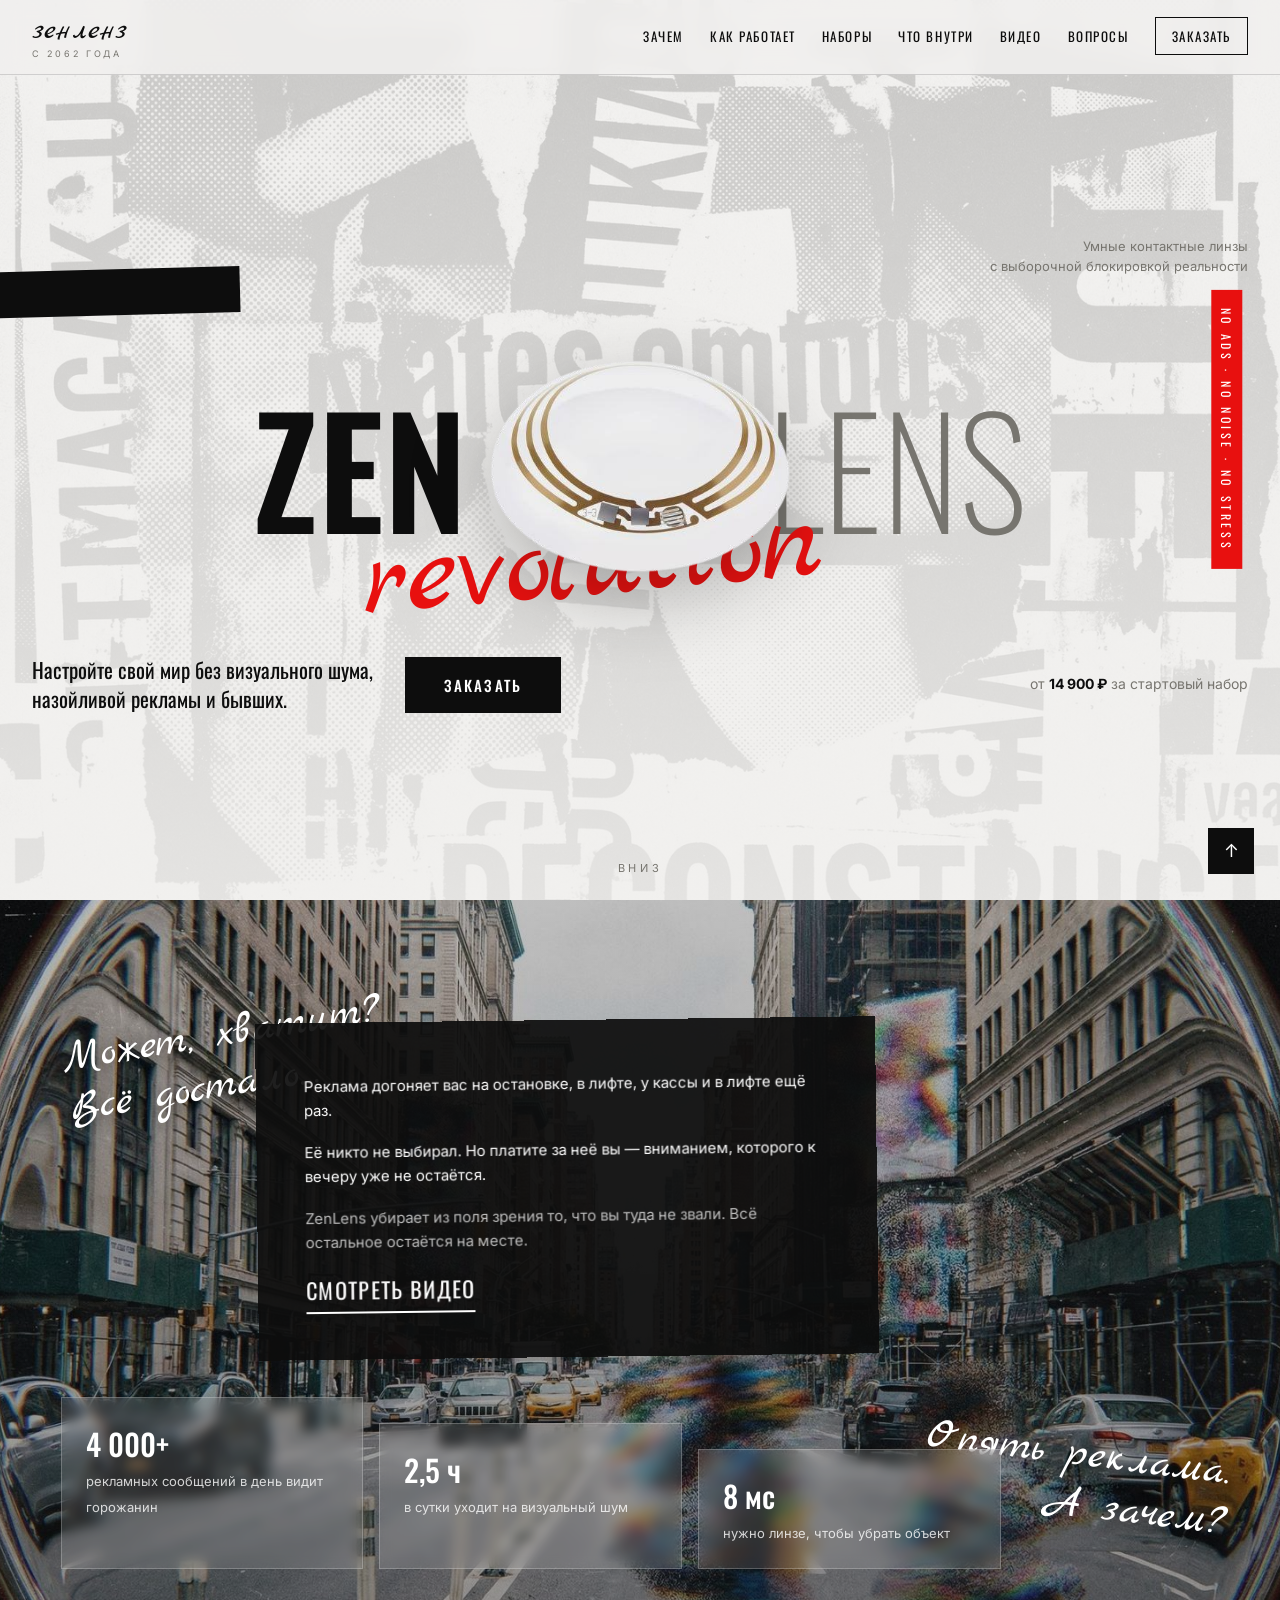
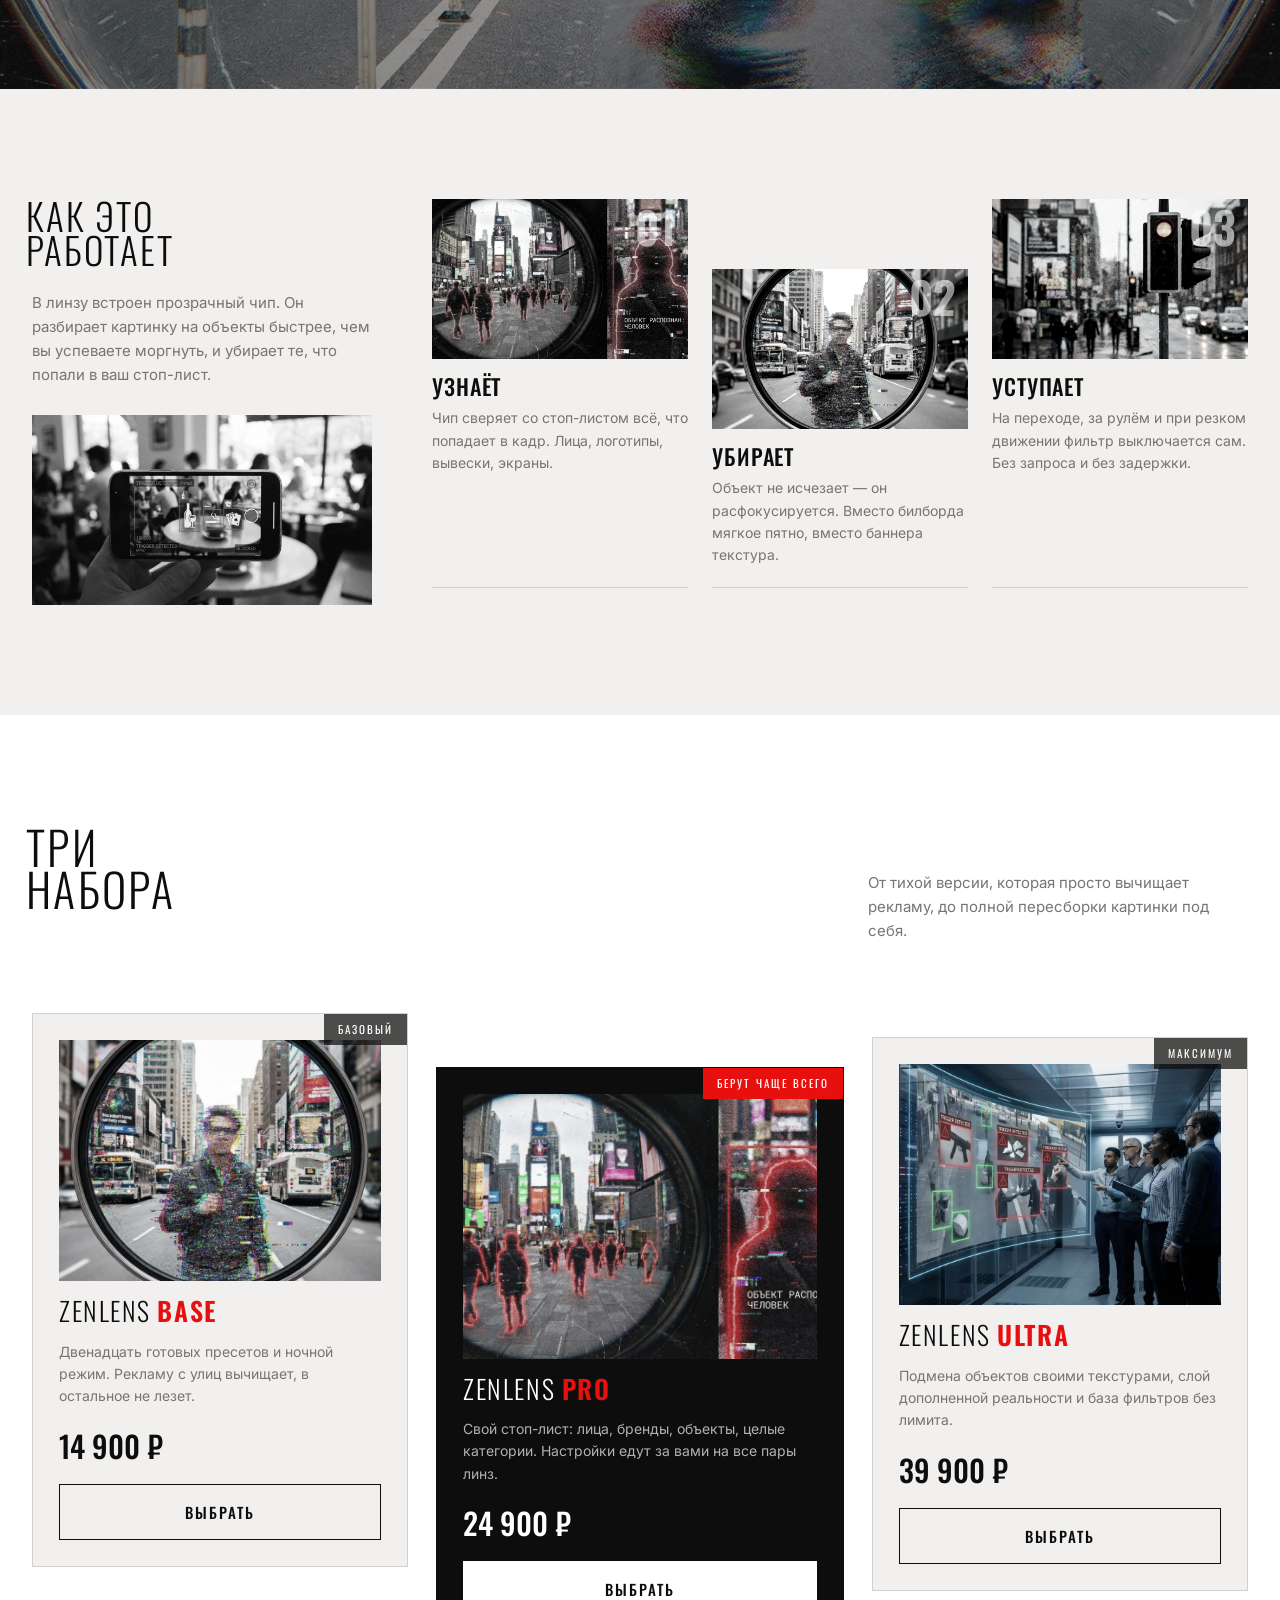
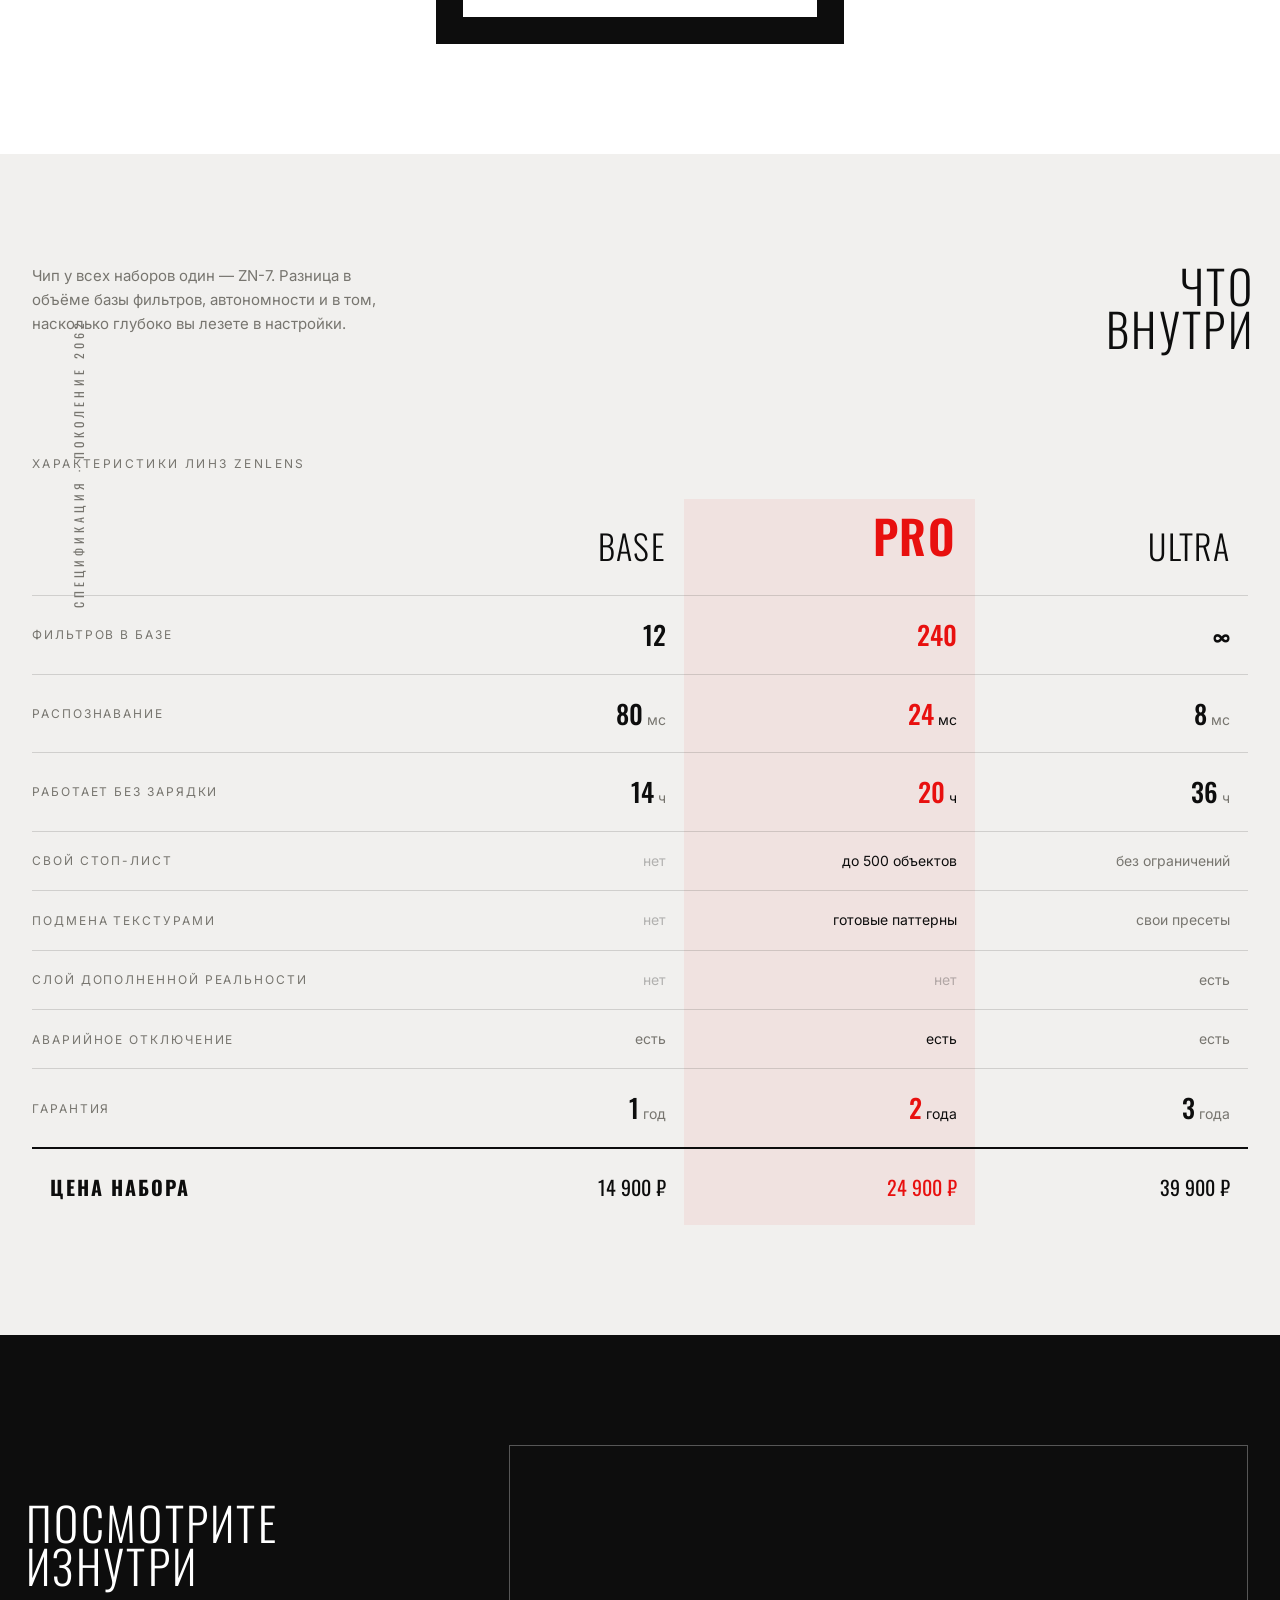
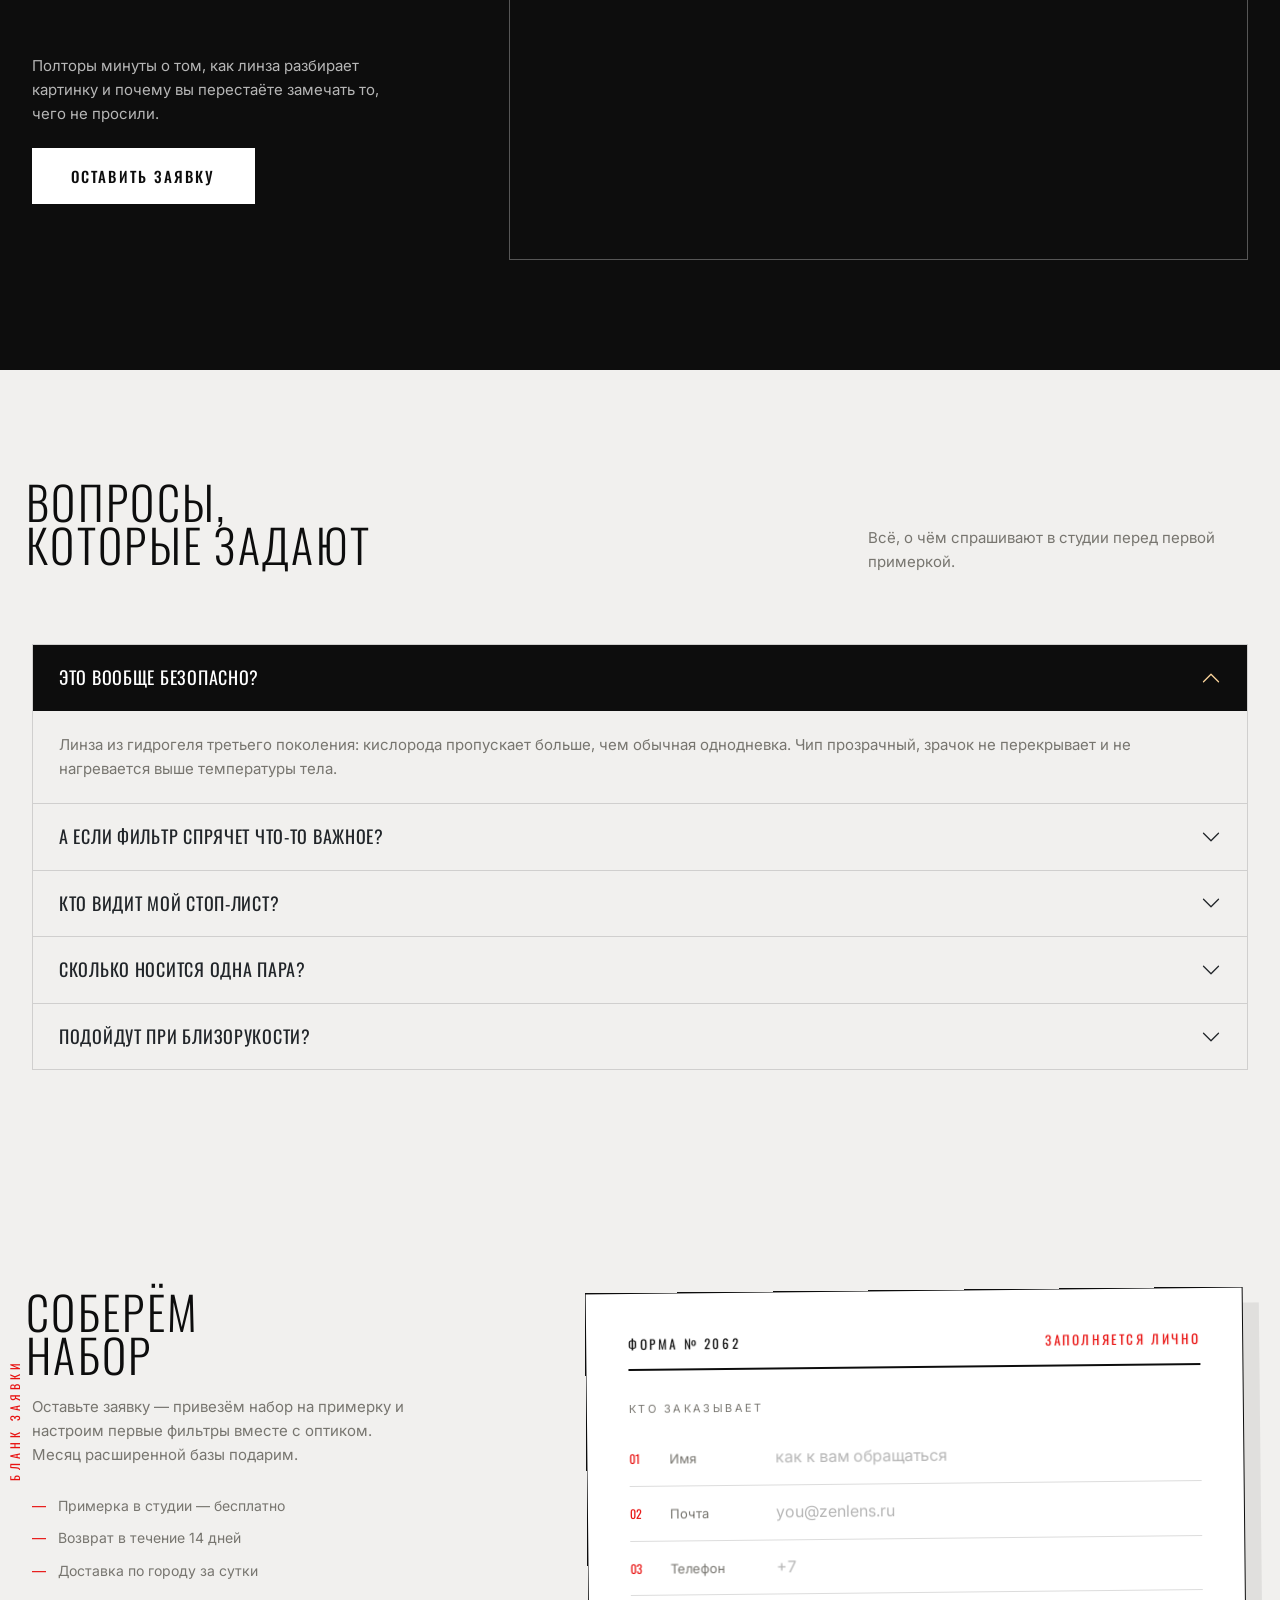
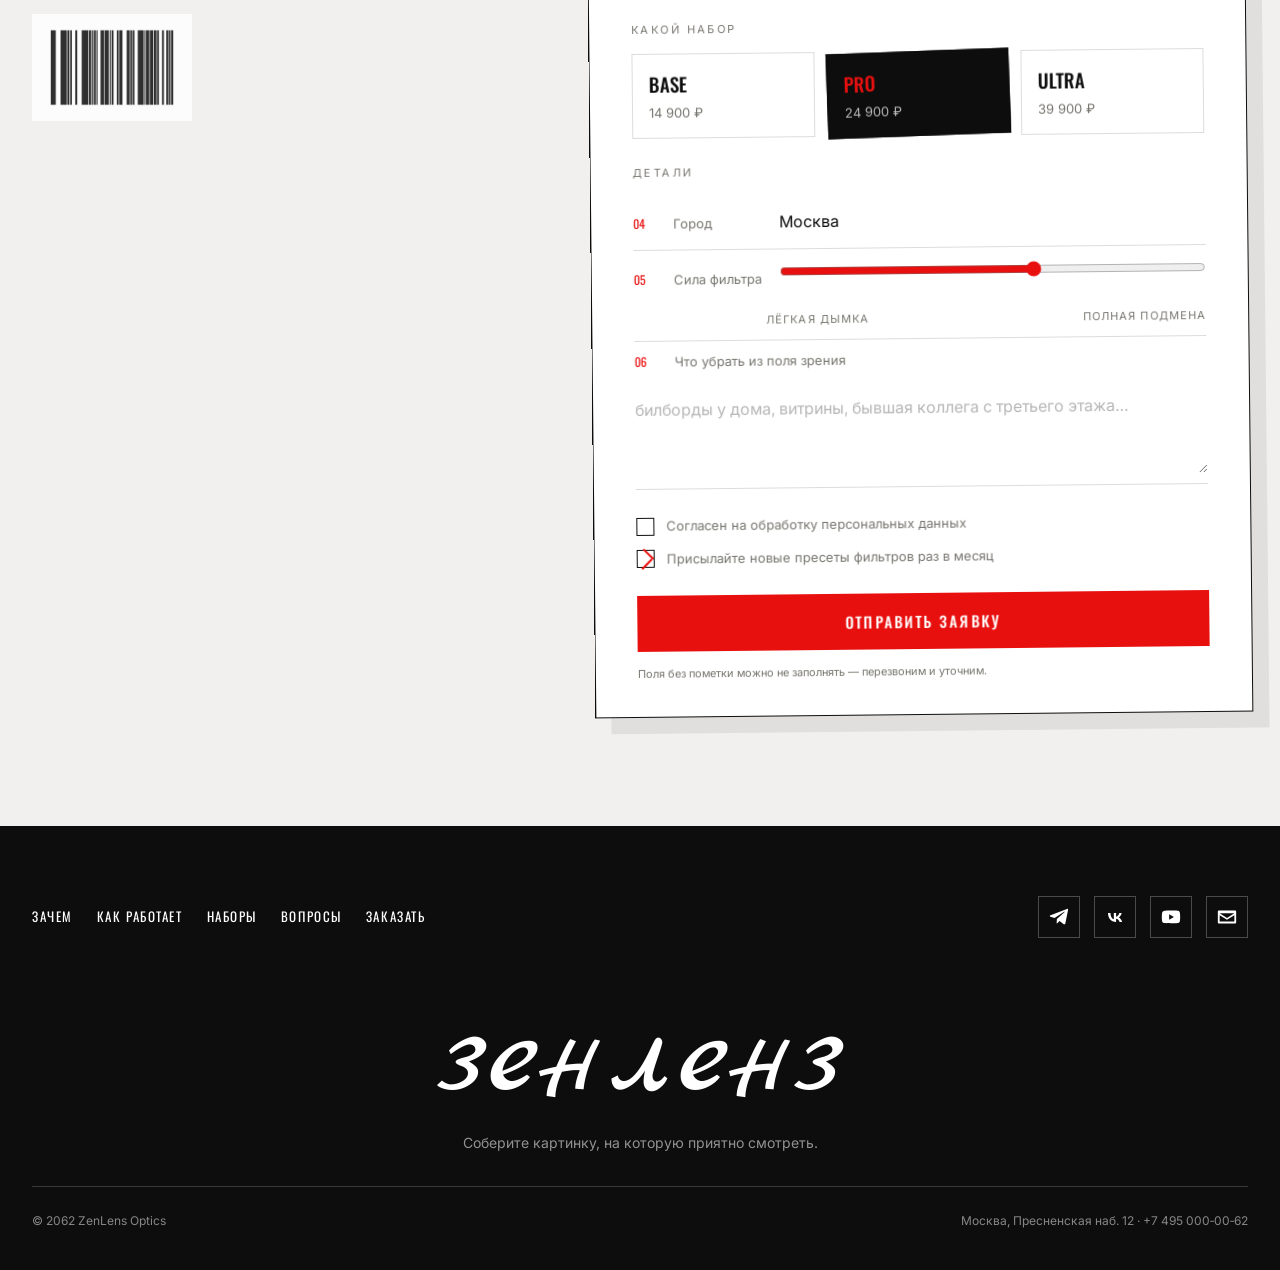
==== commit 64c0ee20: "Развёл имена классов с Bootstrap Классы card, btn, row, mark, nav и container совпадали с классами B" ====
--- a/zenlens-landing/index.html
+++ b/zenlens-landing/index.html
@@ -25,7 +25,7 @@
         <span class="logo-year">с 2062 года</span>
       </a>
 
-      <nav class="nav" aria-label="Основное меню">
+      <nav class="menu" aria-label="Основное меню">
         <ul>
           <li><a href="#about">Зачем</a></li>
           <li><a href="#tech">Как работает</a></li>
@@ -33,7 +33,7 @@
           <li><a href="#compare">Что внутри</a></li>
           <li><a href="#video">Видео</a></li>
           <li><a href="#faq">Вопросы</a></li>
-          <li><a class="nav-order" href="#order">Заказать</a></li>
+          <li><a class="menu-order" href="#order">Заказать</a></li>
         </ul>
       </nav>
     </div>
@@ -45,7 +45,7 @@
       <span class="hero-slab"></span>
       <span class="hero-tape">no ads · no noise · no stress</span>
 
-      <div class="container hero-inner">
+      <div class="wrap hero-inner">
         <p class="hero-kicker">
           Умные контактные линзы<br>
           с выборочной блокировкой реальности
@@ -65,7 +65,7 @@
             Настройте свой мир без визуального шума,<br>
             назойливой рекламы и бывших.
           </p>
-          <a class="btn btn-dark" href="#order">Заказать</a>
+          <a class="button button-dark" href="#order">Заказать</a>
           <p class="hero-price">от <b>14 900 ₽</b> за стартовый набор</p>
         </div>
       </div>
@@ -94,7 +94,7 @@
 
 
     <section class="tech" id="tech">
-      <div class="container tech-inner">
+      <div class="wrap tech-inner">
         <div class="tech-side">
           <h2 class="title">Как это<br>работает</h2>
           <p class="tech-lead">
@@ -135,7 +135,7 @@
 
 
     <section class="catalog" id="catalog">
-      <div class="container">
+      <div class="wrap">
         <div class="head">
           <h2 class="title">Три<br>набора</h2>
           <p class="head-note">
@@ -145,37 +145,37 @@
         </div>
 
         <ul class="cards">
-          <li class="card">
-            <span class="card-tag">базовый</span>
-            <div class="card-photo">
+          <li class="kit">
+            <span class="kit-tag">базовый</span>
+            <div class="kit-photo">
               <img src="assets/img/feature-blur.jpg" width="1000" height="558" alt="Набор ZenLens Base">
             </div>
             <h3>ZenLens <em>Base</em></h3>
-            <p>Двенадцать готовых пресетов и ночной режим. Рекламу с улиц вычищает, в остальное не лезет.</p>
+            <p class="kit-text">Двенадцать готовых пресетов и ночной режим. Рекламу с улиц вычищает, в остальное не лезет.</p>
             <p class="price">14 900 ₽</p>
-            <a class="btn btn-line" href="#order">Выбрать</a>
+            <a class="button button-line" href="#order">Выбрать</a>
           </li>
 
-          <li class="card card-dark">
-            <span class="card-tag tag-red">берут чаще всего</span>
-            <div class="card-photo">
+          <li class="kit kit-dark">
+            <span class="kit-tag tag-red">берут чаще всего</span>
+            <div class="kit-photo">
               <img src="assets/img/feature-detect.jpg" width="1000" height="558" alt="Набор ZenLens Pro">
             </div>
             <h3>ZenLens <em>Pro</em></h3>
-            <p>Свой стоп-лист: лица, бренды, объекты, целые категории. Настройки едут за вами на все пары линз.</p>
+            <p class="kit-text">Свой стоп-лист: лица, бренды, объекты, целые категории. Настройки едут за вами на все пары линз.</p>
             <p class="price">24 900 ₽</p>
-            <a class="btn btn-light" href="#order">Выбрать</a>
+            <a class="button button-light" href="#order">Выбрать</a>
           </li>
 
-          <li class="card card-up">
-            <span class="card-tag">максимум</span>
-            <div class="card-photo">
+          <li class="kit kit-up">
+            <span class="kit-tag">максимум</span>
+            <div class="kit-photo">
               <img src="assets/img/tech-lab.jpg" width="1200" height="670" alt="Набор ZenLens Ultra">
             </div>
             <h3>ZenLens <em>Ultra</em></h3>
-            <p>Подмена объектов своими текстурами, слой дополненной реальности и база фильтров без лимита.</p>
+            <p class="kit-text">Подмена объектов своими текстурами, слой дополненной реальности и база фильтров без лимита.</p>
             <p class="price">39 900 ₽</p>
-            <a class="btn btn-line" href="#order">Выбрать</a>
+            <a class="button button-line" href="#order">Выбрать</a>
           </li>
         </ul>
       </div>
@@ -183,7 +183,7 @@
 
 
     <section class="compare" id="compare">
-      <div class="container">
+      <div class="wrap">
         <div class="head head-shift">
           <h2 class="title">Что<br>внутри</h2>
           <p class="head-note">
@@ -271,14 +271,14 @@
 
 
     <section class="video" id="video">
-      <div class="container video-inner">
+      <div class="wrap video-inner">
         <div class="video-text">
           <h2 class="title light">Посмотрите<br>изнутри</h2>
           <p class="head-note light">
             Полторы минуты о том, как линза разбирает картинку и почему
             вы перестаёте замечать то, чего не просили.
           </p>
-          <a class="btn btn-light" href="#order">Оставить заявку</a>
+          <a class="button button-light" href="#order">Оставить заявку</a>
         </div>
 
         <div class="video-frame">
@@ -292,7 +292,7 @@
 
 
     <section class="faq" id="faq">
-      <div class="container">
+      <div class="wrap">
         <div class="head">
           <h2 class="title">Вопросы,<br>которые задают</h2>
           <p class="head-note">Всё, о чём спрашивают в студии перед первой примеркой.</p>
@@ -379,7 +379,7 @@
 
 
     <section class="order" id="order">
-      <div class="container order-inner">
+      <div class="wrap order-inner">
         <div class="order-side">
           <span class="order-vertical">бланк заявки</span>
           <h2 class="title">Соберём<br>набор</h2>
@@ -401,21 +401,21 @@
           <fieldset>
             <legend>Кто заказывает</legend>
 
-            <label class="row">
-              <span class="row-num">01</span>
-              <span class="row-name">Имя</span>
+            <label class="line">
+              <span class="line-num">01</span>
+              <span class="line-name">Имя</span>
               <input type="text" name="name" required minlength="2" placeholder="как к вам обращаться">
             </label>
 
-            <label class="row">
-              <span class="row-num">02</span>
-              <span class="row-name">Почта</span>
+            <label class="line">
+              <span class="line-num">02</span>
+              <span class="line-name">Почта</span>
               <input type="email" name="email" required placeholder="you@zenlens.ru">
             </label>
 
-            <label class="row">
-              <span class="row-num">03</span>
-              <span class="row-name">Телефон</span>
+            <label class="line">
+              <span class="line-num">03</span>
+              <span class="line-name">Телефон</span>
               <input type="tel" name="phone" pattern="[0-9+()\- ]{7,18}" placeholder="+7">
             </label>
           </fieldset>
@@ -441,9 +441,9 @@
           <fieldset>
             <legend>Детали</legend>
 
-            <label class="row">
-              <span class="row-num">04</span>
-              <span class="row-name">Город</span>
+            <label class="line">
+              <span class="line-num">04</span>
+              <span class="line-name">Город</span>
               <!-- список городов вместо поля ввода: сразу видно, куда везти набор -->
               <select name="city">
                 <option value="msk">Москва</option>
@@ -453,35 +453,35 @@
               </select>
             </label>
 
-            <div class="row row-range">
-              <span class="row-num">05</span>
-              <span class="row-name">Сила фильтра</span>
+            <div class="line line-range">
+              <span class="line-num">05</span>
+              <span class="line-name">Сила фильтра</span>
               <!-- ползунок нагляднее цифры: сразу понятно, от чего до чего -->
               <input type="range" name="power" min="0" max="100" step="10" value="60">
               <span class="range-legend"><span>лёгкая дымка</span><span>полная подмена</span></span>
             </div>
 
-            <label class="row row-text">
-              <span class="row-num">06</span>
-              <span class="row-name">Что убрать из поля зрения</span>
+            <label class="line line-text">
+              <span class="line-num">06</span>
+              <span class="line-name">Что убрать из поля зрения</span>
               <textarea name="message" rows="3" placeholder="билборды у дома, витрины, бывшая коллега с третьего этажа…"></textarea>
             </label>
           </fieldset>
 
-          <div class="marks">
-            <label class="mark">
+          <div class="ticks">
+            <label class="tick">
               <input type="checkbox" name="agree" required>
               <span class="box"></span>
               <span>Согласен на обработку персональных данных</span>
             </label>
-            <label class="mark">
+            <label class="tick">
               <input type="checkbox" name="news" checked>
               <span class="box"></span>
               <span>Присылайте новые пресеты фильтров раз в месяц</span>
             </label>
           </div>
 
-          <button class="btn btn-red" type="submit">Отправить заявку</button>
+          <button class="button button-red" type="submit">Отправить заявку</button>
           <p class="blank-foot">Поля без пометки можно не заполнять — перезвоним и уточним.</p>
         </form>
       </div>
@@ -491,7 +491,7 @@
 
 
   <footer class="footer" id="contacts">
-    <div class="container footer-inner">
+    <div class="wrap footer-inner">
       <nav class="footer-nav" aria-label="Меню в подвале">
         <ul>
           <li><a href="#about">Зачем</a></li>
--- a/zenlens-landing/css/style.css
+++ b/zenlens-landing/css/style.css
@@ -30,7 +30,7 @@
 a { color: inherit; text-decoration: none; }
 h1, h2, h3 { margin: 0; font-weight: 400; }
 
-.container {
+.wrap {
   max-width: 1280px;
   margin: 0 auto;
   padding: 0 32px;
@@ -71,7 +71,7 @@
 .head-shift .title { margin-left: 0; margin-right: -6px; text-align: right; }
 .head-shift .head-note { margin-top: 0; margin-bottom: 40px; }
 
-.btn {
+.button {
   display: inline-flex;
   align-items: center;
   justify-content: center;
@@ -86,22 +86,22 @@
   transition: background-color .3s, color .3s, border-color .3s, transform .3s;
 }
 
-.btn-dark { background: var(--ink); color: var(--paper); }
-.btn-dark:hover { background: var(--red); border-color: var(--red); transform: translateY(-4px); }
-
-.btn-line:hover { background: var(--ink); color: var(--paper); transform: translateY(-4px); }
-
-.btn-light { background: var(--paper); border-color: var(--paper); }
-.btn-light:hover { background: var(--red); border-color: var(--red); color: var(--paper); transform: translateY(-4px); }
-
-.btn-red {
+.button-dark { background: var(--ink); color: var(--paper); }
+.button-dark:hover { background: var(--red); border-color: var(--red); transform: translateY(-4px); }
+
+.button-line:hover { background: var(--ink); color: var(--paper); transform: translateY(-4px); }
+
+.button-light { background: var(--paper); border-color: var(--paper); color: var(--ink); }
+.button-light:hover { background: var(--red); border-color: var(--red); color: var(--paper); transform: translateY(-4px); }
+
+.button-red {
   background: var(--red);
   border-color: var(--red);
   color: var(--paper);
   width: 100%;
 }
 
-.btn-red:hover { background: var(--ink); border-color: var(--ink); transform: translateY(-4px); }
+.button-red:hover { background: var(--ink); border-color: var(--ink); transform: translateY(-4px); }
 
 .big-link {
   align-self: flex-start;
@@ -168,14 +168,14 @@
   text-transform: uppercase;
 }
 
-.nav ul {
+.menu ul {
   display: flex;
   flex-wrap: wrap;
   align-items: center;
   gap: 26px;
 }
 
-.nav a {
+.menu a {
   font-family: 'Oswald', sans-serif;
   font-size: 13px;
   letter-spacing: .12em;
@@ -183,15 +183,15 @@
   transition: color .25s;
 }
 
-.nav a:hover { color: var(--red); }
-
-.nav-order {
+.menu a:hover { color: var(--red); }
+
+.menu-order {
   padding: 8px 16px;
   border: 1px solid var(--ink);
   transition: background-color .3s, color .3s, border-color .3s;
 }
 
-.nav-order:hover { background: var(--red); border-color: var(--red); color: var(--paper); }
+.menu-order:hover { background: var(--red); border-color: var(--red); color: var(--paper); }
 
 /* первый экран */
 .hero {
@@ -506,7 +506,7 @@
   gap: 28px;
 }
 
-.card {
+.kit {
   position: relative;
   flex: 1 1 300px;
   display: flex;
@@ -519,10 +519,10 @@
   transition: transform .4s, box-shadow .4s, border-color .4s;
 }
 
-.card:hover { transform: translateY(-10px); border-color: var(--ink); box-shadow: 14px 14px 0 rgba(13, 13, 13, .1); }
+.kit:hover { transform: translateY(-10px); border-color: var(--ink); box-shadow: 14px 14px 0 rgba(13, 13, 13, .1); }
 
 /* карточки стоят на разной высоте, чтобы ряд не читался решёткой */
-.card-dark {
+.kit-dark {
   flex: 1.15 1 320px;
   margin-top: 54px;
   background: var(--ink);
@@ -530,10 +530,10 @@
   color: var(--paper);
 }
 
-.card-dark:hover { box-shadow: 14px 14px 0 var(--red); }
-.card-up { margin-top: 24px; }
-
-.card-tag {
+.kit-dark:hover { box-shadow: 14px 14px 0 var(--red); }
+.kit-up { margin-top: 24px; }
+
+.kit-tag {
   position: absolute;
   top: 0;
   right: 0;
@@ -549,9 +549,9 @@
 
 .tag-red { background: var(--red); }
 
-.card-photo { overflow: hidden; }
-
-.card-photo img {
+.kit-photo { overflow: hidden; }
+
+.kit-photo img {
   width: 100%;
   aspect-ratio: 4 / 3;
   object-fit: cover;
@@ -559,9 +559,9 @@
   transition: filter .6s, transform .6s;
 }
 
-.card:hover .card-photo img { filter: none; transform: scale(1.07) rotate(.6deg); }
-
-.card h3 {
+.kit:hover .kit-photo img { filter: none; transform: scale(1.07) rotate(.6deg); }
+
+.kit h3 {
   font-family: 'Oswald', sans-serif;
   font-size: 26px;
   font-weight: 300;
@@ -569,21 +569,19 @@
   text-transform: uppercase;
 }
 
-.card h3 em { font-style: normal; font-weight: 600; color: var(--red); }
-
-.card p { flex-grow: 1; margin: 0; color: var(--grey); font-size: 14px; }
-.card-dark p { color: rgba(255, 255, 255, .68); }
+.kit h3 em { font-style: normal; font-weight: 600; color: var(--red); }
+
+.kit-text { flex-grow: 1; margin: 0; color: var(--grey); font-size: 14px; }
+.kit-dark .kit-text { color: rgba(255, 255, 255, .68); }
 
 .price {
-  flex-grow: 0 !important;
   margin: 0;
   font-family: 'Oswald', sans-serif;
   font-size: 30px;
   font-weight: 500;
-  color: var(--ink) !important;
-}
-
-.card-dark .price { color: var(--paper) !important; }
+}
+
+.kit-dark .price { color: var(--paper); }
 
 /* характеристики */
 .compare { position: relative; padding: 110px 0; }
@@ -830,7 +828,7 @@
   text-transform: uppercase;
 }
 
-.row {
+.line {
   display: flex;
   align-items: baseline;
   gap: 14px;
@@ -839,9 +837,9 @@
   transition: border-color .25s;
 }
 
-.row:focus-within { border-color: var(--red); }
-
-.row-num {
+.line:focus-within { border-color: var(--red); }
+
+.line-num {
   flex-shrink: 0;
   width: 26px;
   color: var(--red);
@@ -849,16 +847,16 @@
   font-size: 12px;
 }
 
-.row-name {
+.line-name {
   flex-shrink: 0;
   width: 92px;
   font-size: 13px;
   color: var(--grey);
 }
 
-.row input,
-.row select,
-.row textarea {
+.line input,
+.line select,
+.line textarea {
   flex: 1;
   padding: 4px 0;
   background: none;
@@ -868,21 +866,21 @@
   font-size: 16px;
 }
 
-.row input:focus,
-.row select:focus,
-.row textarea:focus { outline: none; }
-
-.row input::placeholder,
-.row textarea::placeholder { color: rgba(13, 13, 13, .3); }
-
-.row select { appearance: none; cursor: pointer; }
-
-.row-text { flex-wrap: wrap; align-items: baseline; }
-.row-text .row-name { width: auto; }
-.row-text textarea { flex: 1 1 100%; margin-top: 8px; resize: vertical; }
-
-.row-range { flex-wrap: wrap; }
-.row-range input { accent-color: var(--red); cursor: pointer; }
+.line input:focus,
+.line select:focus,
+.line textarea:focus { outline: none; }
+
+.line input::placeholder,
+.line textarea::placeholder { color: rgba(13, 13, 13, .3); }
+
+.line select { appearance: none; cursor: pointer; }
+
+.line-text { flex-wrap: wrap; align-items: baseline; }
+.line-text .line-name { width: auto; }
+.line-text textarea { flex: 1 1 100%; margin-top: 8px; resize: vertical; }
+
+.line-range { flex-wrap: wrap; }
+.line-range input { accent-color: var(--red); cursor: pointer; }
 
 .range-legend {
   display: flex;
@@ -931,9 +929,9 @@
 .pick input:checked + .pick-body b { color: var(--red); }
 .pick input:focus-visible + .pick-body { outline: 2px solid var(--red); outline-offset: 3px; }
 
-.marks { display: flex; flex-direction: column; gap: 12px; margin-bottom: 26px; }
-
-.mark {
+.ticks { display: flex; flex-direction: column; gap: 12px; margin-bottom: 26px; }
+
+.tick {
   display: flex;
   align-items: center;
   gap: 12px;
@@ -942,7 +940,7 @@
   color: var(--grey);
 }
 
-.mark input { position: absolute; opacity: 0; width: 0; height: 0; }
+.tick input { position: absolute; opacity: 0; width: 0; height: 0; }
 
 /* галочку рисуем крестом — под общий «бланочный» вид */
 .box {
@@ -970,10 +968,10 @@
 .box::before { rotate: 45deg; }
 .box::after { rotate: -45deg; }
 
-.mark input:checked + .box::before,
-.mark input:checked + .box::after { transform: translate(-50%, -50%) scaleX(1); }
-
-.mark input:focus-visible + .box { outline: 2px solid var(--red); outline-offset: 3px; }
+.tick input:checked + .box::before,
+.tick input:checked + .box::after { transform: translate(-50%, -50%) scaleX(1); }
+
+.tick input:focus-visible + .box { outline: 2px solid var(--red); outline-offset: 3px; }
 
 .blank-foot { margin: 14px 0 0; color: var(--grey); font-size: 11px; }
 
@@ -1077,8 +1075,8 @@
 }
 
 @media (max-width: 1100px) {
-  .nav ul { gap: 18px; }
-  .nav a { font-size: 12px; }
+  .menu ul { gap: 18px; }
+  .menu a { font-size: 12px; }
   .hero-title { gap: 220px; font-size: 120px; }
   .hero-script { font-size: 100px; }
   .specs thead th { font-size: 28px; }
@@ -1097,8 +1095,8 @@
     padding: 12px 20px;
   }
 
-  .nav ul { justify-content: center; gap: 14px; }
-  .container { padding: 0 20px; }
+  .menu ul { justify-content: center; gap: 14px; }
+  .wrap { padding: 0 20px; }
 
   .title { font-size: 38px; }
   .head { margin-bottom: 50px; }
@@ -1128,7 +1126,7 @@
   .step { flex: 1 1 200px; }
   .step-down { margin-top: 0; }
 
-  .card-dark, .card-up { margin-top: 0; }
+  .kit-dark, .kit-up { margin-top: 0; }
   .scroll-hint { display: block; }
 
   .blank { padding: 30px 24px; transform: none; box-shadow: none; }
@@ -1136,7 +1134,7 @@
 
 @media (max-width: 640px) {
   .head { flex-direction: column; }
-  .btn { width: 100%; padding: 14px 24px; }
+  .button { width: 100%; padding: 14px 24px; }
 
   .hero-title { flex-direction: column; gap: 130px; font-size: 76px; line-height: 1; }
   .hero-stage { min-height: 350px; }
@@ -1149,9 +1147,9 @@
   .specs thead th { font-size: 24px; }
   .specs thead .hot { font-size: 30px; }
 
-  .row { flex-wrap: wrap; }
-  .row-name { width: auto; }
-  .row input, .row select { flex: 1 1 100%; }
+  .line { flex-wrap: wrap; }
+  .line-name { width: auto; }
+  .line input, .line select { flex: 1 1 100%; }
   .range-legend { margin-left: 0; }
   .picks { flex-direction: column; }
 
